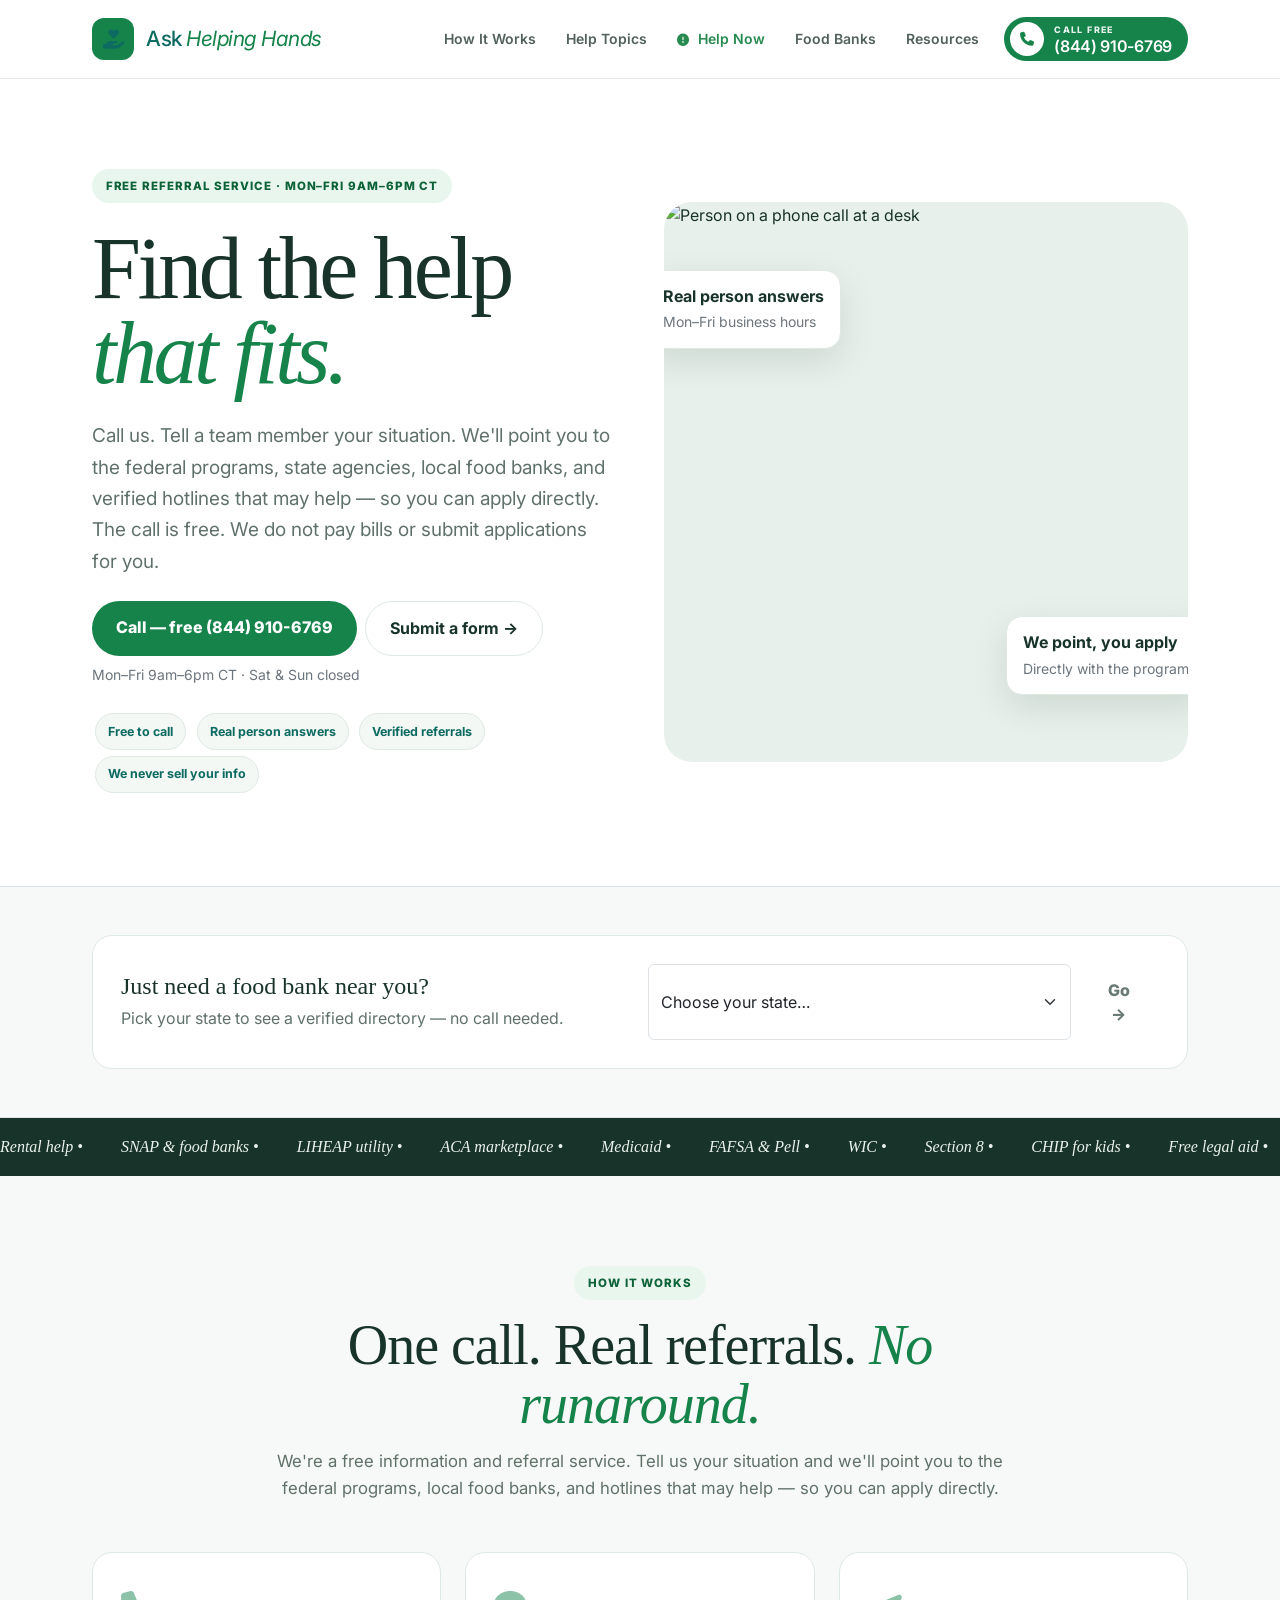
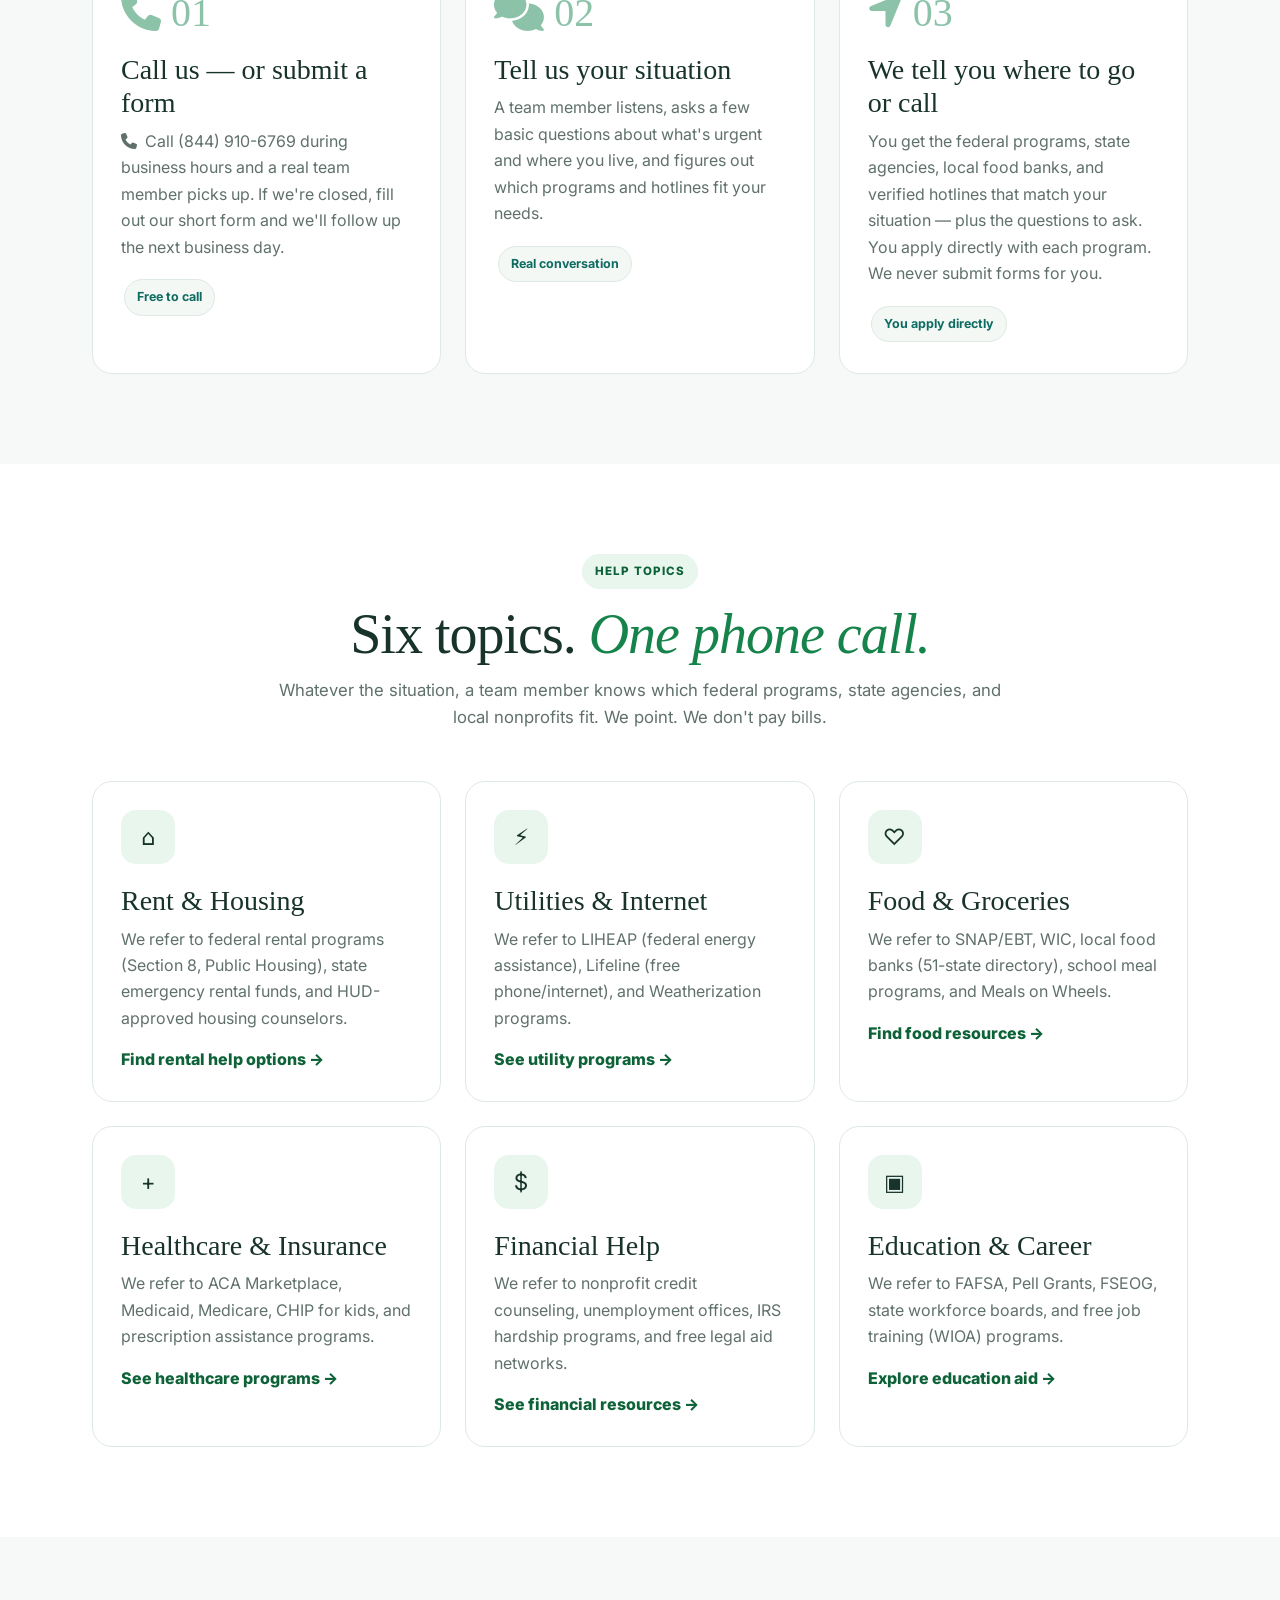
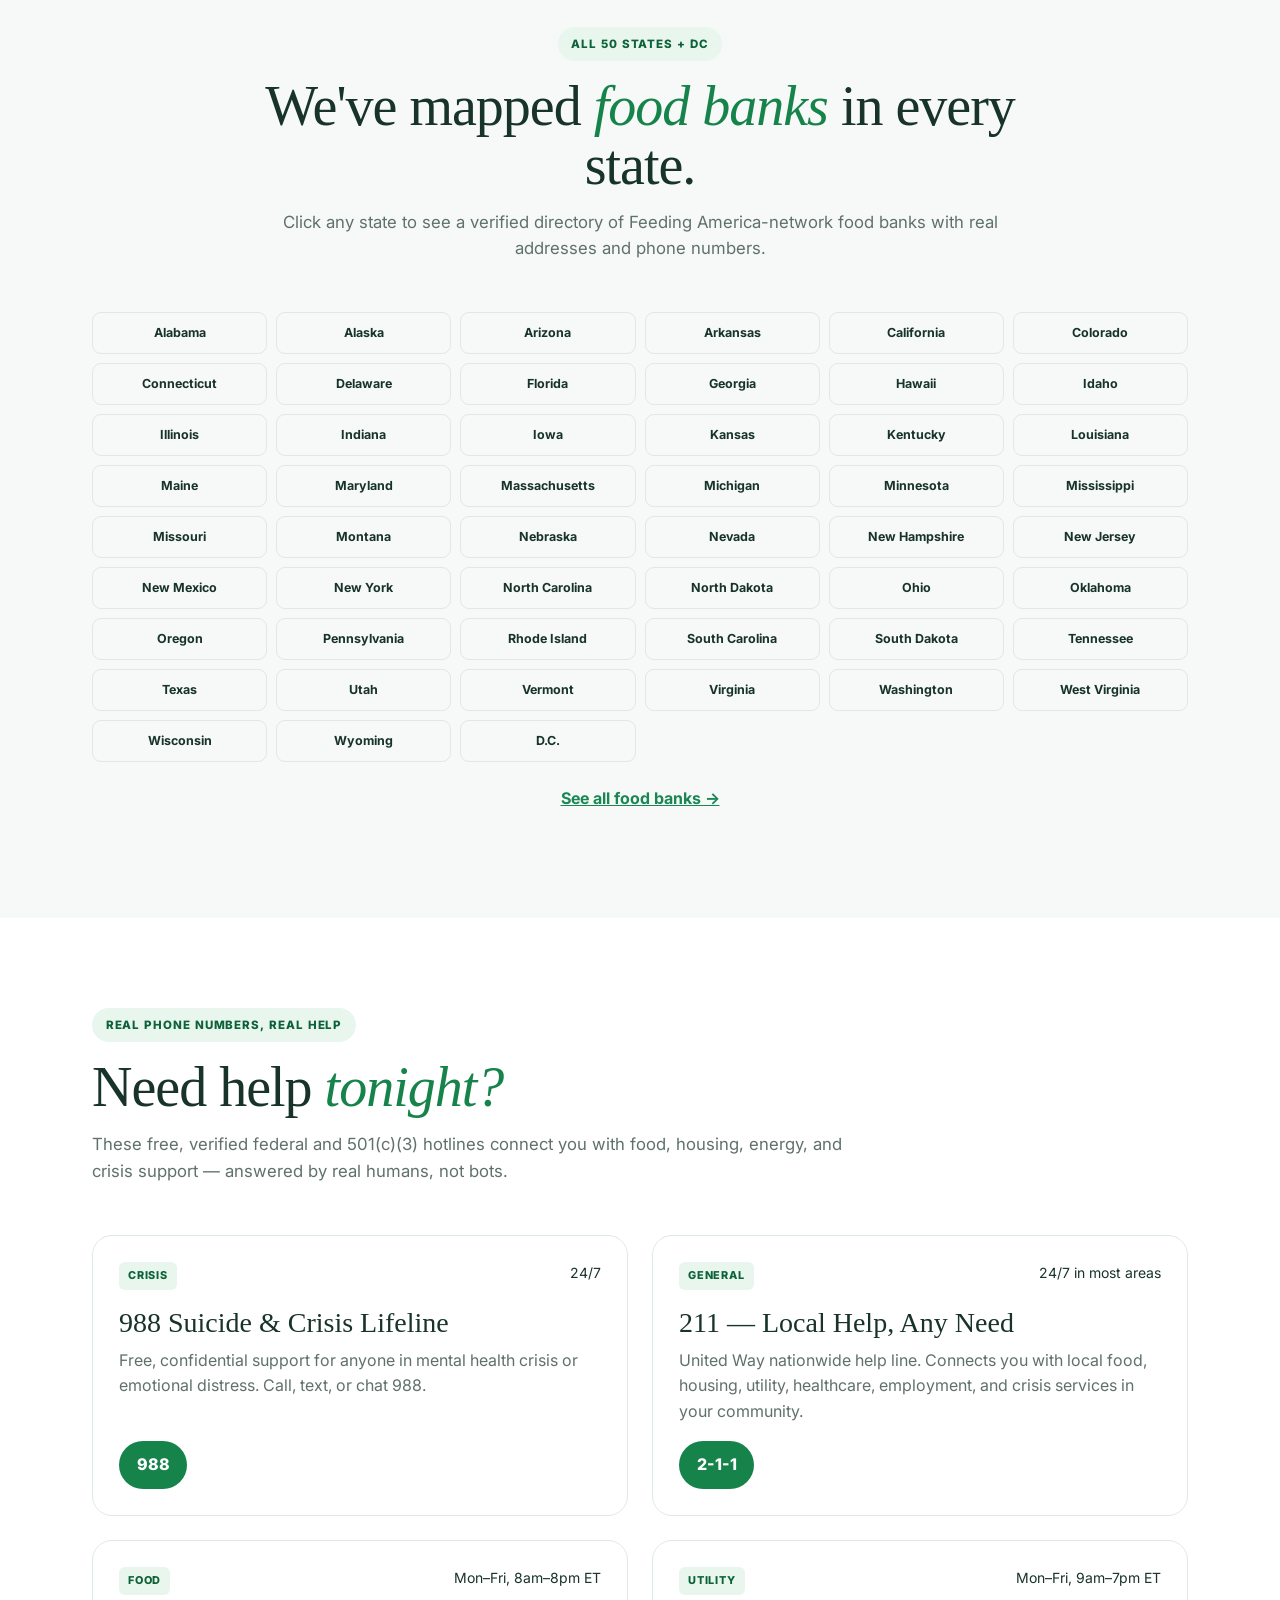
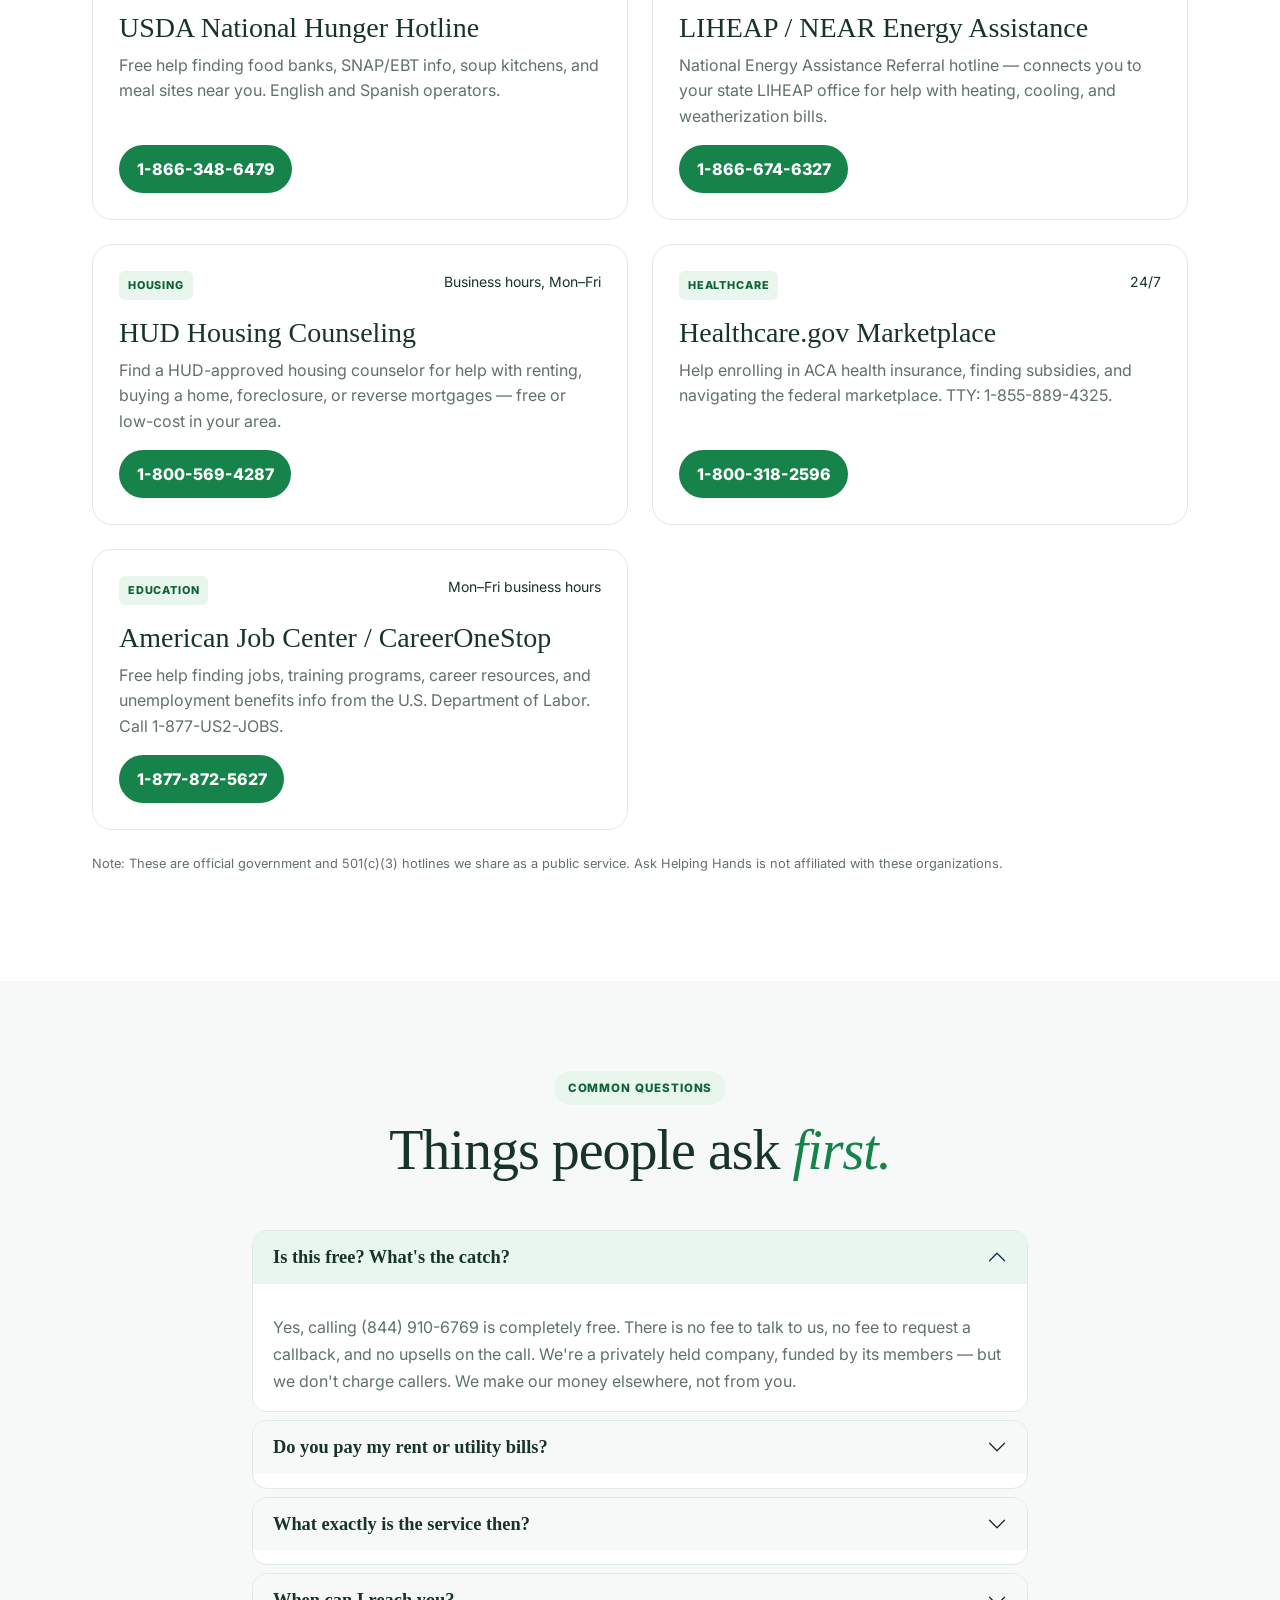
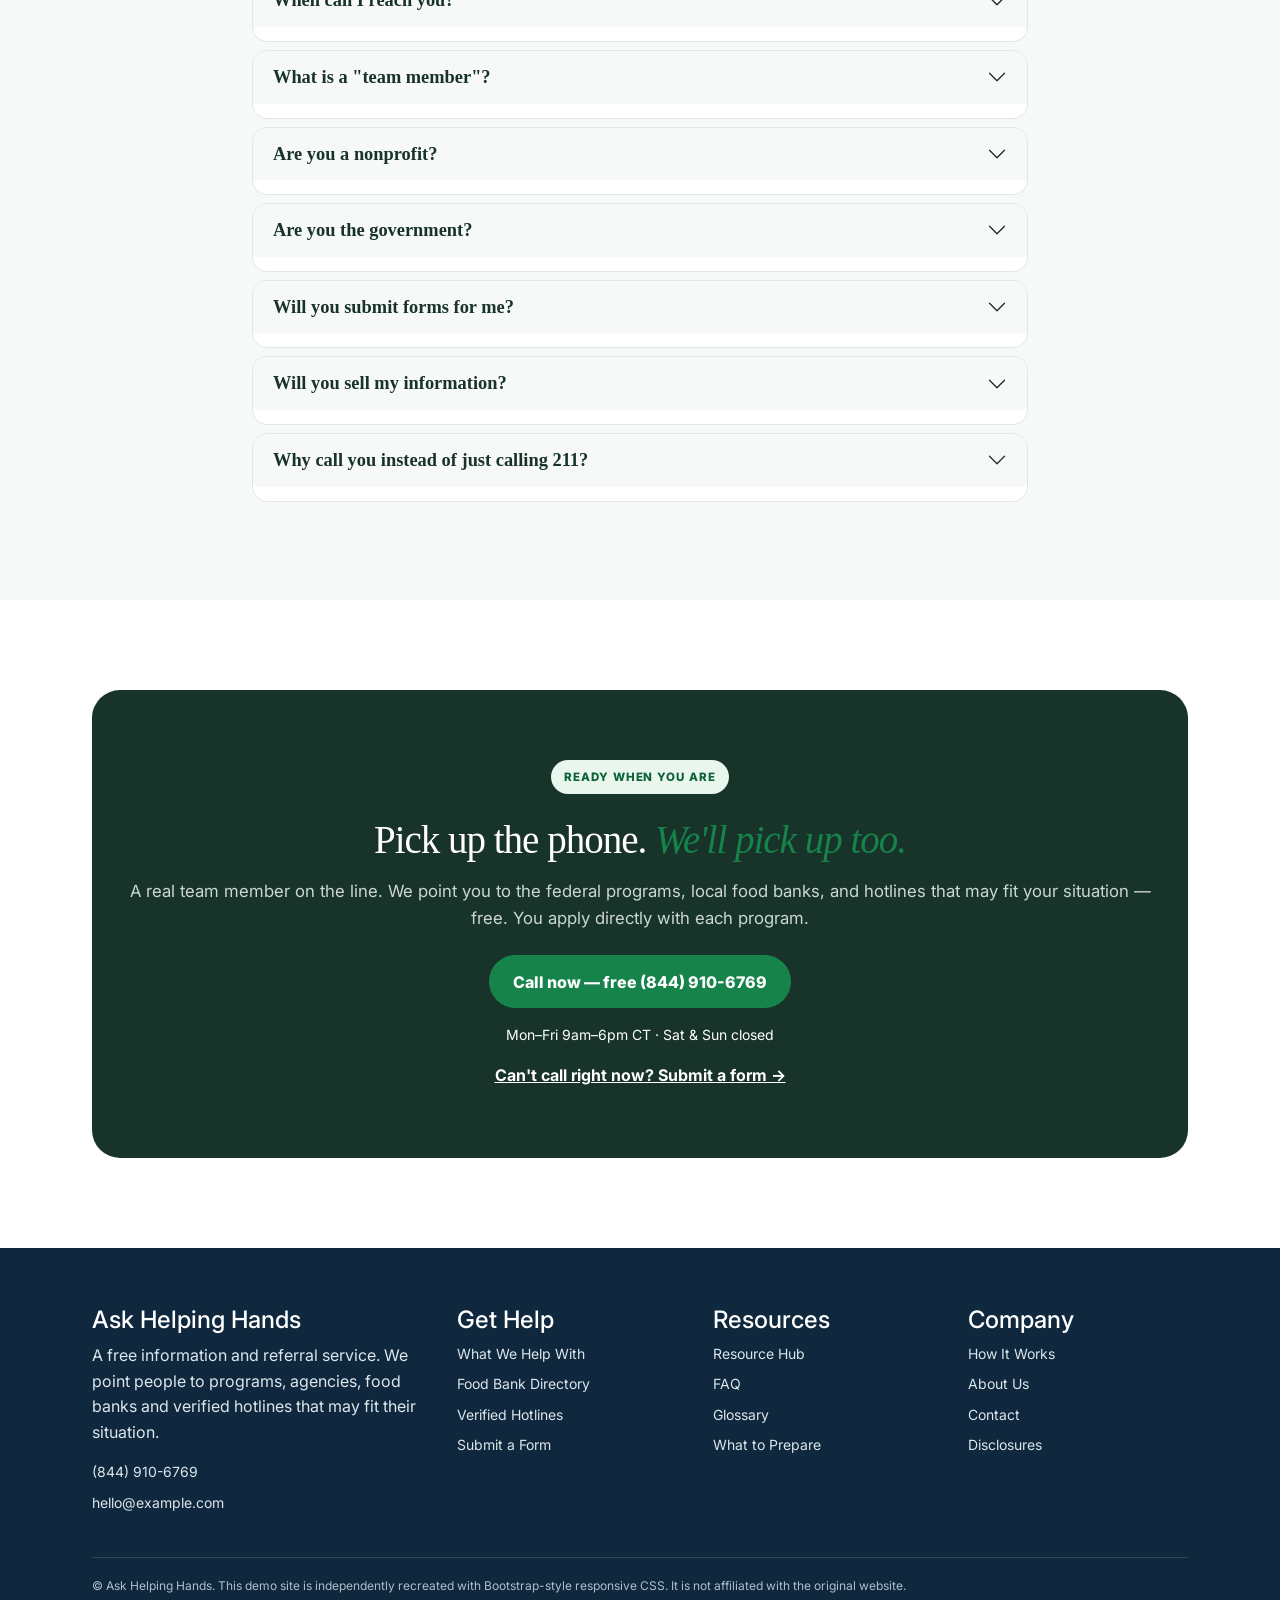
==== index.html @ 0b808bdf "new" ====
<!doctype html>
<html lang="en">
<head>
  <meta charset="utf-8">
  <meta name="viewport" content="width=device-width, initial-scale=1">
  <link rel="preconnect" href="https://fonts.googleapis.com">
  <link rel="preconnect" href="https://fonts.gstatic.com" crossorigin>
  <link href="https://fonts.googleapis.com/css2?family=Inter:wght@400;500;600;700;800&display=swap" rel="stylesheet">
  <link rel="stylesheet" href="https://cdnjs.cloudflare.com/ajax/libs/font-awesome/6.7.2/css/all.min.css">
  <title>Ask Helping Hands — Find the help that fits</title>
  <meta name="description" content="Free information and referral service for housing, utilities, food, healthcare, financial help, education and career resources.">
  <link href="https://cdn.jsdelivr.net/npm/bootstrap@5.3.3/dist/css/bootstrap.min.css" rel="stylesheet">
  <link rel="stylesheet" href="./assets/style.css">
  
  
</head>
<body>
    <!-- Navbar -->
<header class="site-header">
  <div class="container nav-container">

    <!-- Logo -->
    <a href="/" class="brand">
      <span class="brand-icon">
        <i class="fa-solid fa-hand-holding-heart"></i>
      </span>
      <span class="brand-text">
        Ask <em>Helping Hands</em>
      </span>
    </a>

    <!-- Desktop Navigation -->
    <nav class="desktop-nav">
      <a href="how-it-works.html">How It Works</a>
      <a href="services.html">Help Topics</a>
      <a href="hotlines.html" class="help-now">
        <i class="fa-solid fa-circle-exclamation"></i>
        Help Now
      </a>
      <a href="food-banks.html">Food Banks</a>
      <a href="resources.html">Resources</a>
    </nav>

    <!-- Call Button -->
    <a href="tel:+18449106769" class="nav-call">
      <span class="call-icon">
        <i class="fa-solid fa-phone"></i>
      </span>

      <span class="call-text">
        <small>CALL FREE</small>
        <strong>(844) 910-6769</strong>
      </span>
    </a>

    <!-- Mobile Menu Button -->
    <button class="mobile-menu-btn" id="mobileMenuBtn" aria-label="Open menu">
      <i class="fa-solid fa-bars"></i>
    </button>

  </div>

  <!-- Mobile Navigation -->
  <div class="mobile-nav" id="mobileNav">
    <a href="how-it-works.html">
      <i class="fa-solid fa-route"></i>
      How It Works
    </a>

    <a href="services.html">
      <i class="fa-solid fa-hand-holding-heart"></i>
      Help Topics
    </a>

    <a href="hotlines.html" class="mobile-help-now">
      <i class="fa-solid fa-circle-exclamation"></i>
      Help Now
    </a>

    <a href="food-banks.html">
      <i class="fa-solid fa-location-dot"></i>
      Food Banks
    </a>

    <a href="resources.html">
      <i class="fa-solid fa-book-open"></i>
      Resources
    </a>

    <a href="tel:+18449106769" class="mobile-call">
      <i class="fa-solid fa-phone"></i>
      Call Free — (844) 910-6769
    </a>
  </div>
</header>

<main>
  <!-- HERO -->
  <section class="hero">
    <div class="container">
      <div class="row align-items-center g-5">
        <div class="col-lg-6">
          <span class="eyebrow mb-4">Free referral service · Mon–Fri 9am–6pm CT</span>
          <h1 class="mb-4">Find the help <em>that fits.</em></h1>
          <p class="hero-copy mb-4">Call us. Tell a team member your situation. We'll point you to the federal programs, state agencies, local food banks, and verified hotlines that may help — so you can apply directly. The call is free. We do not pay bills or submit applications for you.</p>
          <div class="d-flex flex-wrap gap-2 mb-2">
            <a class="btn btn-main" href="tel:+18449106769">Call — free (844) 910-6769</a>
            <a class="btn btn-outline-main" href="contact.html">Submit a form →</a>
          </div>
          <div class="small text-secondary mb-4">Mon–Fri 9am–6pm CT · Sat &amp; Sun closed</div>
          <div>
            <span class="pill">Free to call</span>
            <span class="pill">Real person answers</span>
            <span class="pill">Verified referrals</span>
            <span class="pill">We never sell your info</span>
          </div>
        </div>
        <div class="col-lg-6">
          <div class="hero-image">
            <img src="https://images.unsplash.com/photo-1573497019940-1c28c88b4f3e?w=900&h=950&fit=crop&crop=center&auto=format&q=85" alt="Person on a phone call at a desk">
            <div class="float-card float-top"><strong>Real person answers</strong><br><small class="text-secondary">Mon–Fri business hours</small></div>
            <div class="float-card float-bottom"><strong>We point, you apply</strong><br><small class="text-secondary">Directly with the program</small></div>
          </div>
        </div>
      </div>
    </div>
  </section>

  <!-- QUICK FOOD BANK SELECTOR -->
  <section class="section-alt py-5 border-top border-bottom">
    <div class="container">
      <div class="card-clean">
        <div class="row align-items-center g-3">
          <div class="col-lg-6">
            <h2 class="h4 mb-1">Just need a food bank near you?</h2>
            <p class="mb-0">Pick your state to see a verified directory — no call needed.</p>
          </div>
          <div class="col-lg-6 d-flex gap-2">
            <select id="stateSelect" class="form-select">
              <option value="">Choose your state…</option>
            </select>
            <button id="stateGo" class="btn btn-main" type="button" disabled>Go →</button>
          </div>
        </div>
      </div>
    </div>
  </section>

  <!-- TICKER -->
  <div class="ticker">
    <div class="ticker-track">
      <span>Rental help •</span><span>SNAP &amp; food banks •</span><span>LIHEAP utility •</span><span>ACA marketplace •</span><span>Medicaid •</span><span>FAFSA &amp; Pell •</span><span>WIC •</span><span>Section 8 •</span><span>CHIP for kids •</span><span>Free legal aid •</span><span>Job training •</span><span>Debt counseling •</span>
      <span>Rental help •</span><span>SNAP &amp; food banks •</span><span>LIHEAP utility •</span><span>ACA marketplace •</span><span>Medicaid •</span><span>FAFSA &amp; Pell •</span><span>WIC •</span><span>Section 8 •</span><span>CHIP for kids •</span><span>Free legal aid •</span><span>Job training •</span><span>Debt counseling •</span>
    </div>
  </div>

  <!-- HOW IT WORKS -->
  <section id="how" class="section section-alt">
    <div class="container">
      <div class="section-title">
        <span class="eyebrow mb-3">How It Works</span>
        <h2>One call. Real referrals. <em>No runaround.</em></h2>
        <p>We're a free information and referral service. Tell us your situation and we'll point you to the federal programs, local food banks, and hotlines that may help — so you can apply directly.</p>
      </div>
      <div class="row g-4">
        <div class="col-lg-4"><div class="card-clean"><div class="display-font fs-1 text-success opacity-50 mb-2"><i class="fa-solid fa-phone"></i> 01</div><h3>Call us — or submit a form</h3><p><i class="fa-solid fa-phone me-2"></i>Call (844) 910-6769 during business hours and a real team member picks up. If we're closed, fill out our short form and we'll follow up the next business day.</p><span class="pill">Free to call</span></div></div>
        <div class="col-lg-4"><div class="card-clean"><div class="display-font fs-1 text-success opacity-50 mb-2"><i class="fa-solid fa-comments"></i> 02</div><h3>Tell us your situation</h3><p>A team member listens, asks a few basic questions about what's urgent and where you live, and figures out which programs and hotlines fit your needs.</p><span class="pill">Real conversation</span></div></div>
        <div class="col-lg-4"><div class="card-clean"><div class="display-font fs-1 text-success opacity-50 mb-2"><i class="fa-solid fa-location-arrow"></i> 03</div><h3>We tell you where to go or call</h3><p>You get the federal programs, state agencies, local food banks, and verified hotlines that match your situation — plus the questions to ask. You apply directly with each program. We never submit forms for you.</p><span class="pill">You apply directly</span></div></div>
      </div>
    </div>
  </section>

  <!-- HELP TOPICS -->
  <section class="section">
    <div class="container">
      <div class="section-title">
        <span class="eyebrow mb-3">Help Topics</span>
        <h2>Six topics. <em>One phone call.</em></h2>
        <p>Whatever the situation, a team member knows which federal programs, state agencies, and local nonprofits fit. We point. We don't pay bills.</p>
      </div>
      <div class="row g-4">
        <div class="col-md-6 col-lg-4"><div class="topic-card"><div class="topic-icon">⌂</div><h3>Rent &amp; Housing</h3><p>We refer to federal rental programs (Section 8, Public Housing), state emergency rental funds, and HUD-approved housing counselors.</p><a href="services.html">Find rental help options →</a></div></div>
        <div class="col-md-6 col-lg-4"><div class="topic-card"><div class="topic-icon">⚡</div><h3>Utilities &amp; Internet</h3><p>We refer to LIHEAP (federal energy assistance), Lifeline (free phone/internet), and Weatherization programs.</p><a href="services.html">See utility programs →</a></div></div>
        <div class="col-md-6 col-lg-4"><div class="topic-card"><div class="topic-icon">♡</div><h3>Food &amp; Groceries</h3><p>We refer to SNAP/EBT, WIC, local food banks (51-state directory), school meal programs, and Meals on Wheels.</p><a href="food-banks.html">Find food resources →</a></div></div>
        <div class="col-md-6 col-lg-4"><div class="topic-card"><div class="topic-icon">+</div><h3>Healthcare &amp; Insurance</h3><p>We refer to ACA Marketplace, Medicaid, Medicare, CHIP for kids, and prescription assistance programs.</p><a href="services.html">See healthcare programs →</a></div></div>
        <div class="col-md-6 col-lg-4"><div class="topic-card"><div class="topic-icon">$</div><h3>Financial Help</h3><p>We refer to nonprofit credit counseling, unemployment offices, IRS hardship programs, and free legal aid networks.</p><a href="services.html">See financial resources →</a></div></div>
        <div class="col-md-6 col-lg-4"><div class="topic-card"><div class="topic-icon">▣</div><h3>Education &amp; Career</h3><p>We refer to FAFSA, Pell Grants, FSEOG, state workforce boards, and free job training (WIOA) programs.</p><a href="services.html">Explore education aid →</a></div></div>
      </div>
    </div>
  </section>

  <!-- STATES -->
  <section class="section section-alt">
    <div class="container">
      <div class="section-title">
        <span class="eyebrow mb-3">All 50 States + DC</span>
        <h2>We've mapped <em>food banks</em> in every state.</h2>
        <p>Click any state to see a verified directory of Feeding America-network food banks with real addresses and phone numbers.</p>
      </div>
      <div class="states">
  <a class="state" href="food-banks.html#alabama">Alabama</a>
  <a class="state" href="food-banks.html#alaska">Alaska</a>
  <a class="state" href="food-banks.html#arizona">Arizona</a>
  <a class="state" href="food-banks.html#arkansas">Arkansas</a>
  <a class="state" href="food-banks.html#california">California</a>
  <a class="state" href="food-banks.html#colorado">Colorado</a>
  <a class="state" href="food-banks.html#connecticut">Connecticut</a>
  <a class="state" href="food-banks.html#delaware">Delaware</a>
  <a class="state" href="food-banks.html#florida">Florida</a>
  <a class="state" href="food-banks.html#georgia">Georgia</a>

  <a class="state" href="food-banks.html#hawaii">Hawaii</a>
  <a class="state" href="food-banks.html#idaho">Idaho</a>
  <a class="state" href="food-banks.html#illinois">Illinois</a>
  <a class="state" href="food-banks.html#indiana">Indiana</a>
  <a class="state" href="food-banks.html#iowa">Iowa</a>
  <a class="state" href="food-banks.html#kansas">Kansas</a>
  <a class="state" href="food-banks.html#kentucky">Kentucky</a>
  <a class="state" href="food-banks.html#louisiana">Louisiana</a>
  <a class="state" href="food-banks.html#maine">Maine</a>
  <a class="state" href="food-banks.html#maryland">Maryland</a>

  <a class="state" href="food-banks.html#massachusetts">Massachusetts</a>
  <a class="state" href="food-banks.html#michigan">Michigan</a>
  <a class="state" href="food-banks.html#minnesota">Minnesota</a>
  <a class="state" href="food-banks.html#mississippi">Mississippi</a>
  <a class="state" href="food-banks.html#missouri">Missouri</a>
  <a class="state" href="food-banks.html#montana">Montana</a>
  <a class="state" href="food-banks.html#nebraska">Nebraska</a>
  <a class="state" href="food-banks.html#nevada">Nevada</a>
  <a class="state" href="food-banks.html#new-hampshire">New Hampshire</a>
  <a class="state" href="food-banks.html#new-jersey">New Jersey</a>

  <a class="state" href="food-banks.html#new-mexico">New Mexico</a>
  <a class="state" href="food-banks.html#new-york">New York</a>
  <a class="state" href="food-banks.html#north-carolina">North Carolina</a>
  <a class="state" href="food-banks.html#north-dakota">North Dakota</a>
  <a class="state" href="food-banks.html#ohio">Ohio</a>
  <a class="state" href="food-banks.html#oklahoma">Oklahoma</a>
  <a class="state" href="food-banks.html#oregon">Oregon</a>
  <a class="state" href="food-banks.html#pennsylvania">Pennsylvania</a>
  <a class="state" href="food-banks.html#rhode-island">Rhode Island</a>
  <a class="state" href="food-banks.html#south-carolina">South Carolina</a>

  <a class="state" href="food-banks.html#south-dakota">South Dakota</a>
  <a class="state" href="food-banks.html#tennessee">Tennessee</a>
  <a class="state" href="food-banks.html#texas">Texas</a>
  <a class="state" href="food-banks.html#utah">Utah</a>
  <a class="state" href="food-banks.html#vermont">Vermont</a>
  <a class="state" href="food-banks.html#virginia">Virginia</a>
  <a class="state" href="food-banks.html#washington">Washington</a>
  <a class="state" href="food-banks.html#west-virginia">West Virginia</a>
  <a class="state" href="food-banks.html#wisconsin">Wisconsin</a>
  <a class="state" href="food-banks.html#wyoming">Wyoming</a>

  <a class="state" href="#d.c.">D.C.</a>
</div>
      <div id="states" class="state-grid"></div>
      <p class="text-center mt-4"><a class="fw-bold text-success" href="food-banks.html">See all food banks →</a></p>
    </div>
  </section>

  <!-- HOTLINES -->
  <section class="section">
    <div class="container">
      <div class="section-title text-start mx-0">
        <span class="eyebrow mb-3">Real Phone Numbers, Real Help</span>
        <h2>Need help <em>tonight?</em></h2>
        <p>These free, verified federal and 501(c)(3) hotlines connect you with food, housing, energy, and crisis support — answered by real humans, not bots.</p>
      </div>
      <div class="row g-4">
        <div class="col-md-6"><div class="hotline"><div class="d-flex justify-content-between mb-3"><span class="tag">crisis</span><small>24/7</small></div><h3>988 Suicide &amp; Crisis Lifeline</h3><p>Free, confidential support for anyone in mental health crisis or emotional distress. Call, text, or chat 988.</p><a class="phone-btn" href="tel:988">988</a></div></div>
        <div class="col-md-6"><div class="hotline"><div class="d-flex justify-content-between mb-3"><span class="tag">general</span><small>24/7 in most areas</small></div><h3>211 — Local Help, Any Need</h3><p>United Way nationwide help line. Connects you with local food, housing, utility, healthcare, employment, and crisis services in your community.</p><a class="phone-btn" href="tel:211">2-1-1</a></div></div>
        <div class="col-md-6"><div class="hotline"><div class="d-flex justify-content-between mb-3"><span class="tag">food</span><small>Mon–Fri, 8am–8pm ET</small></div><h3>USDA National Hunger Hotline</h3><p>Free help finding food banks, SNAP/EBT info, soup kitchens, and meal sites near you. English and Spanish operators.</p><a class="phone-btn" href="tel:18663486479">1-866-348-6479</a></div></div>
        <div class="col-md-6"><div class="hotline"><div class="d-flex justify-content-between mb-3"><span class="tag">utility</span><small>Mon–Fri, 9am–7pm ET</small></div><h3>LIHEAP / NEAR Energy Assistance</h3><p>National Energy Assistance Referral hotline — connects you to your state LIHEAP office for help with heating, cooling, and weatherization bills.</p><a class="phone-btn" href="tel:18666746327">1-866-674-6327</a></div></div>
        <div class="col-md-6"><div class="hotline"><div class="d-flex justify-content-between mb-3"><span class="tag">housing</span><small>Business hours, Mon–Fri</small></div><h3>HUD Housing Counseling</h3><p>Find a HUD-approved housing counselor for help with renting, buying a home, foreclosure, or reverse mortgages — free or low-cost in your area.</p><a class="phone-btn" href="tel:18005694287">1-800-569-4287</a></div></div>
        <div class="col-md-6"><div class="hotline"><div class="d-flex justify-content-between mb-3"><span class="tag">healthcare</span><small>24/7</small></div><h3>Healthcare.gov Marketplace</h3><p>Help enrolling in ACA health insurance, finding subsidies, and navigating the federal marketplace. TTY: 1-855-889-4325.</p><a class="phone-btn" href="tel:18003182596">1-800-318-2596</a></div></div>
        <div class="col-md-6"><div class="hotline"><div class="d-flex justify-content-between mb-3"><span class="tag">education</span><small>Mon–Fri business hours</small></div><h3>American Job Center / CareerOneStop</h3><p>Free help finding jobs, training programs, career resources, and unemployment benefits info from the U.S. Department of Labor. Call 1-877-US2-JOBS.</p><a class="phone-btn" href="tel:18778725627">1-877-872-5627</a></div></div>
      </div>
      <p class="small-note mt-4">Note: These are official government and 501(c)(3) hotlines we share as a public service. Ask Helping Hands is not affiliated with these organizations.</p>
    </div>
  </section>

  <!-- FAQ -->
  <section class="section section-alt faq">
    <div class="container" style="max-width:820px">
      <div class="section-title">
        <span class="eyebrow mb-3">Common Questions</span>
        <h2>Things people ask <em>first.</em></h2>
      </div>
      <div class="accordion" id="faq">
        <div class="accordion-item"><h2 class="accordion-header"><button class="accordion-button" data-bs-toggle="collapse" data-bs-target="#f1">Is this free? What's the catch?</button></h2><div id="f1" class="accordion-collapse collapse show" data-bs-parent="#faq"><div class="accordion-body">Yes, calling (844) 910-6769 is completely free. There is no fee to talk to us, no fee to request a callback, and no upsells on the call. We're a privately held company, funded by its members — but we don't charge callers. We make our money elsewhere, not from you.</div></div></div>
        <div class="accordion-item"><h2 class="accordion-header"><button class="accordion-button collapsed" data-bs-toggle="collapse" data-bs-target="#f2">Do you pay my rent or utility bills?</button></h2><div id="f2" class="accordion-collapse collapse" data-bs-parent="#faq"><div class="accordion-body">No. We are an information and referral service. We point you toward programs, agencies and resources that may help; you apply directly with the program.</div></div></div>
        <div class="accordion-item"><h2 class="accordion-header"><button class="accordion-button collapsed" data-bs-toggle="collapse" data-bs-target="#f3">What exactly is the service then?</button></h2><div id="f3" class="accordion-collapse collapse" data-bs-parent="#faq"><div class="accordion-body">A team member listens to your situation and helps identify relevant federal programs, state agencies, local food banks and verified hotlines. We explain where to go or who to call next.</div></div></div>
        <div class="accordion-item"><h2 class="accordion-header"><button class="accordion-button collapsed" data-bs-toggle="collapse" data-bs-target="#f4">When can I reach you?</button></h2><div id="f4" class="accordion-collapse collapse" data-bs-parent="#faq"><div class="accordion-body">Our listed business hours are Mon–Fri, 9am–6pm CT. Saturday and Sunday are closed.</div></div></div>
        <div class="accordion-item"><h2 class="accordion-header"><button class="accordion-button collapsed" data-bs-toggle="collapse" data-bs-target="#f5">What is a "team member"?</button></h2><div id="f5" class="accordion-collapse collapse" data-bs-parent="#faq"><div class="accordion-body">It means a real person who listens to your situation, asks basic questions and helps identify resources that fit.</div></div></div>
        <div class="accordion-item"><h2 class="accordion-header"><button class="accordion-button collapsed" data-bs-toggle="collapse" data-bs-target="#f6">Are you a nonprofit?</button></h2><div id="f6" class="accordion-collapse collapse" data-bs-parent="#faq"><div class="accordion-body">The supplied site content describes Ask Helping Hands as a privately held company, not a nonprofit.</div></div></div>
        <div class="accordion-item"><h2 class="accordion-header"><button class="accordion-button collapsed" data-bs-toggle="collapse" data-bs-target="#f7">Are you the government?</button></h2><div id="f7" class="accordion-collapse collapse" data-bs-parent="#faq"><div class="accordion-body">No. The service refers callers to government programs and other organizations; it does not claim to be a government agency.</div></div></div>
        <div class="accordion-item"><h2 class="accordion-header"><button class="accordion-button collapsed" data-bs-toggle="collapse" data-bs-target="#f8">Will you submit forms for me?</button></h2><div id="f8" class="accordion-collapse collapse" data-bs-parent="#faq"><div class="accordion-body">No. You apply directly with each program. We do not submit applications for you.</div></div></div>
        <div class="accordion-item"><h2 class="accordion-header"><button class="accordion-button collapsed" data-bs-toggle="collapse" data-bs-target="#f9">Will you sell my information?</button></h2><div id="f9" class="accordion-collapse collapse" data-bs-parent="#faq"><div class="accordion-body">The supplied site content states: “We never sell your info.”</div></div></div>
        <div class="accordion-item"><h2 class="accordion-header"><button class="accordion-button collapsed" data-bs-toggle="collapse" data-bs-target="#f10">Why call you instead of just calling 211?</button></h2><div id="f10" class="accordion-collapse collapse" data-bs-parent="#faq"><div class="accordion-body">The service can help you identify several types of resources and explain where to go or call. 211 is also listed as a nationwide local-help option.</div></div></div>
      </div>
    </div>
  </section>

  <!-- CTA -->
  <section class="section">
    <div class="container">
      <div class="cta">
        <span class="eyebrow mb-3">Ready When You Are</span>
        <h2 class="display-5 mt-2">Pick up the phone. <em>We'll pick up too.</em></h2>
        <p class="mt-3 mb-4">A real team member on the line. We point you to the federal programs, local food banks, and hotlines that may fit your situation — free. You apply directly with each program.</p>
        <a class="btn btn-main" href="tel:+18449106769">Call now — free (844) 910-6769</a>
        <div class="mt-3 small">Mon–Fri 9am–6pm CT · Sat &amp; Sun closed</div>
        <div class="mt-3"><a class="text-white fw-bold" href="contact.html">Can't call right now? Submit a form →</a></div>
      </div>
    </div>
  </section>
</main>
<footer class="footer"><div class="container"><div class="footer-grid">
<div><h4>Ask Helping Hands</h4><p>A free information and referral service. We point people to programs, agencies, food banks and verified hotlines that may fit their situation.</p><a href="tel:18449106769">(844) 910-6769</a><a href="mailto:hello@example.com">hello@example.com</a></div>
<div><h4>Get Help</h4><a href="services.html">What We Help With</a><a href="food-banks.html">Food Bank Directory</a><a href="hotlines.html">Verified Hotlines</a><a href="contact.html">Submit a Form</a></div>
<div><h4>Resources</h4><a href="resources.html">Resource Hub</a><a href="faq.html">FAQ</a><a href="resources.html#glossary">Glossary</a><a href="resources.html#prepare">What to Prepare</a></div>
<div><h4>Company</h4><a href="how-it-works.html">How It Works</a><a href="about.html">About Us</a><a href="contact.html">Contact</a><a href="disclosures.html">Disclosures</a></div>
</div><div class="fine">© <span class="year"></span> Ask Helping Hands. This demo site is independently recreated with Bootstrap-style responsive CSS. It is not affiliated with the original website.</div></div></footer>

<script src="https://cdn.jsdelivr.net/npm/bootstrap@5.3.3/dist/js/bootstrap.bundle.min.js"></script>
<script>

const statesBox=document.getElementById("states");
const select=document.getElementById("stateSelect");
const go=document.getElementById("stateGo");
states.forEach(([name,slug])=>{
  const a=document.createElement("a"); a.className="state"; a.href=`food-banks/${slug}/`; a.textContent=name; statesBox.appendChild(a);
  const o=document.createElement("option"); o.value=slug; o.textContent=name; select.appendChild(o);
});
select.addEventListener("change",()=>go.disabled=!select.value);
go.addEventListener("click",()=>{if(select.value) location.href=`food-banks/${select.value}/`;});
</script>

</body>
</html>
---- assets/style.css ----
:root{--ink:#17324d;--muted:#627487;--brand:#0d6b61;--brand2:#e8f5f1;--cream:#f7f8f5;--line:#dce5e2;--accent:#f3b33d}
*{box-sizing:border-box}html{scroll-behavior:smooth}body{margin:0;font-family:Inter,system-ui,-apple-system,Segoe UI,Roboto,Arial,sans-serif;color:var(--ink);background:#fff;line-height:1.6}.container{max-width:1120px;margin:auto;padding:0 22px}
.topbar{background:#17324d;color:#fff;font-size:14px}.topbar .container{display:flex;justify-content:space-between;gap:15px;padding:9px 22px}
.navbar{position:sticky;top:0;z-index:50;background:#fff;border-bottom:1px solid var(--line)}.navbar .container{display:flex;align-items:center;justify-content:space-between;min-height:76px}.brand{font-weight:800;font-size:21px;color:var(--ink);text-decoration:none}.brand span{color:var(--brand)}.navlinks{display:flex;gap:25px;align-items:center}.navlinks a{color:var(--ink);text-decoration:none;font-weight:600;font-size:15px}.navlinks a:hover{color:var(--brand)}.btn{display:inline-block;padding:13px 20px;border-radius:9px;text-decoration:none;font-weight:800;border:1px solid transparent;cursor:pointer}.btn-primary{background:var(--brand);color:#fff}.btn-primary:hover{background:#09574f}.btn-light{background:#fff;color:var(--ink);border-color:var(--line)}.menu{display:none;border:0;background:none;font-size:28px}
.hero{background:linear-gradient(135deg,#eef8f4,#fff 62%);padding:82px 0 70px}.hero-grid{display:grid;grid-template-columns:1.15fr .85fr;gap:50px;align-items:center}.eyebrow{font-size:13px;text-transform:uppercase;letter-spacing:.13em;font-weight:800;color:var(--brand);margin-bottom:14px}.hero h1{font-size:clamp(42px,6vw,68px);line-height:1.02;margin:0 0 22px;letter-spacing:-2px}.hero p{font-size:19px;color:var(--muted);max-width:650px}.actions{display:flex;gap:12px;flex-wrap:wrap;margin-top:28px}.hero-card{background:#fff;border:1px solid var(--line);border-radius:18px;padding:30px;box-shadow:0 20px 50px #17324d12}.hero-card h3{margin-top:0}.phone{font-size:31px;font-weight:900;color:var(--brand);text-decoration:none}.pill-row{display:flex;gap:8px;flex-wrap:wrap;margin-top:22px}.pill{background:var(--brand2);color:var(--brand);border-radius:999px;padding:7px 11px;font-size:13px;font-weight:700}
.section{padding:76px 0}.section.alt{background:var(--cream)}.section-head{max-width:720px;margin-bottom:35px}.section h2{font-size:39px;line-height:1.12;margin:0 0 14px;letter-spacing:-1px}.section-head p,.muted{color:var(--muted)}.grid-3{display:grid;grid-template-columns:repeat(3,1fr);gap:20px}.grid-2{display:grid;grid-template-columns:repeat(2,1fr);gap:24px}.card{border:1px solid var(--line);border-radius:15px;padding:25px;background:#fff}.card h3{margin:0 0 8px;font-size:20px}.num{font-weight:900;color:var(--brand);font-size:13px;letter-spacing:.08em}.topic-icon{font-size:28px;margin-bottom:14px}.states{display:grid;grid-template-columns:repeat(6,1fr);gap:9px}.state{padding:11px 7px;text-align:center;border:1px solid var(--line);border-radius:8px;color:var(--ink);text-decoration:none;font-size:13px;font-weight:650}.state:hover{background:var(--brand2);color:var(--brand)}
.cta{background:var(--ink);color:#fff;border-radius:20px;padding:45px}.cta h2{margin:0 0 10px}.cta p{color:#d8e1e8}.faq details{border-top:1px solid var(--line);padding:18px 0}.faq summary{cursor:pointer;font-weight:800}.form{max-width:720px}.form label{display:block;font-weight:750;margin:15px 0 7px}.form input,.form select,.form textarea{width:100%;padding:13px 14px;border:1px solid #cbd7d3;border-radius:8px;font:inherit}.form textarea{min-height:150px}.notice{padding:18px;border-left:4px solid var(--accent);background:#fff8e8;border-radius:7px}
.page-hero{background:var(--cream);padding:58px 0}.page-hero h1{font-size:50px;line-height:1.1;margin:0 0 12px}.breadcrumbs{font-size:14px;color:var(--muted);margin-bottom:12px}
.footer{background:#10283d;color:#dce6ed;padding:58px 0 25px}.footer-grid{display:grid;grid-template-columns:1.5fr 1fr 1fr 1fr;gap:35px}.footer h4{color:#fff;margin-top:0}.footer a{color:#dce6ed;text-decoration:none;display:block;margin:8px 0;font-size:14px}.footer a:hover{color:#fff}.fine{border-top:1px solid #31485a;margin-top:35px;padding-top:18px;font-size:12px;color:#aebdca}
.table{width:100%;border-collapse:collapse}.table th,.table td{padding:13px;border-bottom:1px solid var(--line);text-align:left}.badge{font-size:12px;font-weight:800;padding:4px 8px;border-radius:999px;background:var(--brand2);color:var(--brand)}
@media(max-width:800px){.navlinks{display:none}.menu{display:block}.hero-grid,.grid-2,.grid-3,.footer-grid{grid-template-columns:1fr}.states{grid-template-columns:repeat(3,1fr)}.hero{padding:55px 0}.hero h1{font-size:46px}.page-hero h1{font-size:40px}.topbar .container{flex-direction:column;gap:2px}}
:root{
      --green:#16834b;--green-dark:#0d6237;--green-soft:#e8f6ee;
      --ink:#18332a;--muted:#60716a;--surface:#f6f9f7;--border:#dfe9e3;
    }

    
    body{font-family:Inter,system-ui,-apple-system,"Segoe UI",sans-serif;color:var(--ink);background:#fff}
    h1,h2,h3,.display-font{font-family:Georgia,"Times New Roman",serif}
    .container{max-width:1140px}
    .hero{padding:90px 0;background:#fff;overflow:hidden}
    .eyebrow{display:inline-block;padding:.5rem .85rem;border-radius:999px;background:var(--green-soft);color:var(--green-dark);font-size:.72rem;font-weight:800;letter-spacing:.08em;text-transform:uppercase}
    .hero h1{font-size:clamp(3rem,7vw,5.5rem);line-height:.96;letter-spacing:-.04em}
    .hero h1 em,h2 em{color:var(--green);font-weight:400}
    .hero-copy{font-size:1.12rem;line-height:1.65;color:var(--muted);max-width:650px}
    .btn-main{background:var(--green);color:#fff;border:0;border-radius:999px;padding:.9rem 1.5rem;font-weight:800}
    .btn-main:hover{background:var(--green-dark);color:#fff}
    .btn-outline-main{border:1px solid var(--border);border-radius:999px;padding:.9rem 1.5rem;font-weight:700;color:var(--ink);background:#fff}
    .btn-outline-main:hover{border-color:var(--green);color:var(--green)}
    .hero-image{height:560px;border-radius:28px;overflow:hidden;position:relative;background:#e8f0eb}
    .hero-image img{width:100%;height:100%;object-fit:cover}
    .float-card{position:absolute;background:#fff;border:1px solid var(--border);border-radius:16px;padding:13px 16px;box-shadow:0 12px 35px rgba(20,50,35,.12)}
    .float-top{top:12%;left:-18px}.float-bottom{bottom:12%;right:-18px}
    .pill{display:inline-block;background:#f4f8f5;border:1px solid var(--border);border-radius:999px;padding:.45rem .75rem;font-size:.78rem;font-weight:700;margin:.2rem}
    .section{padding:90px 0}.section-alt{background:var(--surface)}
    .section-title{text-align:center;max-width:760px;margin:0 auto 50px}
    .section-title h2{font-size:clamp(2.4rem,5vw,3.5rem);line-height:1.05}
    .section-title p{color:var(--muted);font-size:1.05rem;line-height:1.6}
    .card-clean{height:100%;background:#fff;border:1px solid var(--border);border-radius:20px;padding:28px;transition:.2s}
    .card-clean:hover{transform:translateY(-4px);box-shadow:0 15px 35px rgba(20,50,35,.1)}
    .topic-card{border-radius:20px;padding:28px;height:100%;border:1px solid var(--border);background:#fff}
    .topic-icon{width:54px;height:54px;border-radius:15px;background:var(--green-soft);display:grid;place-items:center;font-size:1.4rem;margin-bottom:20px}
    .topic-card p,.card-clean p{color:var(--muted);line-height:1.65}
    .topic-card a{color:var(--green-dark);font-weight:800;text-decoration:none}
    .state-grid{display:grid;grid-template-columns:repeat(7,1fr);gap:8px}
    .state{padding:10px 5px;text-align:center;border:1px solid var(--border);border-radius:9px;background:var(--surface);color:var(--ink);text-decoration:none;font-size:.78rem;font-weight:700}
    .state:hover{background:var(--green-soft);color:var(--green-dark);border-color:var(--green)}
    .ticker{background:var(--ink);color:#fff;overflow:hidden;padding:16px 0;white-space:nowrap}
    .ticker-track{display:flex;gap:38px;width:max-content;animation:ticker 28s linear infinite}
    .ticker span{font-family:Georgia,serif;font-style:italic;color:#eaf2ed}
    @keyframes ticker{to{transform:translateX(-50%)}}
    .hotline{background:#fff;border:1px solid var(--border);border-radius:20px;padding:26px;height:100%;display:flex;flex-direction:column}
    .hotline p{color:var(--muted);line-height:1.6;flex-grow:1}
    .hotline .tag{font-size:.68rem;font-weight:800;text-transform:uppercase;letter-spacing:.08em;background:var(--green-soft);color:var(--green-dark);padding:.35rem .55rem;border-radius:6px}
    .phone-btn{display:inline-block;background:var(--green);color:#fff;text-decoration:none;border-radius:999px;padding:.7rem 1.1rem;font-weight:800;align-self:flex-start}
    .phone-btn:hover{background:var(--green-dark);color:#fff}
    .faq .accordion-item{border:1px solid var(--border);border-radius:15px!important;overflow:hidden;margin-bottom:8px}
    .faq .accordion-button{font-family:Georgia,serif;font-size:1.15rem;font-weight:600;color:var(--ink);background:var(--surface);box-shadow:none}
    .faq .accordion-button:not(.collapsed){background:var(--green-soft);color:var(--ink)}
    .faq .accordion-body{color:var(--muted);line-height:1.7;background:#fff}
    .cta{background:var(--ink);color:#fff;border-radius:28px;padding:70px 30px;text-align:center}
    .cta p{color:#cbd8d1;font-size:1.05rem}
    .small-note{font-size:.8rem;color:var(--muted)}

    /* =========================================
   NAVBAR
========================================= */

.site-header {
  position: sticky;
  top: 0;
  z-index: 9999;
  background: rgba(255, 255, 255, 0.96);
  backdrop-filter: blur(14px);
  -webkit-backdrop-filter: blur(14px);
  border-bottom: 1px solid #e7ebe8;
}

.nav-container {
  min-height: 78px;
  display: flex;
  align-items: center;
  justify-content: space-between;
  gap: 25px;
}

/* Logo */

.brand {
  display: inline-flex;
  align-items: center;
  gap: 12px;
  text-decoration: none;
  flex-shrink: 0;
}

.brand-icon {
  width: 42px;
  height: 42px;
  display: grid;
  place-items: center;
  border-radius: 12px;
  background: #16834b;
  color: #fff;
  font-size: 19px;
  transition: 0.25s ease;
}

.brand:hover .brand-icon {
  transform: rotate(3deg) scale(1.04);
}

.brand-text {
  color: #18231e;
  font-family: "Inter", sans-serif;
  font-size: 21px;
  font-weight: 500;
  letter-spacing: -0.5px;
}

.brand-text em {
  color: #16834b;
  font-style: italic;
  font-weight: 400;
}

/* Desktop Navigation */

.desktop-nav {
  display: flex;
  align-items: center;
  gap: 30px;
  margin-left: auto;
}

.desktop-nav a {
  position: relative;
  color: #53615b;
  font-size: 14px;
  font-weight: 600;
  text-decoration: none;
  transition: 0.2s ease;
  white-space: nowrap;
}

.desktop-nav a:hover {
  color: #16834b;
}

.desktop-nav a::after {
  content: "";
  position: absolute;
  left: 0;
  right: 0;
  bottom: -7px;
  height: 2px;
  background: #16834b;
  transform: scaleX(0);
  transform-origin: center;
  transition: 0.2s ease;
}

.desktop-nav a:hover::after {
  transform: scaleX(1);
}

.desktop-nav .help-now {
  color: #278b50;
}

.desktop-nav .help-now i {
  margin-right: 5px;
  font-size: 12px;
}

/* Call Button */

.nav-call {
  display: inline-flex;
  align-items: center;
  gap: 10px;
  background: #16834b;
  color: #fff;
  padding: 5px 16px 5px 6px;
  border-radius: 50px;
  text-decoration: none;
  flex-shrink: 0;
  transition: 0.25s ease;
}

.nav-call:hover {
  color: #fff;
  background: #116b3d;
  transform: translateY(-1px);
}

.call-icon {
  width: 34px;
  height: 34px;
  border-radius: 50%;
  display: grid;
  place-items: center;
  background: #fff;
  color: #16834b;
  font-size: 14px;
}

.call-text {
  display: flex;
  flex-direction: column;
  line-height: 1;
}

.call-text small {
  font-size: 9px;
  letter-spacing: 1.4px;
  font-weight: 800;
  margin-bottom: 4px;
  opacity: 0.9;
}

.call-text strong {
  font-family: "Inter", sans-serif;
  font-size: 16px;
  font-weight: 600;
  letter-spacing: -0.3px;
}

/* Mobile Button */

.mobile-menu-btn {
  display: none;
  width: 42px;
  height: 42px;
  border: 1px solid #dfe5e1;
  border-radius: 11px;
  background: #fff;
  color: #18231e;
  font-size: 18px;
  cursor: pointer;
}

/* Mobile Navigation */

.mobile-nav {
  display: none;
  padding: 12px 20px 20px;
  border-top: 1px solid #edf0ee;
  background: #fff;
}

.mobile-nav a {
  display: flex;
  align-items: center;
  gap: 12px;
  padding: 13px 8px;
  color: #3e4d46;
  font-size: 15px;
  font-weight: 600;
  text-decoration: none;
  border-bottom: 1px solid #eef1ef;
}

.mobile-nav a i {
  width: 22px;
  color: #16834b;
  text-align: center;
}

.mobile-nav .mobile-help-now {
  color: #23834c;
}

.mobile-nav .mobile-call {
  justify-content: center;
  margin-top: 12px;
  padding: 14px;
  border: 0;
  border-radius: 12px;
  background: #16834b;
  color: #fff;
}

.mobile-nav .mobile-call i {
  color: #fff;
}

/* =========================================
   RESPONSIVE NAVBAR
========================================= */

@media (max-width: 1100px) {

  .desktop-nav {
    gap: 18px;
  }

  .desktop-nav a {
    font-size: 13px;
  }

  .call-text strong {
    font-size: 14px;
  }
}

@media (max-width: 900px) {

  .desktop-nav,
  .nav-call {
    display: none;
  }

  .mobile-menu-btn {
    display: grid;
    place-items: center;
  }

  .mobile-nav.active {
    display: block;
  }

  .nav-container {
    min-height: 70px;
  }
}

@media (max-width: 480px) {

  .brand-text {
    font-size: 18px;
  }

  .brand-icon {
    width: 39px;
    height: 39px;
    font-size: 17px;
  }

  .nav-container {
    padding-left: 15px;
    padding-right: 15px;
  }
}
    @media(max-width:991px){
      .hero{padding:60px 0}.hero-image{height:440px}.state-grid{grid-template-columns:repeat(5,1fr)}
      .float-top{left:10px}.float-bottom{right:10px}
    }
    @media(max-width:575px){
      .section{padding:65px 0}.state-grid{grid-template-columns:repeat(3,1fr)}.hero-image{height:360px}
      .float-card{font-size:.78rem}.hero h1{font-size:3.2rem}
    }
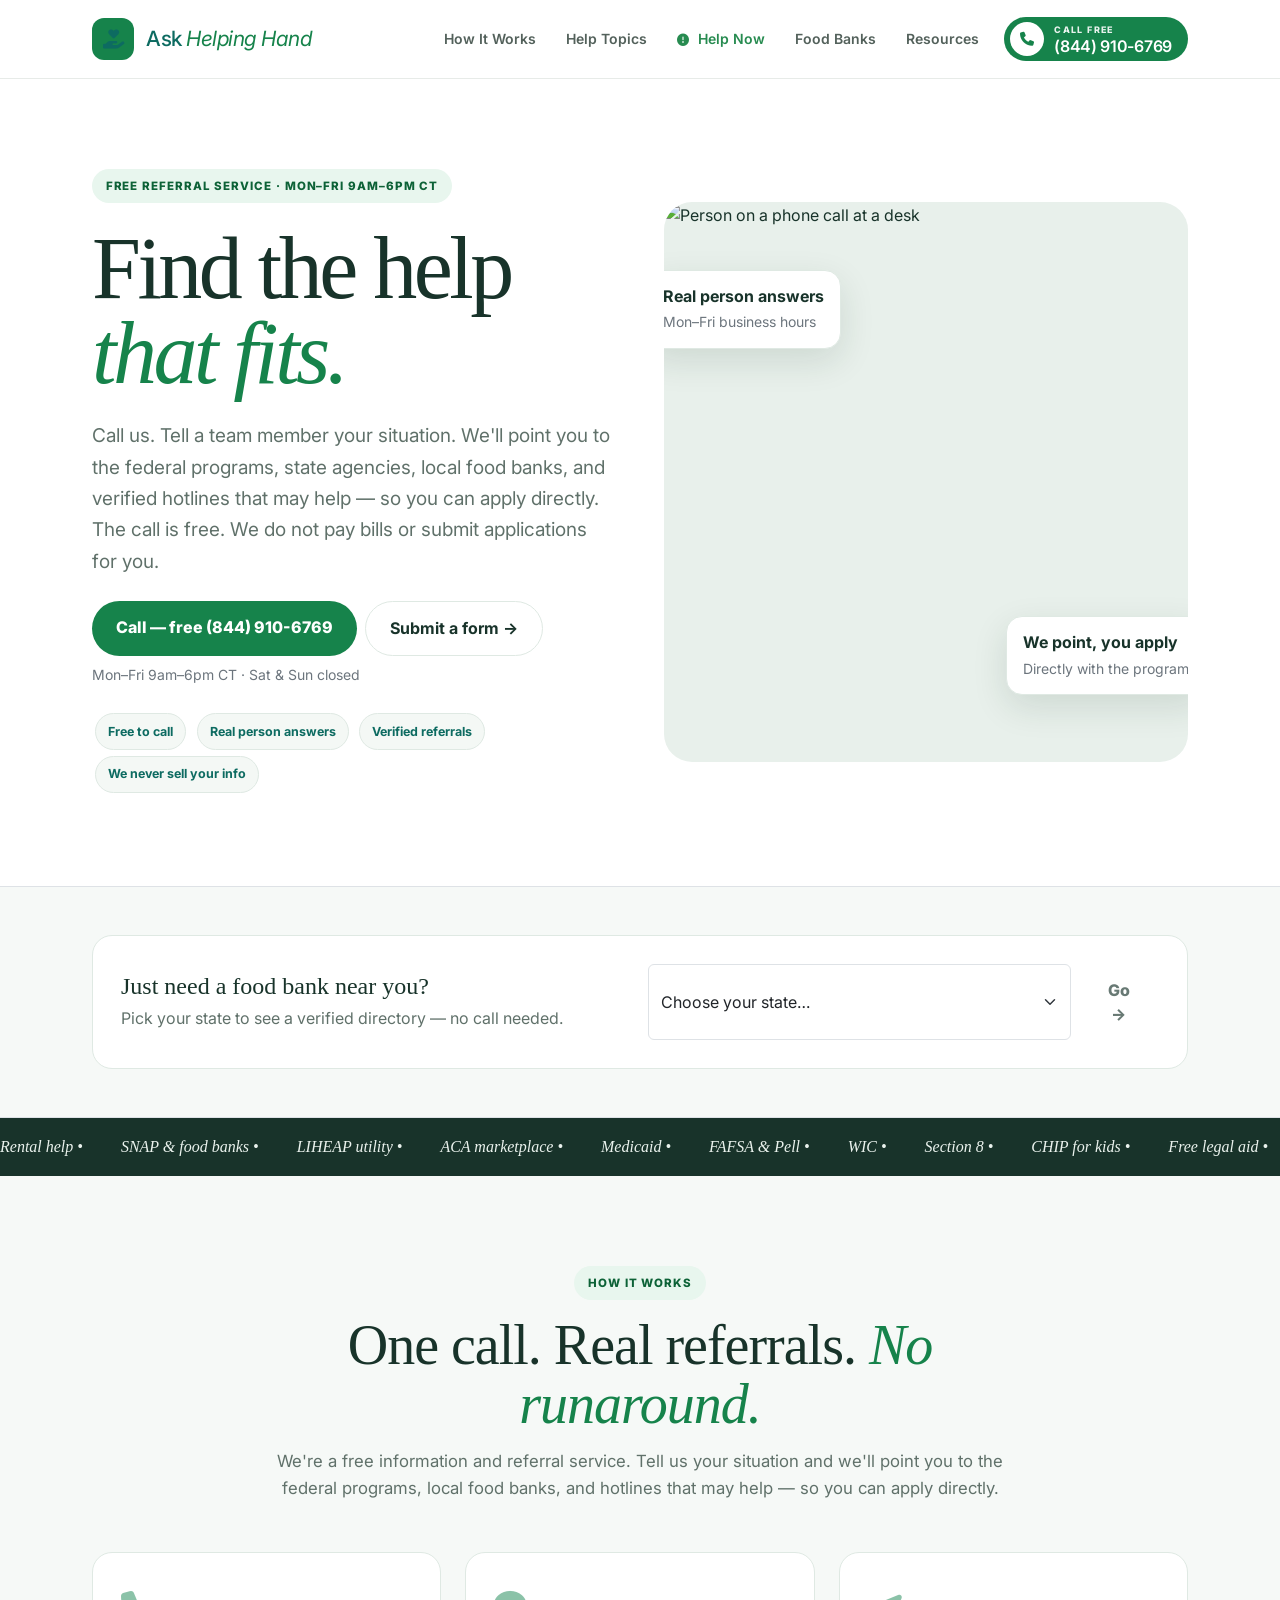
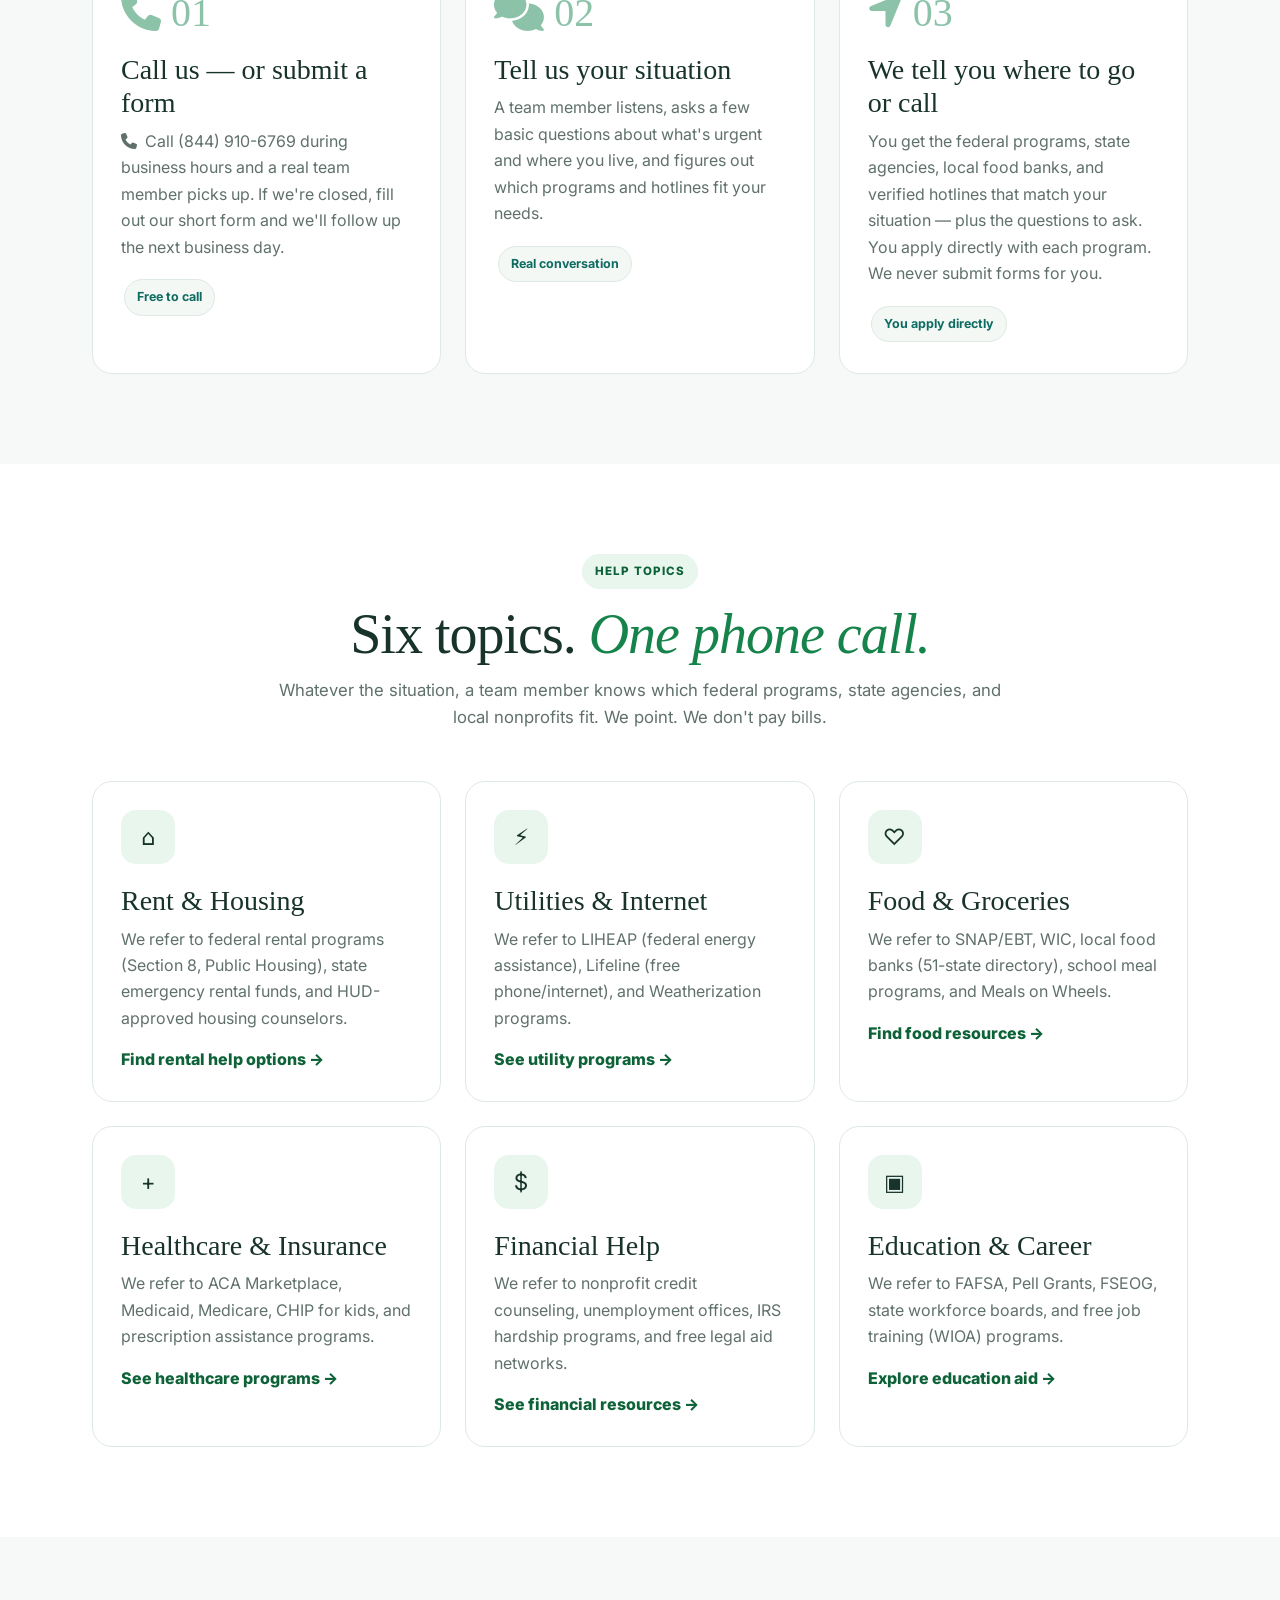
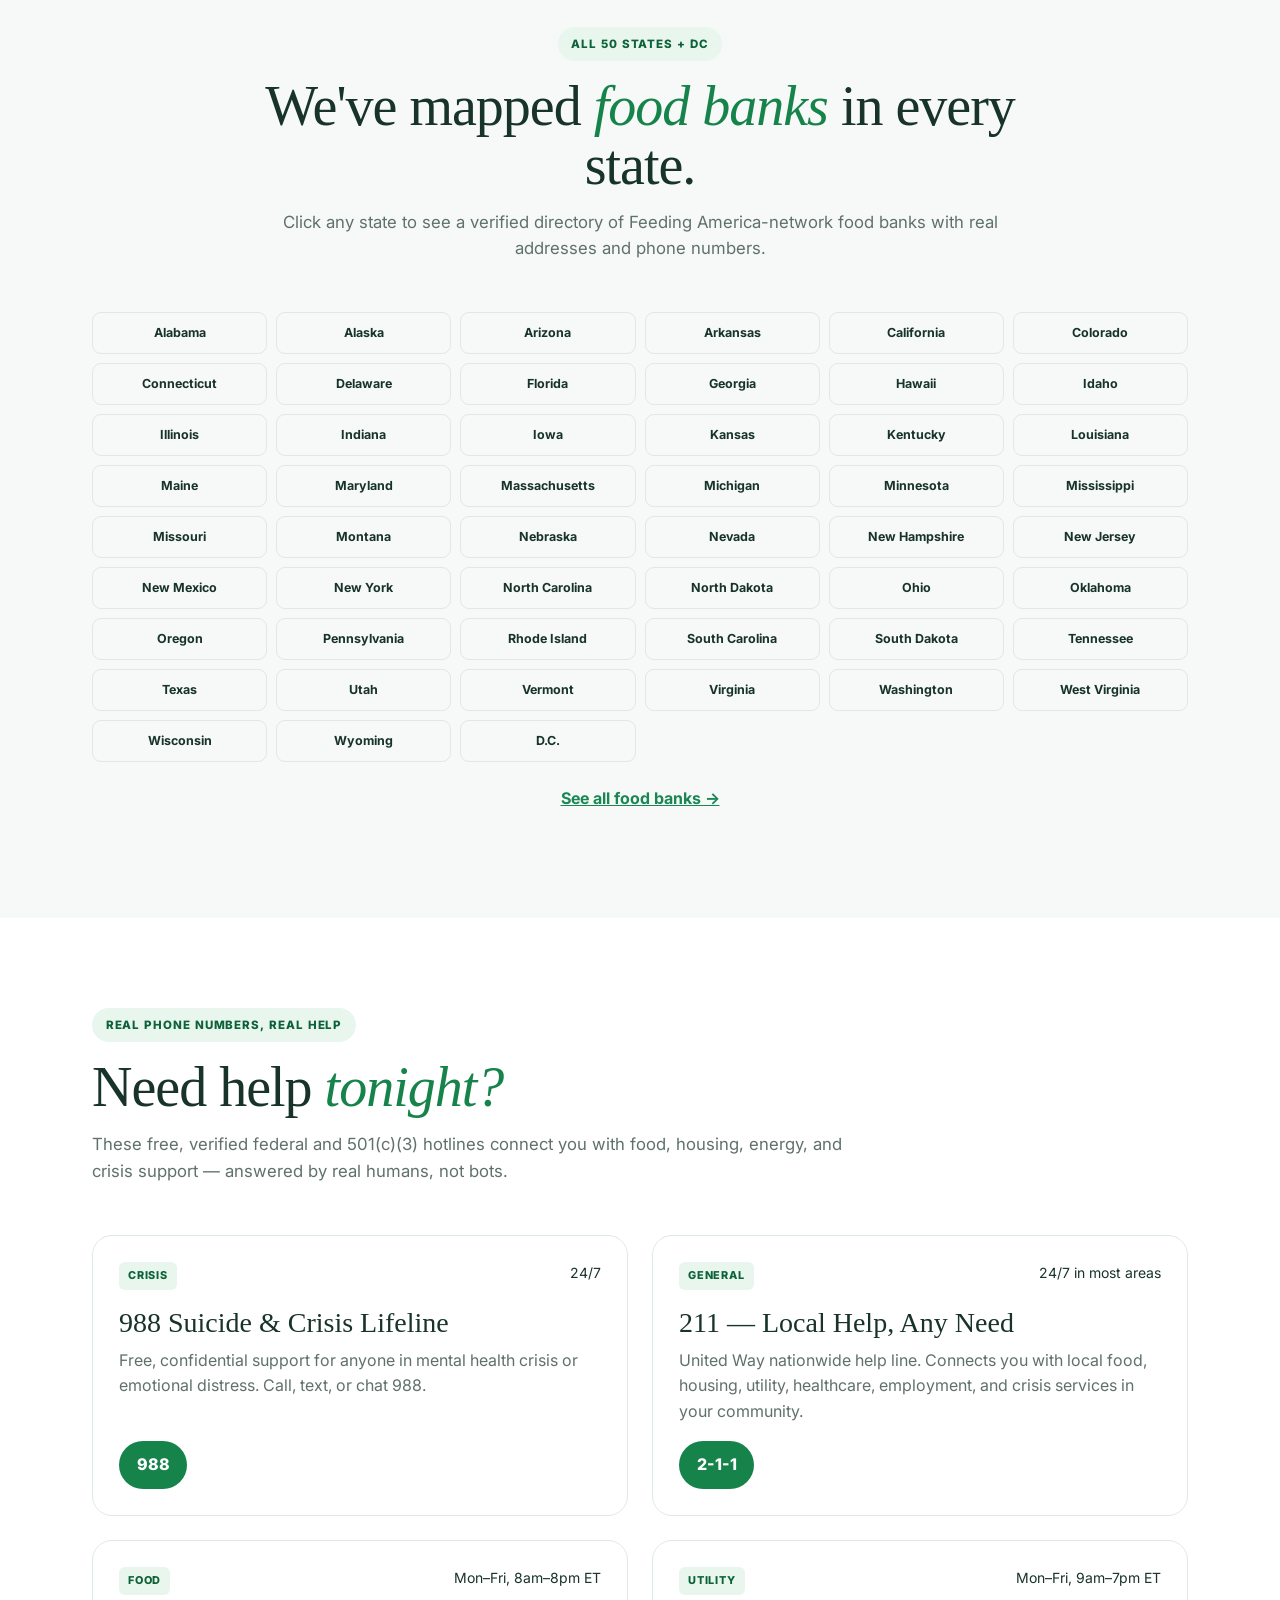
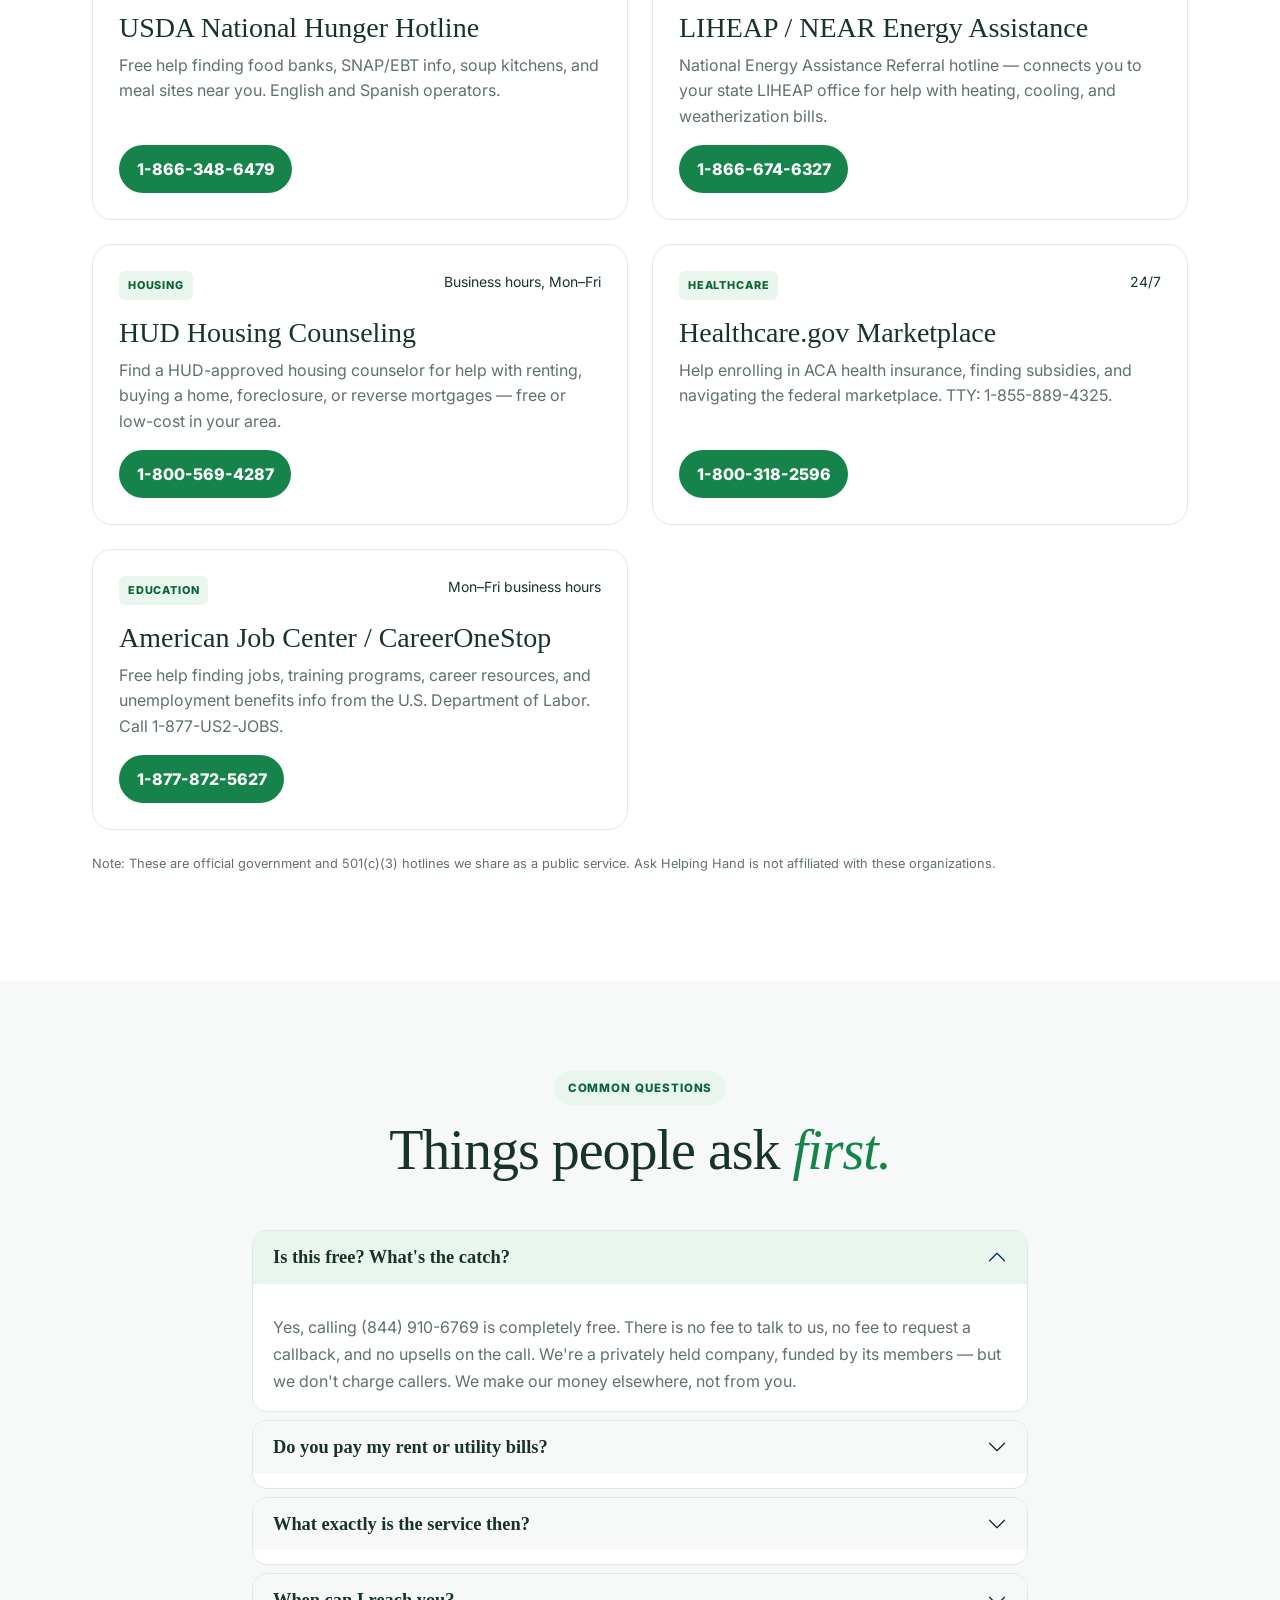
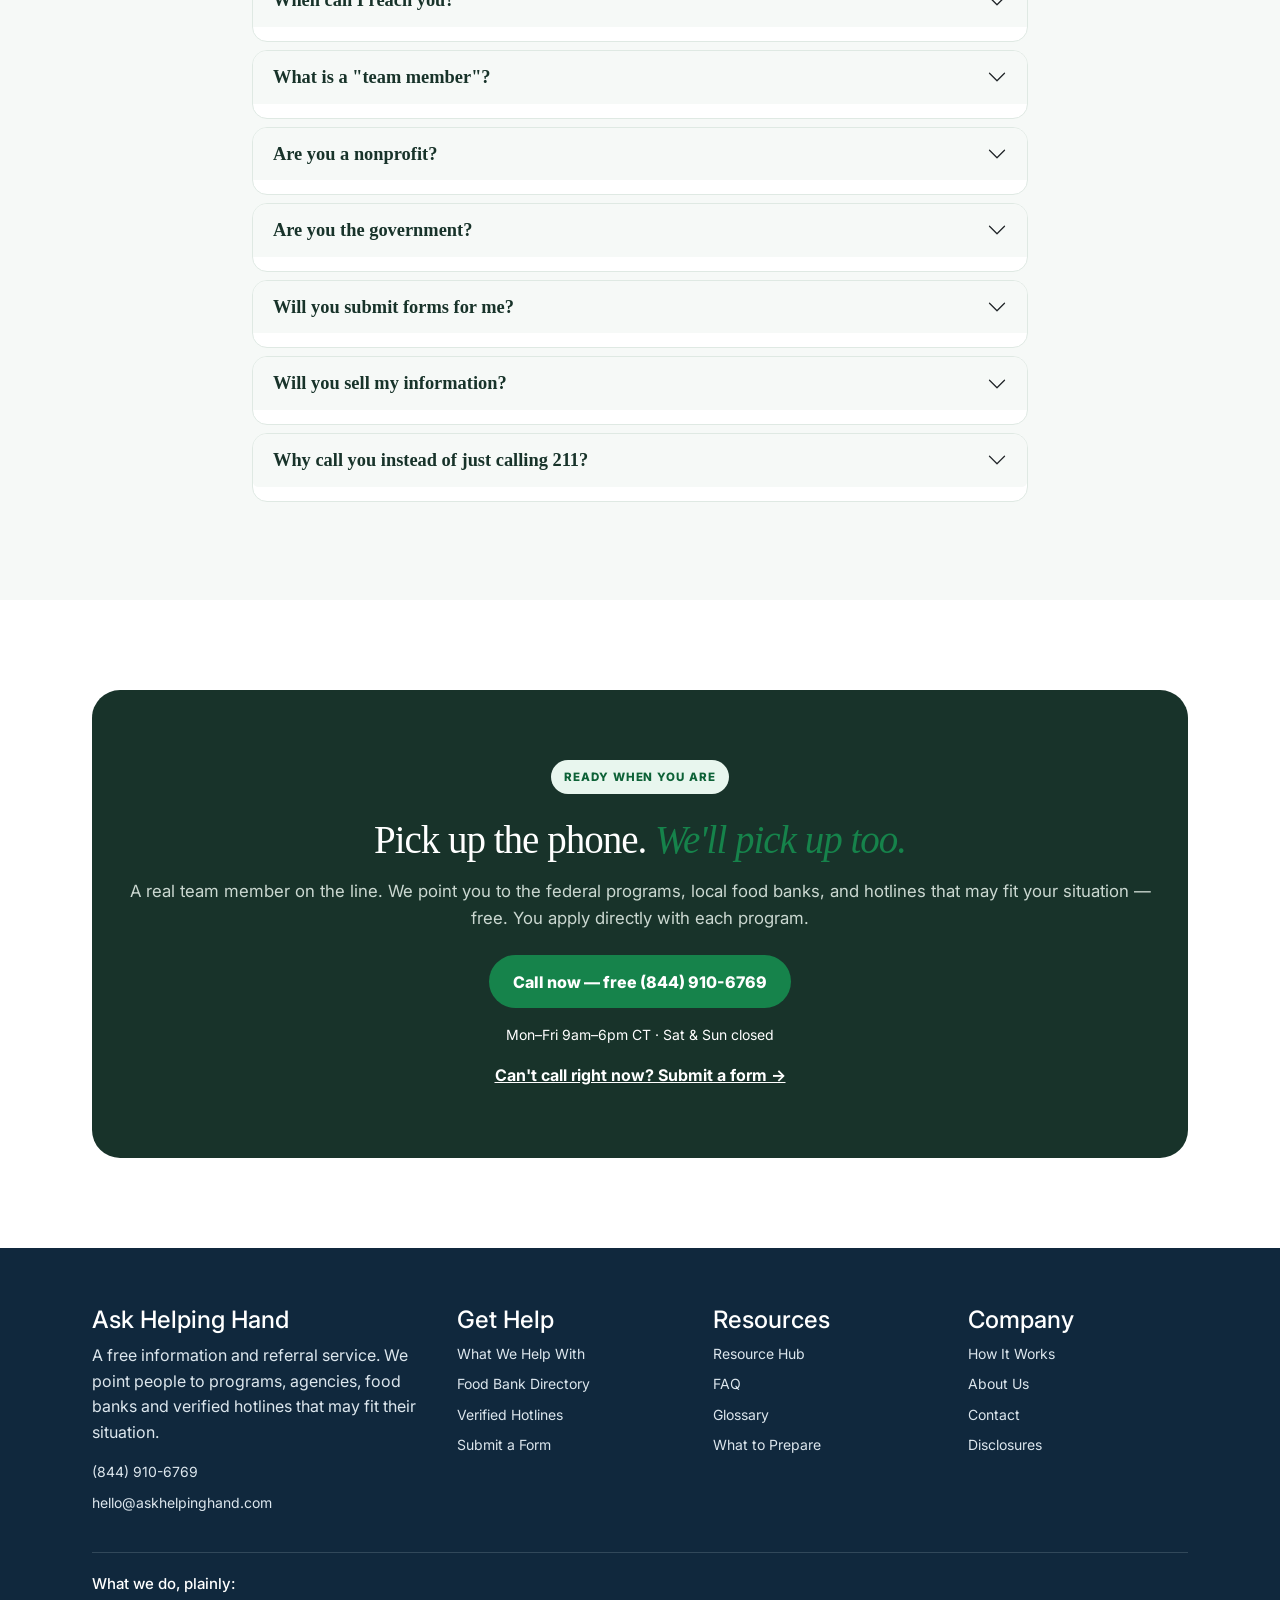
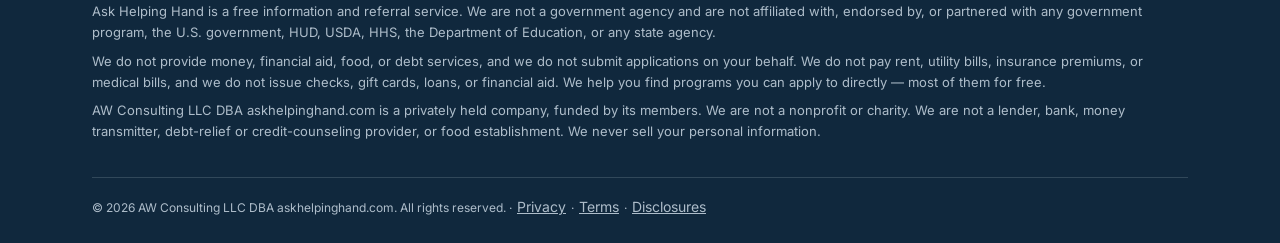
==== commit b89ceb3b: "add" ====
--- a/index.html
+++ b/index.html
@@ -7,7 +7,7 @@
   <link rel="preconnect" href="https://fonts.gstatic.com" crossorigin>
   <link href="https://fonts.googleapis.com/css2?family=Inter:wght@400;500;600;700;800&display=swap" rel="stylesheet">
   <link rel="stylesheet" href="https://cdnjs.cloudflare.com/ajax/libs/font-awesome/6.7.2/css/all.min.css">
-  <title>Ask Helping Hands — Find the help that fits</title>
+  <title>Ask Helping Hand — Find the help that fits</title>
   <meta name="description" content="Free information and referral service for housing, utilities, food, healthcare, financial help, education and career resources.">
   <link href="https://cdn.jsdelivr.net/npm/bootstrap@5.3.3/dist/css/bootstrap.min.css" rel="stylesheet">
   <link rel="stylesheet" href="./assets/style.css">
@@ -25,7 +25,7 @@
         <i class="fa-solid fa-hand-holding-heart"></i>
       </span>
       <span class="brand-text">
-        Ask <em>Helping Hands</em>
+        Ask <em>Helping Hand</em>
       </span>
     </a>
 
@@ -277,7 +277,7 @@
         <div class="col-md-6"><div class="hotline"><div class="d-flex justify-content-between mb-3"><span class="tag">healthcare</span><small>24/7</small></div><h3>Healthcare.gov Marketplace</h3><p>Help enrolling in ACA health insurance, finding subsidies, and navigating the federal marketplace. TTY: 1-855-889-4325.</p><a class="phone-btn" href="tel:18003182596">1-800-318-2596</a></div></div>
         <div class="col-md-6"><div class="hotline"><div class="d-flex justify-content-between mb-3"><span class="tag">education</span><small>Mon–Fri business hours</small></div><h3>American Job Center / CareerOneStop</h3><p>Free help finding jobs, training programs, career resources, and unemployment benefits info from the U.S. Department of Labor. Call 1-877-US2-JOBS.</p><a class="phone-btn" href="tel:18778725627">1-877-872-5627</a></div></div>
       </div>
-      <p class="small-note mt-4">Note: These are official government and 501(c)(3) hotlines we share as a public service. Ask Helping Hands is not affiliated with these organizations.</p>
+      <p class="small-note mt-4">Note: These are official government and 501(c)(3) hotlines we share as a public service. Ask Helping Hand is not affiliated with these organizations.</p>
     </div>
   </section>
 
@@ -294,7 +294,7 @@
         <div class="accordion-item"><h2 class="accordion-header"><button class="accordion-button collapsed" data-bs-toggle="collapse" data-bs-target="#f3">What exactly is the service then?</button></h2><div id="f3" class="accordion-collapse collapse" data-bs-parent="#faq"><div class="accordion-body">A team member listens to your situation and helps identify relevant federal programs, state agencies, local food banks and verified hotlines. We explain where to go or who to call next.</div></div></div>
         <div class="accordion-item"><h2 class="accordion-header"><button class="accordion-button collapsed" data-bs-toggle="collapse" data-bs-target="#f4">When can I reach you?</button></h2><div id="f4" class="accordion-collapse collapse" data-bs-parent="#faq"><div class="accordion-body">Our listed business hours are Mon–Fri, 9am–6pm CT. Saturday and Sunday are closed.</div></div></div>
         <div class="accordion-item"><h2 class="accordion-header"><button class="accordion-button collapsed" data-bs-toggle="collapse" data-bs-target="#f5">What is a "team member"?</button></h2><div id="f5" class="accordion-collapse collapse" data-bs-parent="#faq"><div class="accordion-body">It means a real person who listens to your situation, asks basic questions and helps identify resources that fit.</div></div></div>
-        <div class="accordion-item"><h2 class="accordion-header"><button class="accordion-button collapsed" data-bs-toggle="collapse" data-bs-target="#f6">Are you a nonprofit?</button></h2><div id="f6" class="accordion-collapse collapse" data-bs-parent="#faq"><div class="accordion-body">The supplied site content describes Ask Helping Hands as a privately held company, not a nonprofit.</div></div></div>
+        <div class="accordion-item"><h2 class="accordion-header"><button class="accordion-button collapsed" data-bs-toggle="collapse" data-bs-target="#f6">Are you a nonprofit?</button></h2><div id="f6" class="accordion-collapse collapse" data-bs-parent="#faq"><div class="accordion-body">The supplied site content describes Ask Helping Hand as a privately held company, not a nonprofit.</div></div></div>
         <div class="accordion-item"><h2 class="accordion-header"><button class="accordion-button collapsed" data-bs-toggle="collapse" data-bs-target="#f7">Are you the government?</button></h2><div id="f7" class="accordion-collapse collapse" data-bs-parent="#faq"><div class="accordion-body">No. The service refers callers to government programs and other organizations; it does not claim to be a government agency.</div></div></div>
         <div class="accordion-item"><h2 class="accordion-header"><button class="accordion-button collapsed" data-bs-toggle="collapse" data-bs-target="#f8">Will you submit forms for me?</button></h2><div id="f8" class="accordion-collapse collapse" data-bs-parent="#faq"><div class="accordion-body">No. You apply directly with each program. We do not submit applications for you.</div></div></div>
         <div class="accordion-item"><h2 class="accordion-header"><button class="accordion-button collapsed" data-bs-toggle="collapse" data-bs-target="#f9">Will you sell my information?</button></h2><div id="f9" class="accordion-collapse collapse" data-bs-parent="#faq"><div class="accordion-body">The supplied site content states: “We never sell your info.”</div></div></div>
@@ -318,11 +318,18 @@
   </section>
 </main>
 <footer class="footer"><div class="container"><div class="footer-grid">
-<div><h4>Ask Helping Hands</h4><p>A free information and referral service. We point people to programs, agencies, food banks and verified hotlines that may fit their situation.</p><a href="tel:18449106769">(844) 910-6769</a><a href="mailto:hello@example.com">hello@example.com</a></div>
+<div><h4>Ask Helping Hand</h4><p>A free information and referral service. We point people to programs, agencies, food banks and verified hotlines that may fit their situation.</p><a href="tel:18449106769">(844) 910-6769</a><a href="mailto:hello@askhelpinghand.com">hello@askhelpinghand.com</a></div>
 <div><h4>Get Help</h4><a href="services.html">What We Help With</a><a href="food-banks.html">Food Bank Directory</a><a href="hotlines.html">Verified Hotlines</a><a href="contact.html">Submit a Form</a></div>
 <div><h4>Resources</h4><a href="resources.html">Resource Hub</a><a href="faq.html">FAQ</a><a href="resources.html#glossary">Glossary</a><a href="resources.html#prepare">What to Prepare</a></div>
 <div><h4>Company</h4><a href="how-it-works.html">How It Works</a><a href="about.html">About Us</a><a href="contact.html">Contact</a><a href="disclosures.html">Disclosures</a></div>
-</div><div class="fine">© <span class="year"></span> Ask Helping Hands. This demo site is independently recreated with Bootstrap-style responsive CSS. It is not affiliated with the original website.</div></div></footer>
+</div>
+<div class="footer-disclosures" style="border-top:1px solid #31485a;margin-top:30px;padding-top:22px;font-size:13px;line-height:1.6;color:#aebdca">
+  <h4 style="color:#fff;font-size:15px;margin-bottom:8px">What we do, plainly:</h4>
+  <p style="margin-bottom:8px">Ask Helping Hand is a free information and referral service. We are not a government agency and are not affiliated with, endorsed by, or partnered with any government program, the U.S. government, HUD, USDA, HHS, the Department of Education, or any state agency.</p>
+  <p style="margin-bottom:8px">We do not provide money, financial aid, food, or debt services, and we do not submit applications on your behalf. We do not pay rent, utility bills, insurance premiums, or medical bills, and we do not issue checks, gift cards, loans, or financial aid. We help you find programs you can apply to directly — most of them for free.</p>
+  <p style="margin-bottom:8px">AW Consulting LLC DBA askhelpinghand.com is a privately held company, funded by its members. We are not a nonprofit or charity. We are not a lender, bank, money transmitter, debt-relief or credit-counseling provider, or food establishment. We never sell your personal information.</p>
+</div>
+<div class="fine">© <span class="year">2026</span> AW Consulting LLC DBA askhelpinghand.com. All rights reserved. · <a href="privacy.html">Privacy</a> · <a href="terms.html">Terms</a> · <a href="disclosures.html">Disclosures</a></div></div></footer>
 
 <script src="https://cdn.jsdelivr.net/npm/bootstrap@5.3.3/dist/js/bootstrap.bundle.min.js"></script>
 <script>
--- a/assets/style.css
+++ b/assets/style.css
@@ -7,17 +7,19 @@
 .section{padding:76px 0}.section.alt{background:var(--cream)}.section-head{max-width:720px;margin-bottom:35px}.section h2{font-size:39px;line-height:1.12;margin:0 0 14px;letter-spacing:-1px}.section-head p,.muted{color:var(--muted)}.grid-3{display:grid;grid-template-columns:repeat(3,1fr);gap:20px}.grid-2{display:grid;grid-template-columns:repeat(2,1fr);gap:24px}.card{border:1px solid var(--line);border-radius:15px;padding:25px;background:#fff}.card h3{margin:0 0 8px;font-size:20px}.num{font-weight:900;color:var(--brand);font-size:13px;letter-spacing:.08em}.topic-icon{font-size:28px;margin-bottom:14px}.states{display:grid;grid-template-columns:repeat(6,1fr);gap:9px}.state{padding:11px 7px;text-align:center;border:1px solid var(--line);border-radius:8px;color:var(--ink);text-decoration:none;font-size:13px;font-weight:650}.state:hover{background:var(--brand2);color:var(--brand)}
 .cta{background:var(--ink);color:#fff;border-radius:20px;padding:45px}.cta h2{margin:0 0 10px}.cta p{color:#d8e1e8}.faq details{border-top:1px solid var(--line);padding:18px 0}.faq summary{cursor:pointer;font-weight:800}.form{max-width:720px}.form label{display:block;font-weight:750;margin:15px 0 7px}.form input,.form select,.form textarea{width:100%;padding:13px 14px;border:1px solid #cbd7d3;border-radius:8px;font:inherit}.form textarea{min-height:150px}.notice{padding:18px;border-left:4px solid var(--accent);background:#fff8e8;border-radius:7px}
 .page-hero{background:var(--cream);padding:58px 0}.page-hero h1{font-size:50px;line-height:1.1;margin:0 0 12px}.breadcrumbs{font-size:14px;color:var(--muted);margin-bottom:12px}
-.footer{background:#10283d;color:#dce6ed;padding:58px 0 25px}.footer-grid{display:grid;grid-template-columns:1.5fr 1fr 1fr 1fr;gap:35px}.footer h4{color:#fff;margin-top:0}.footer a{color:#dce6ed;text-decoration:none;display:block;margin:8px 0;font-size:14px}.footer a:hover{color:#fff}.fine{border-top:1px solid #31485a;margin-top:35px;padding-top:18px;font-size:12px;color:#aebdca}
+.footer{background:#10283d;color:#dce6ed;padding:58px 0 25px}.footer-grid{display:grid;grid-template-columns:1.5fr 1fr 1fr 1fr;gap:35px}.footer h4{color:#fff;margin-top:0}.footer a{color:#dce6ed;text-decoration:none;display:block;margin:8px 0;font-size:14px}.footer a:hover{color:#fff}.fine{border-top:1px solid #31485a;margin-top:35px;padding-top:18px;font-size:12px;color:#aebdca}.fine a{display:inline!important;margin:0 2px!important;color:#aebdca!important;text-decoration:underline}.fine a:hover{color:#fff!important}
 .table{width:100%;border-collapse:collapse}.table th,.table td{padding:13px;border-bottom:1px solid var(--line);text-align:left}.badge{font-size:12px;font-weight:800;padding:4px 8px;border-radius:999px;background:var(--brand2);color:var(--brand)}
 @media(max-width:800px){.navlinks{display:none}.menu{display:block}.hero-grid,.grid-2,.grid-3,.footer-grid{grid-template-columns:1fr}.states{grid-template-columns:repeat(3,1fr)}.hero{padding:55px 0}.hero h1{font-size:46px}.page-hero h1{font-size:40px}.topbar .container{flex-direction:column;gap:2px}}
+@import url('https://fonts.googleapis.com/css2?family=Public+Sans:ital,wght@0,400;0,500;0,600;0,700;0,800;1,400;1,500&family=Source+Serif+4:ital,opsz,wght@0,8..60,400;0,8..60,500;0,8..60,600;1,8..60,400;1,8..60,500&display=swap');
+
 :root{
       --green:#16834b;--green-dark:#0d6237;--green-soft:#e8f6ee;
       --ink:#18332a;--muted:#60716a;--surface:#f6f9f7;--border:#dfe9e3;
     }
 
     
-    body{font-family:Inter,system-ui,-apple-system,"Segoe UI",sans-serif;color:var(--ink);background:#fff}
-    h1,h2,h3,.display-font{font-family:Georgia,"Times New Roman",serif}
+    body{font-family:'Public Sans',Inter,system-ui,-apple-system,"Segoe UI",sans-serif;color:var(--ink);background:#fff}
+    h1,h2,h3,.display-font{font-family:'Source Serif 4',Georgia,"Times New Roman",serif}
     .container{max-width:1140px}
     .hero{padding:90px 0;background:#fff;overflow:hidden}
     .eyebrow{display:inline-block;padding:.5rem .85rem;border-radius:999px;background:var(--green-soft);color:var(--green-dark);font-size:.72rem;font-weight:800;letter-spacing:.08em;text-transform:uppercase}
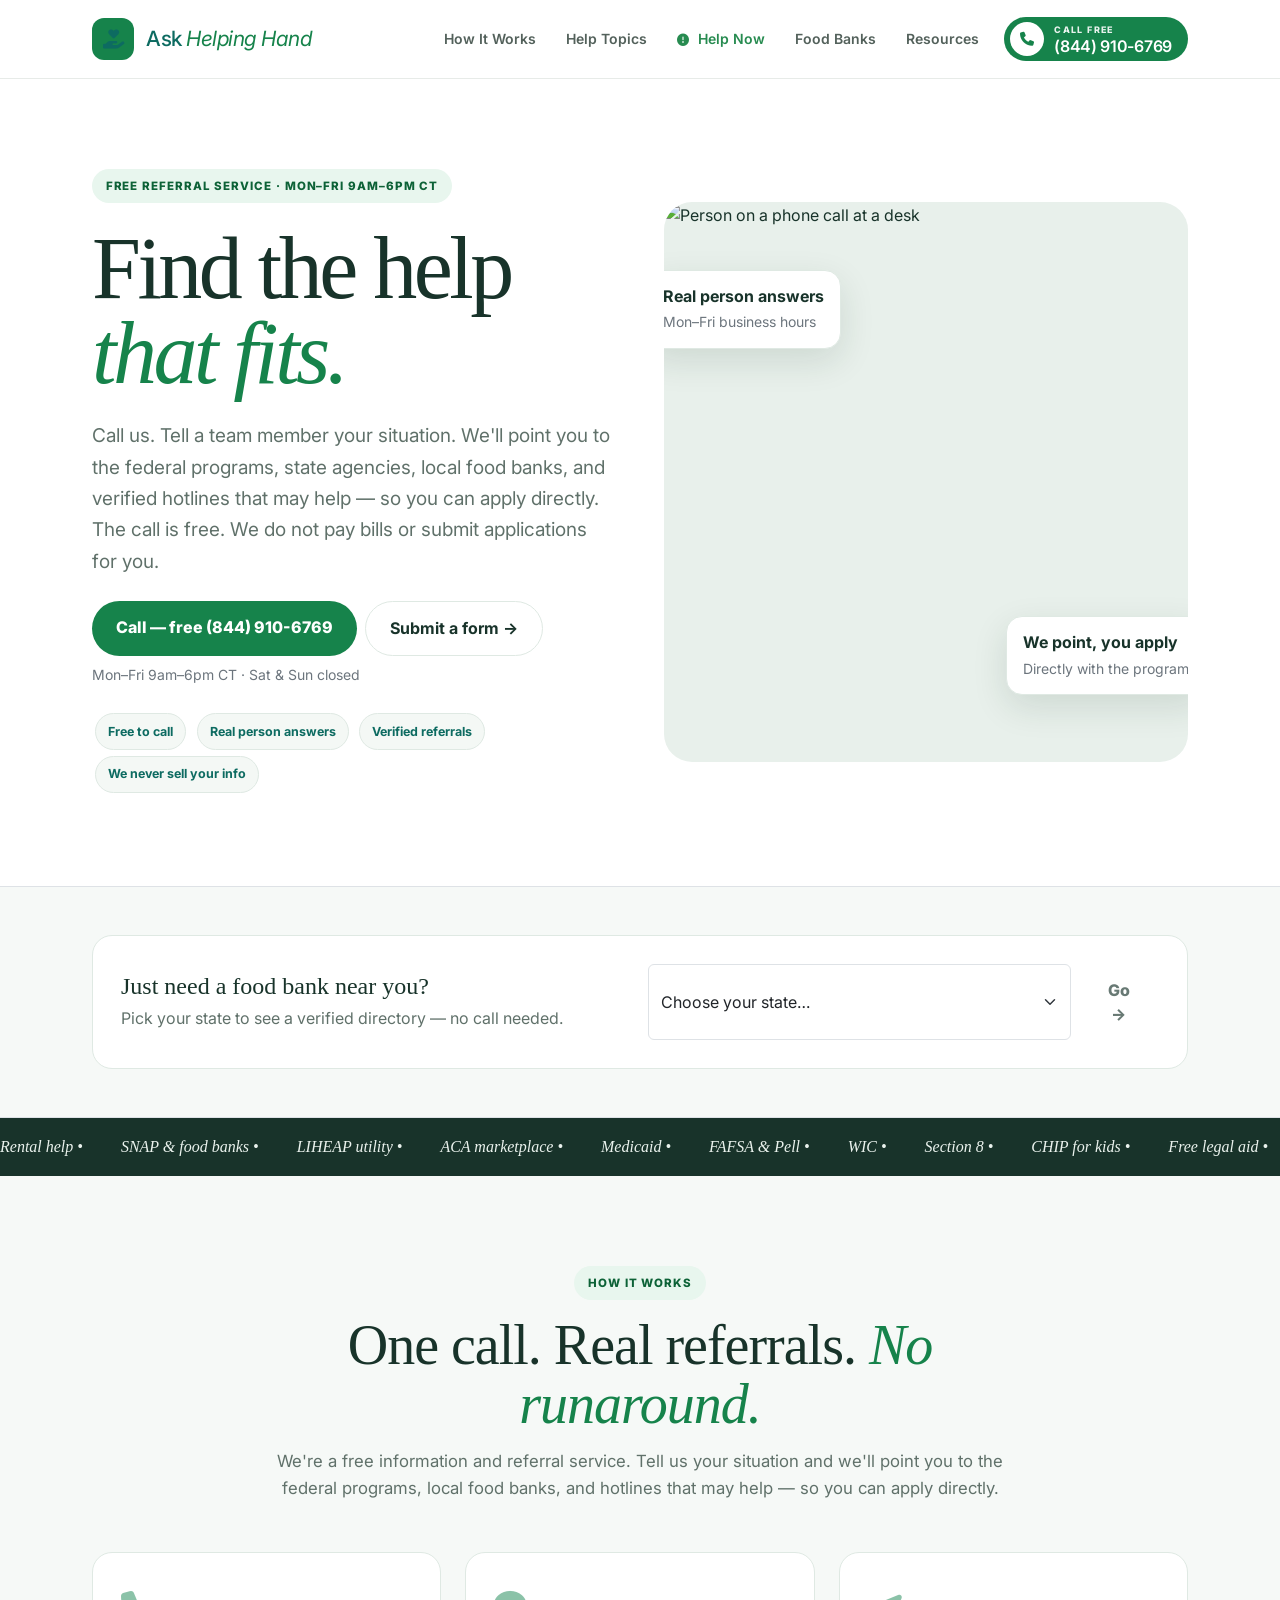
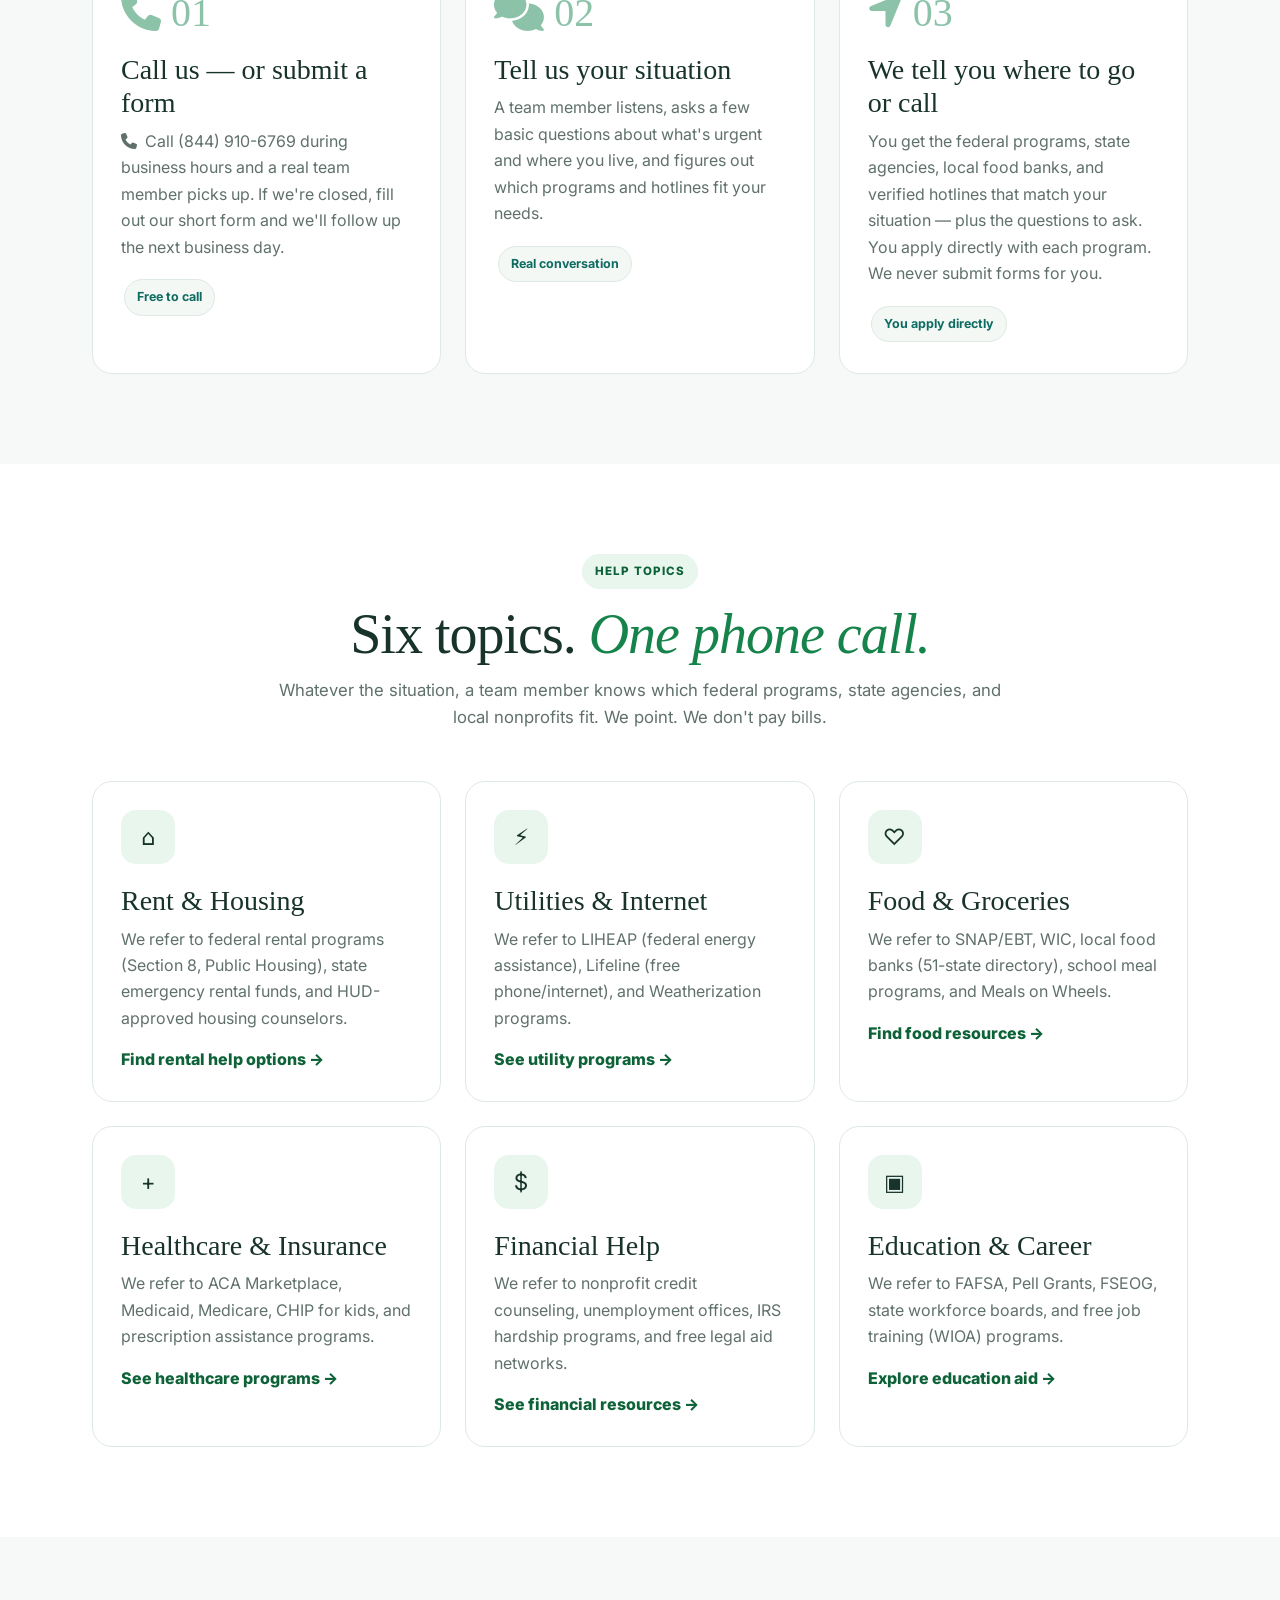
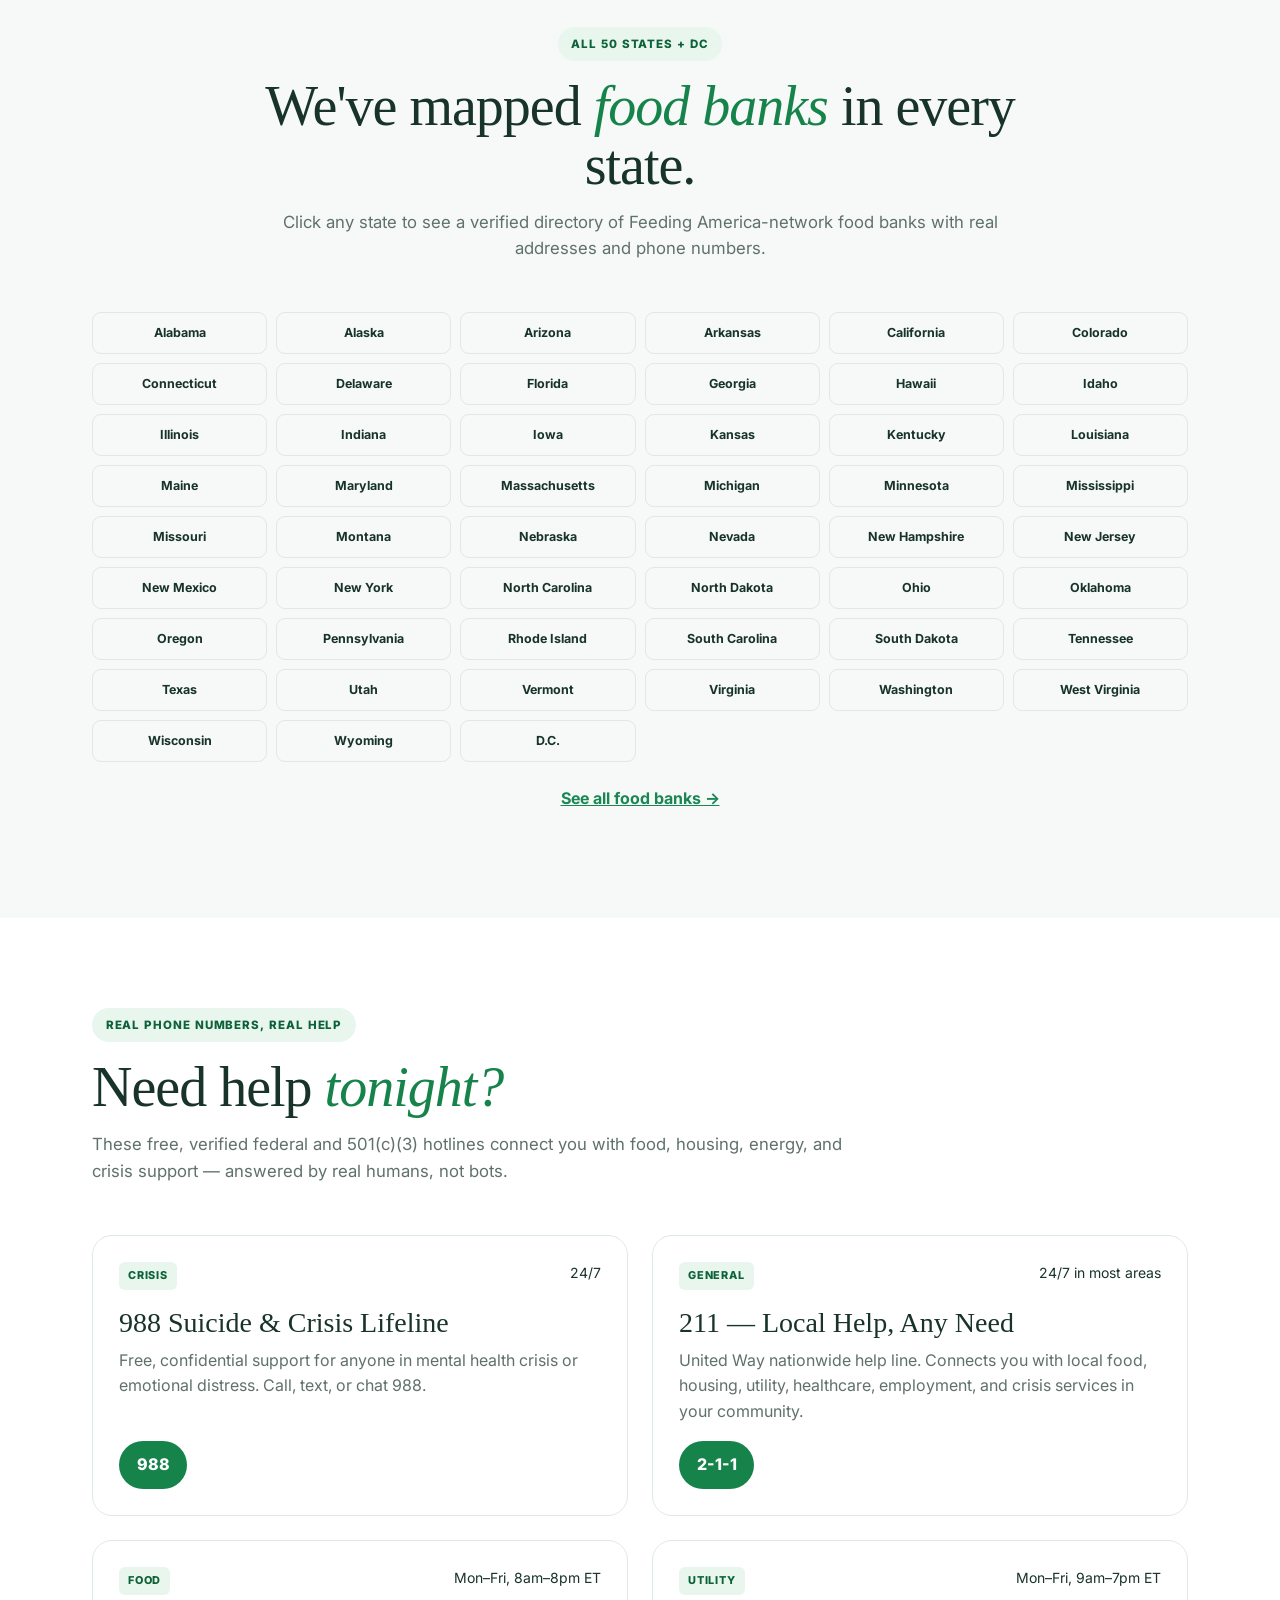
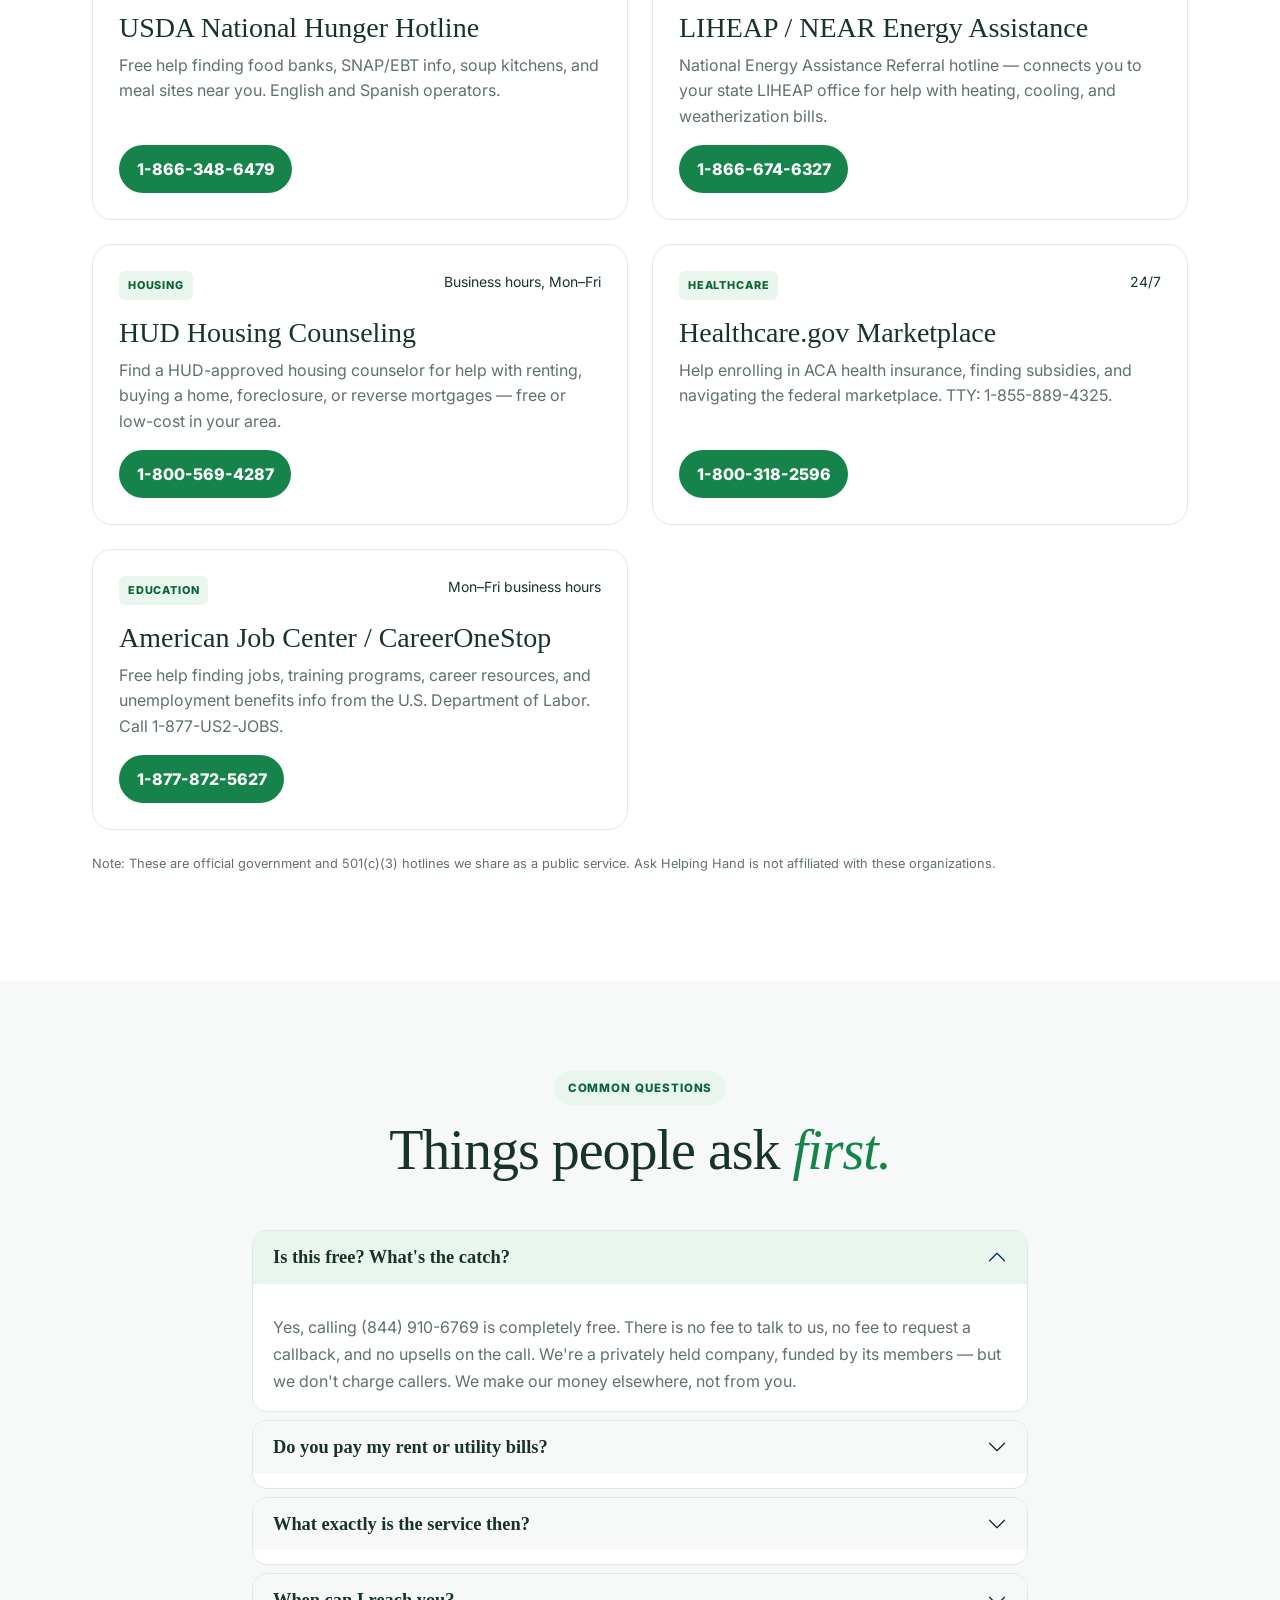
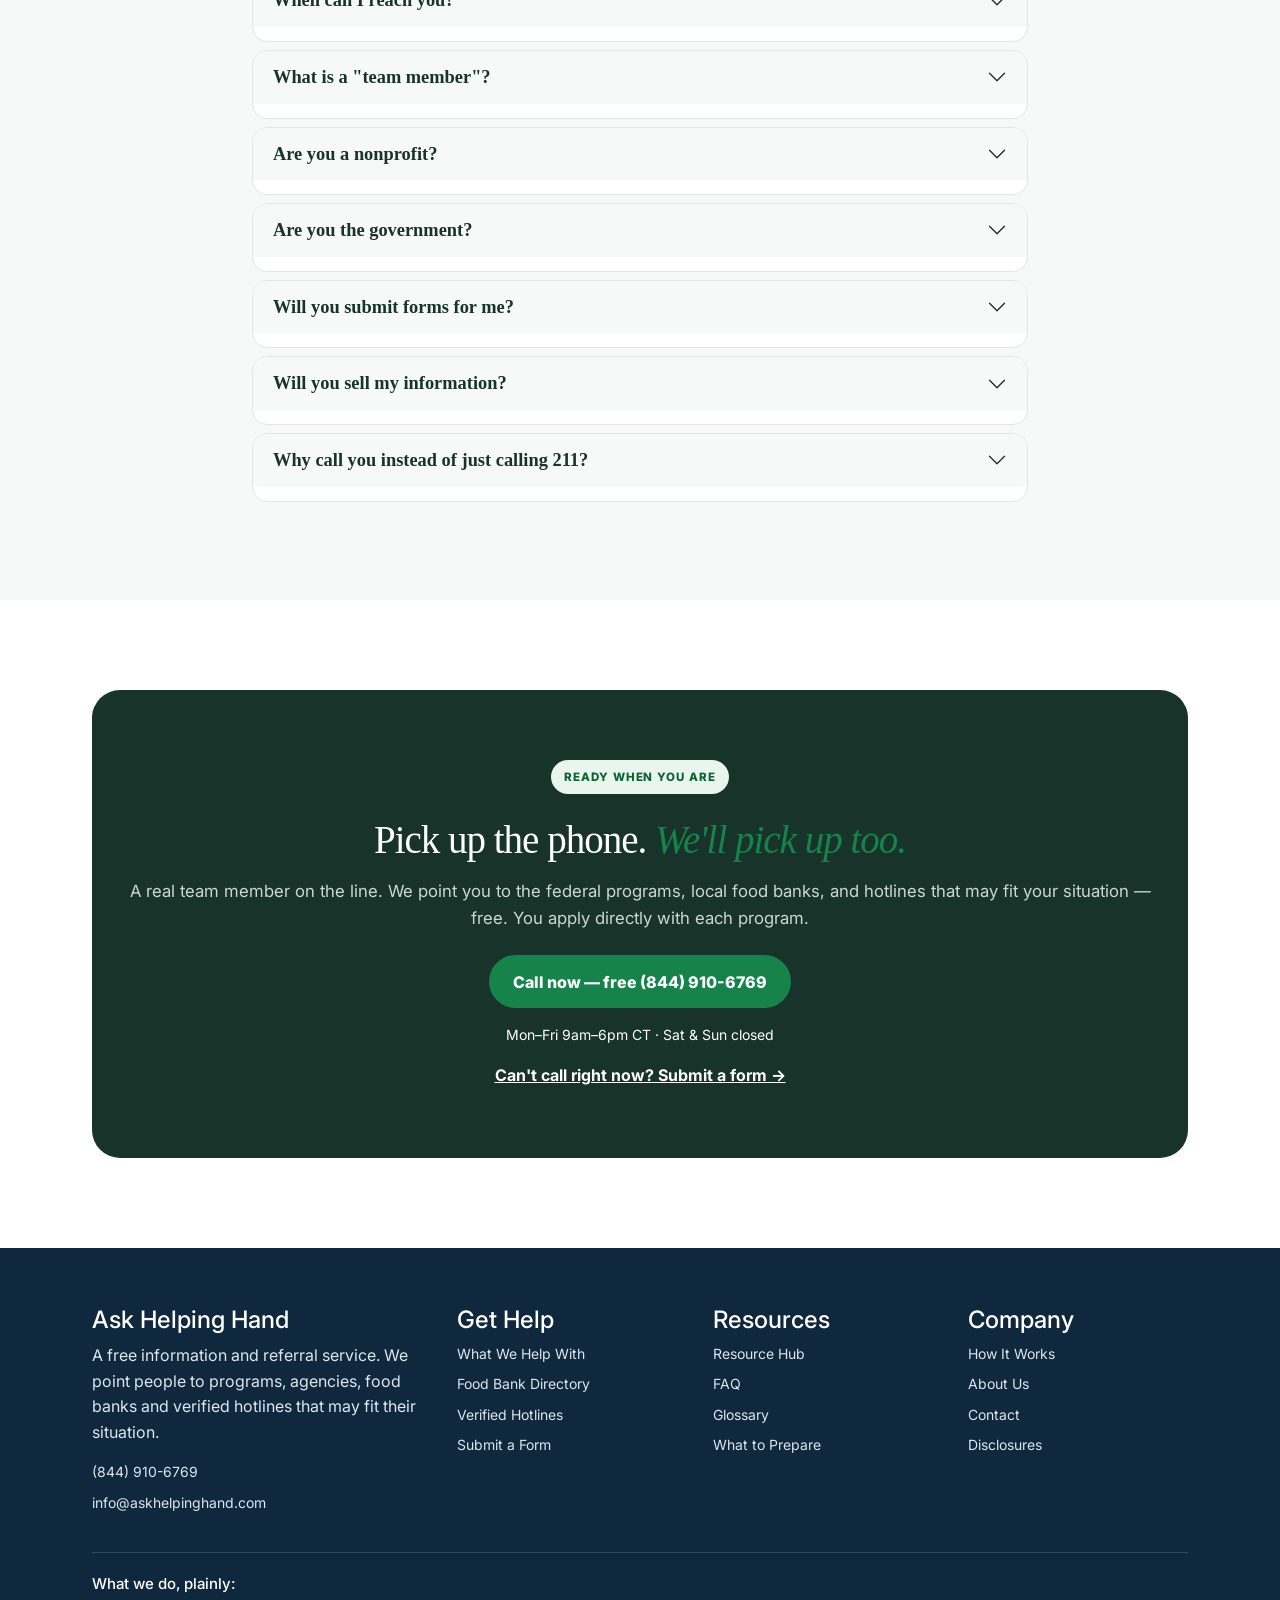
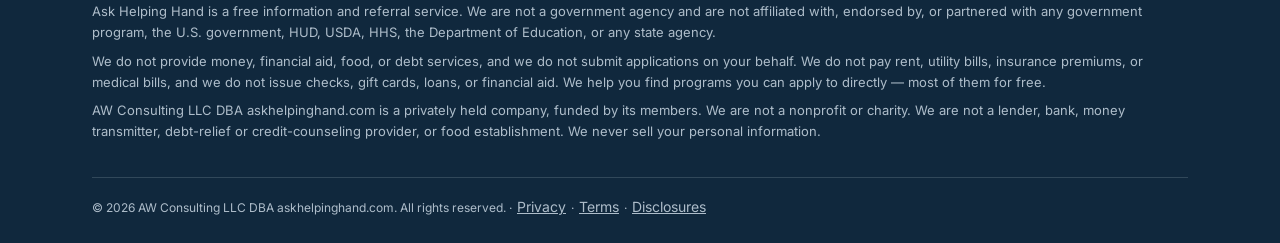
==== commit d034fb22: "add email" ====
--- a/index.html
+++ b/index.html
@@ -318,7 +318,7 @@
   </section>
 </main>
 <footer class="footer"><div class="container"><div class="footer-grid">
-<div><h4>Ask Helping Hand</h4><p>A free information and referral service. We point people to programs, agencies, food banks and verified hotlines that may fit their situation.</p><a href="tel:18449106769">(844) 910-6769</a><a href="mailto:hello@askhelpinghand.com">hello@askhelpinghand.com</a></div>
+<div><h4>Ask Helping Hand</h4><p>A free information and referral service. We point people to programs, agencies, food banks and verified hotlines that may fit their situation.</p><a href="tel:18449106769">(844) 910-6769</a><a href="mailto:info@askhelpinghand.com">info@askhelpinghand.com</a></div>
 <div><h4>Get Help</h4><a href="services.html">What We Help With</a><a href="food-banks.html">Food Bank Directory</a><a href="hotlines.html">Verified Hotlines</a><a href="contact.html">Submit a Form</a></div>
 <div><h4>Resources</h4><a href="resources.html">Resource Hub</a><a href="faq.html">FAQ</a><a href="resources.html#glossary">Glossary</a><a href="resources.html#prepare">What to Prepare</a></div>
 <div><h4>Company</h4><a href="how-it-works.html">How It Works</a><a href="about.html">About Us</a><a href="contact.html">Contact</a><a href="disclosures.html">Disclosures</a></div>
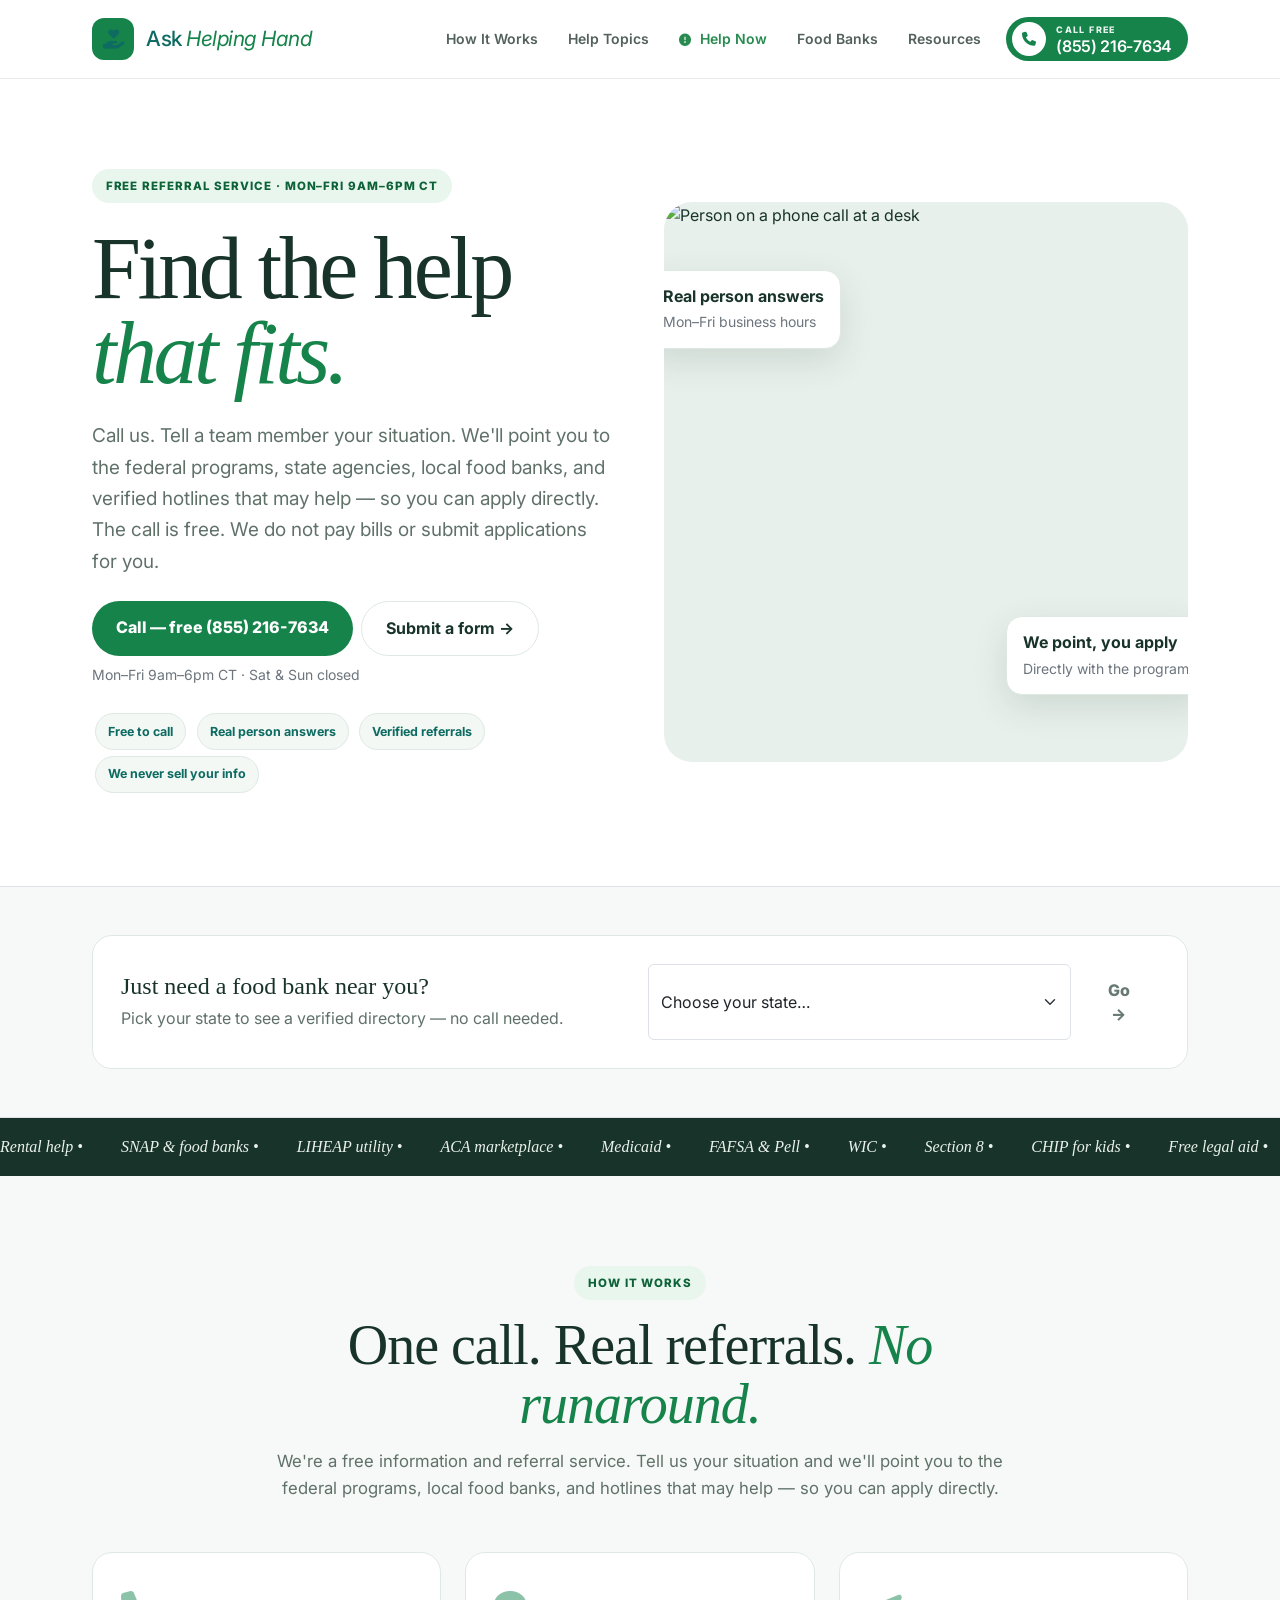
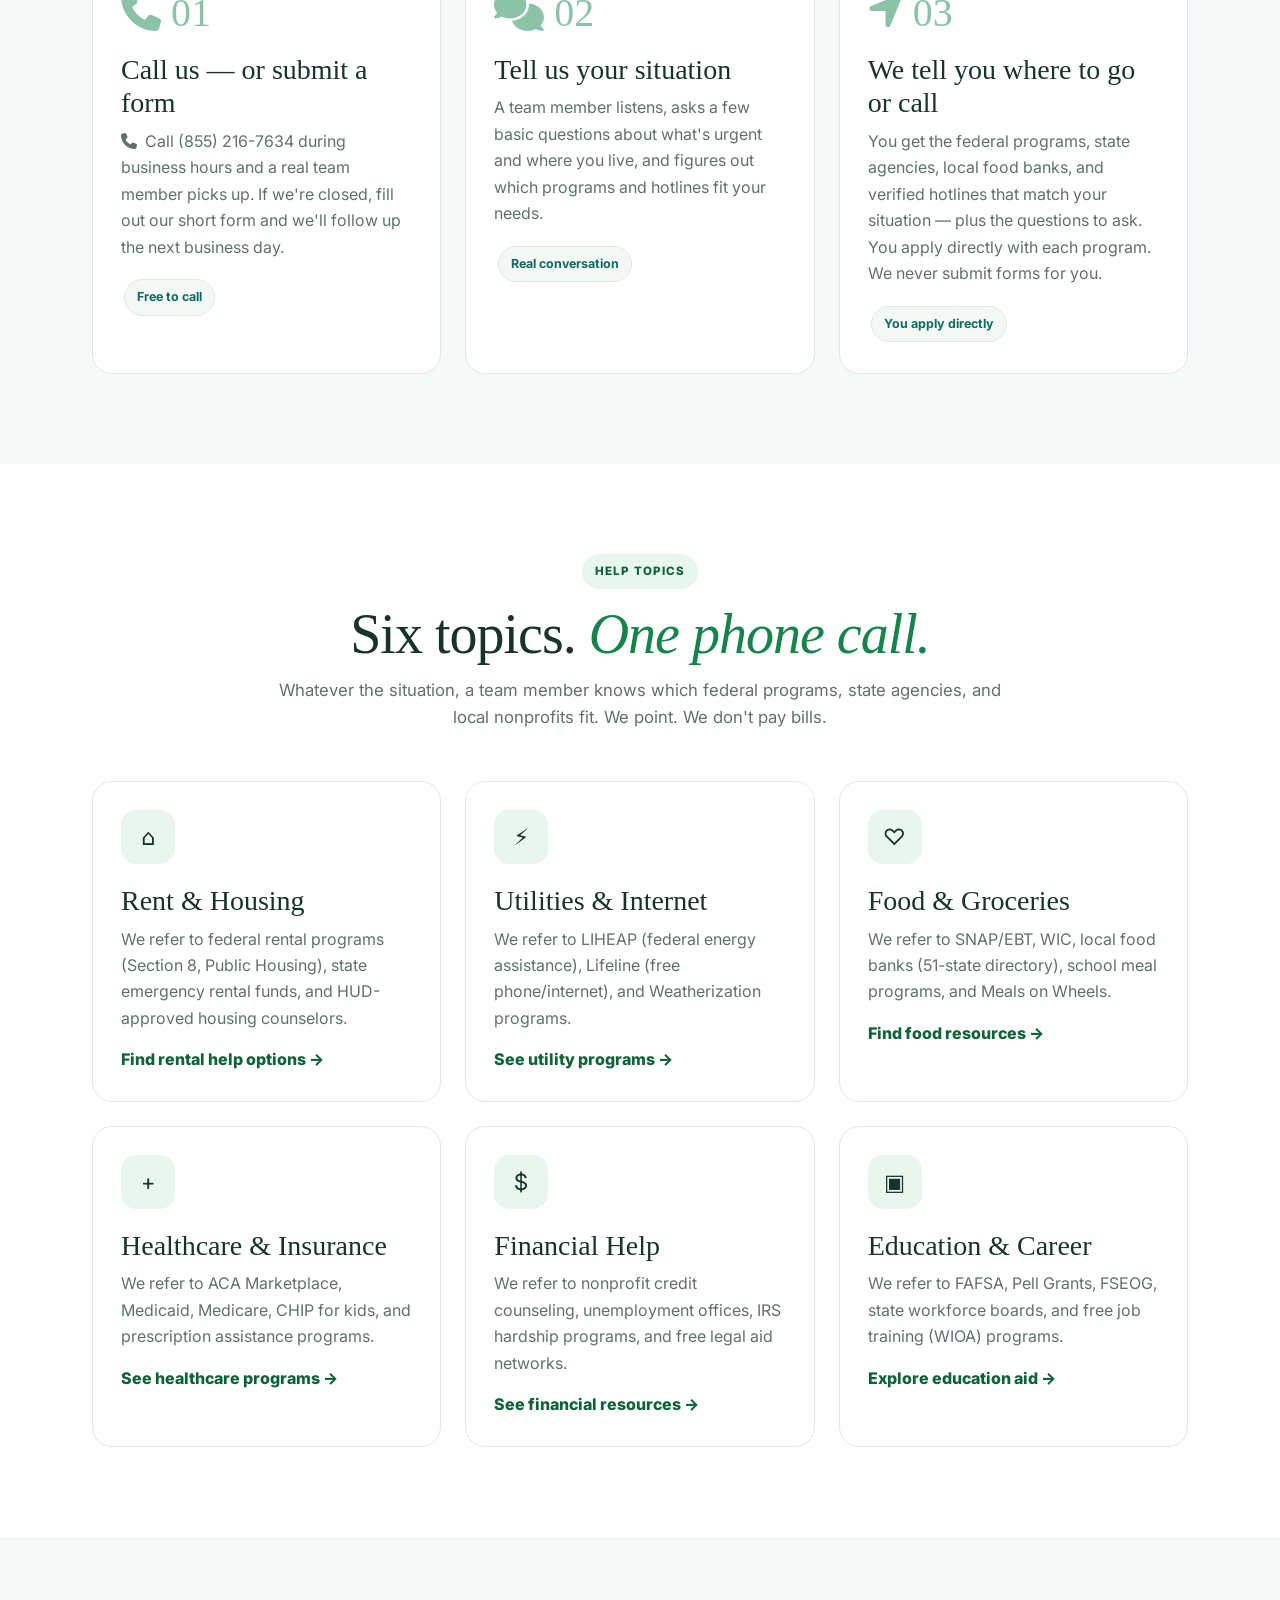
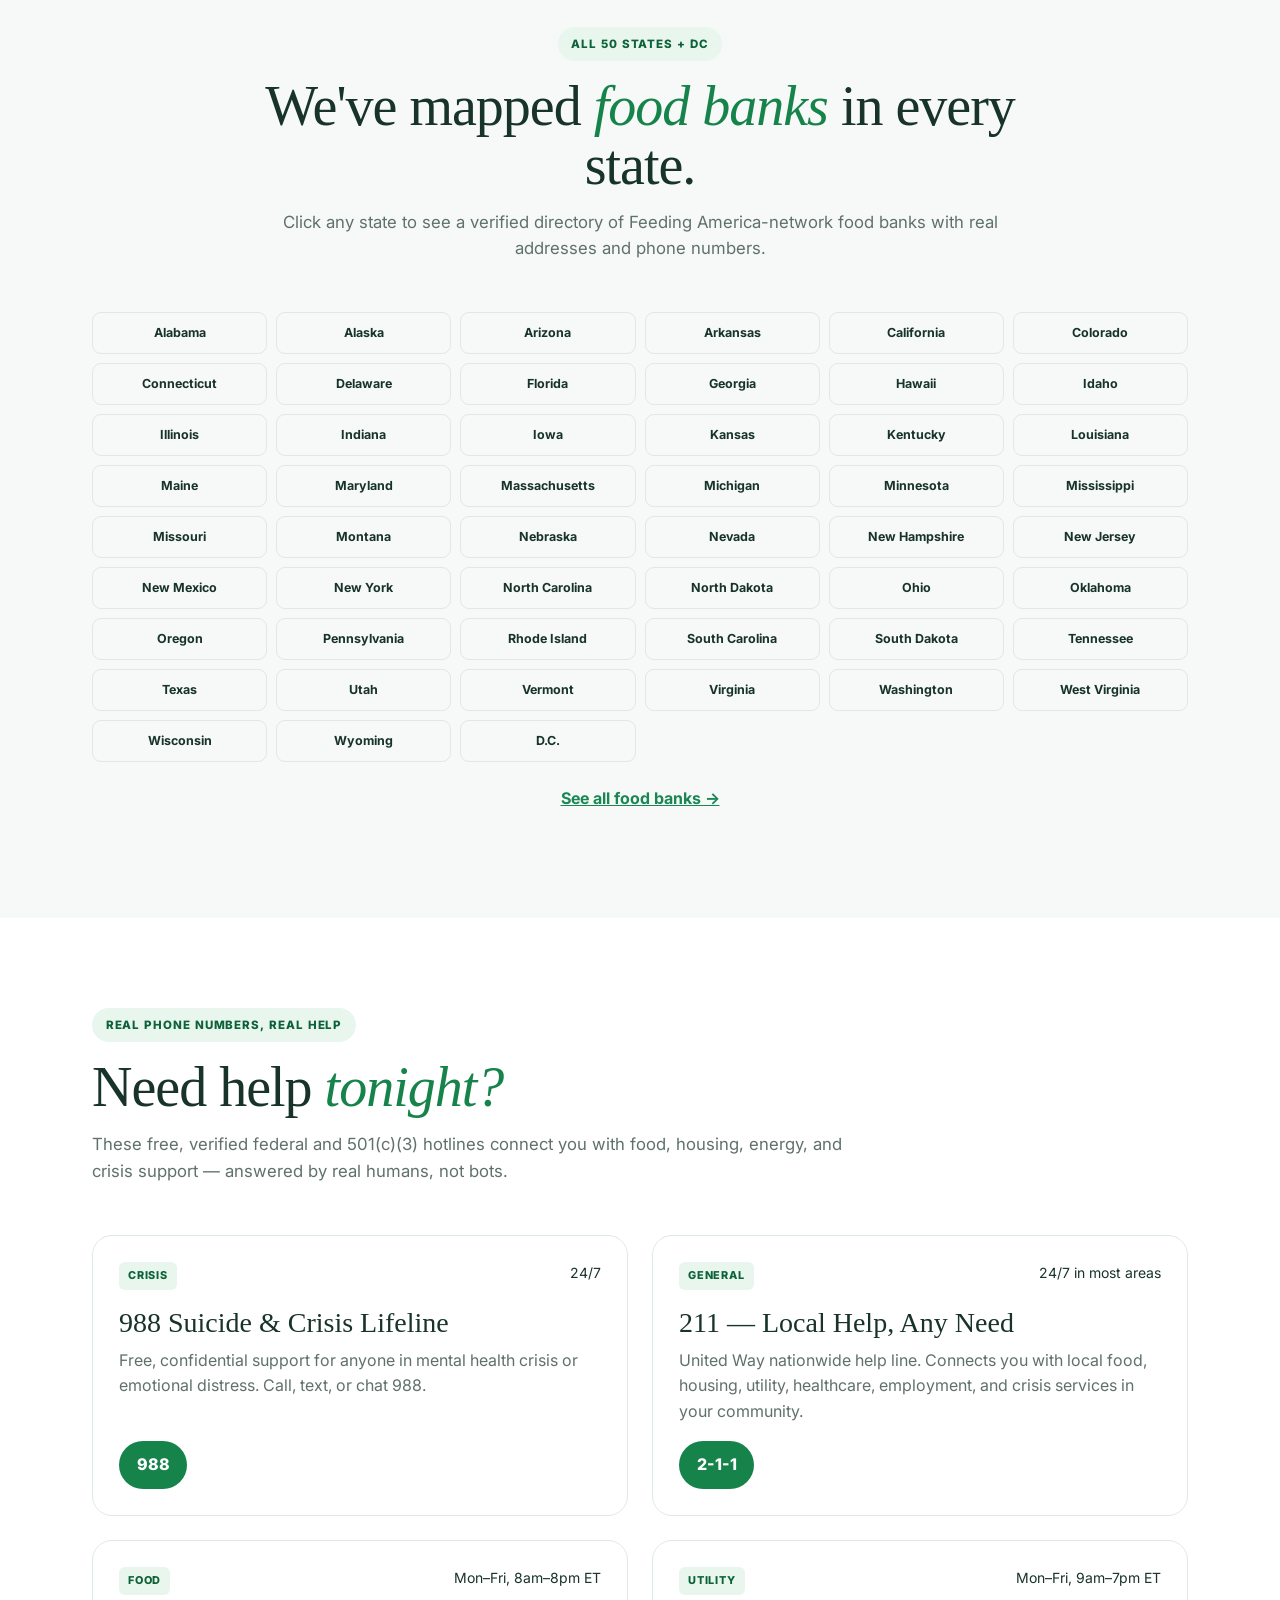
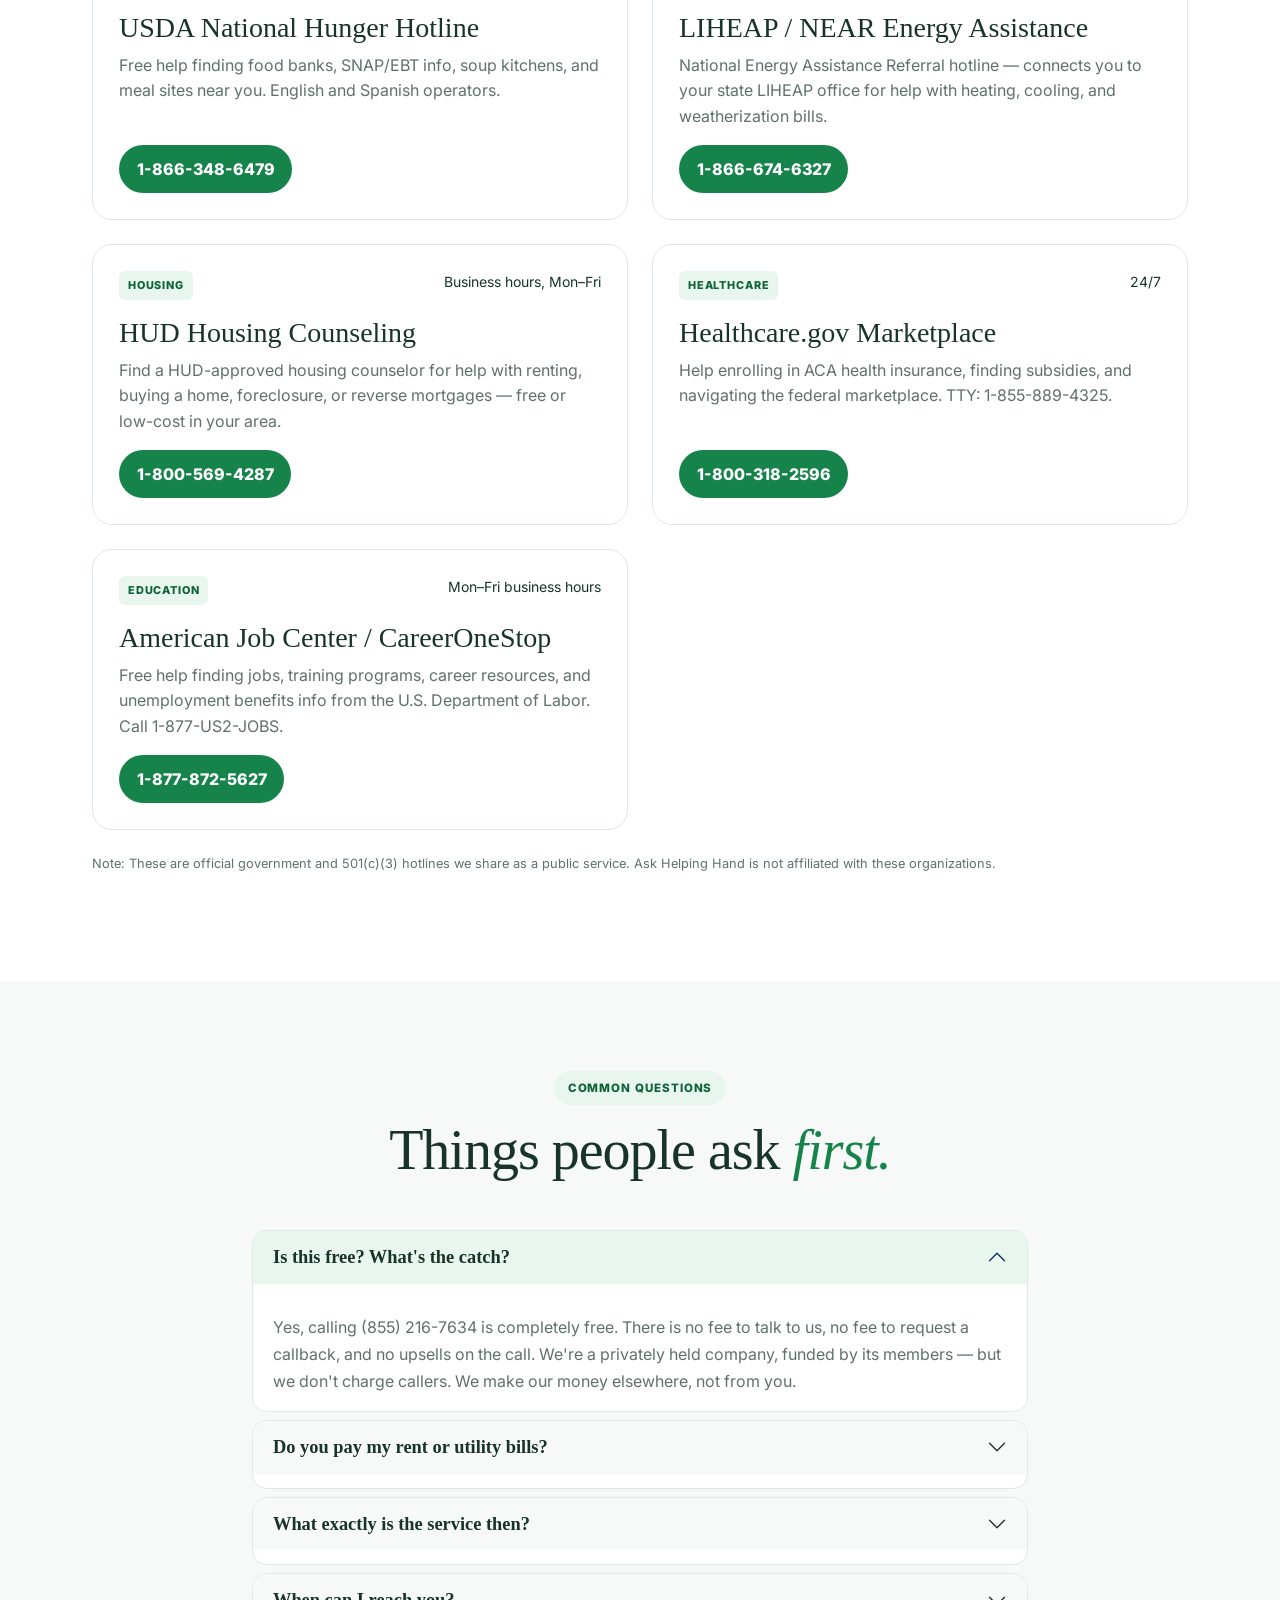
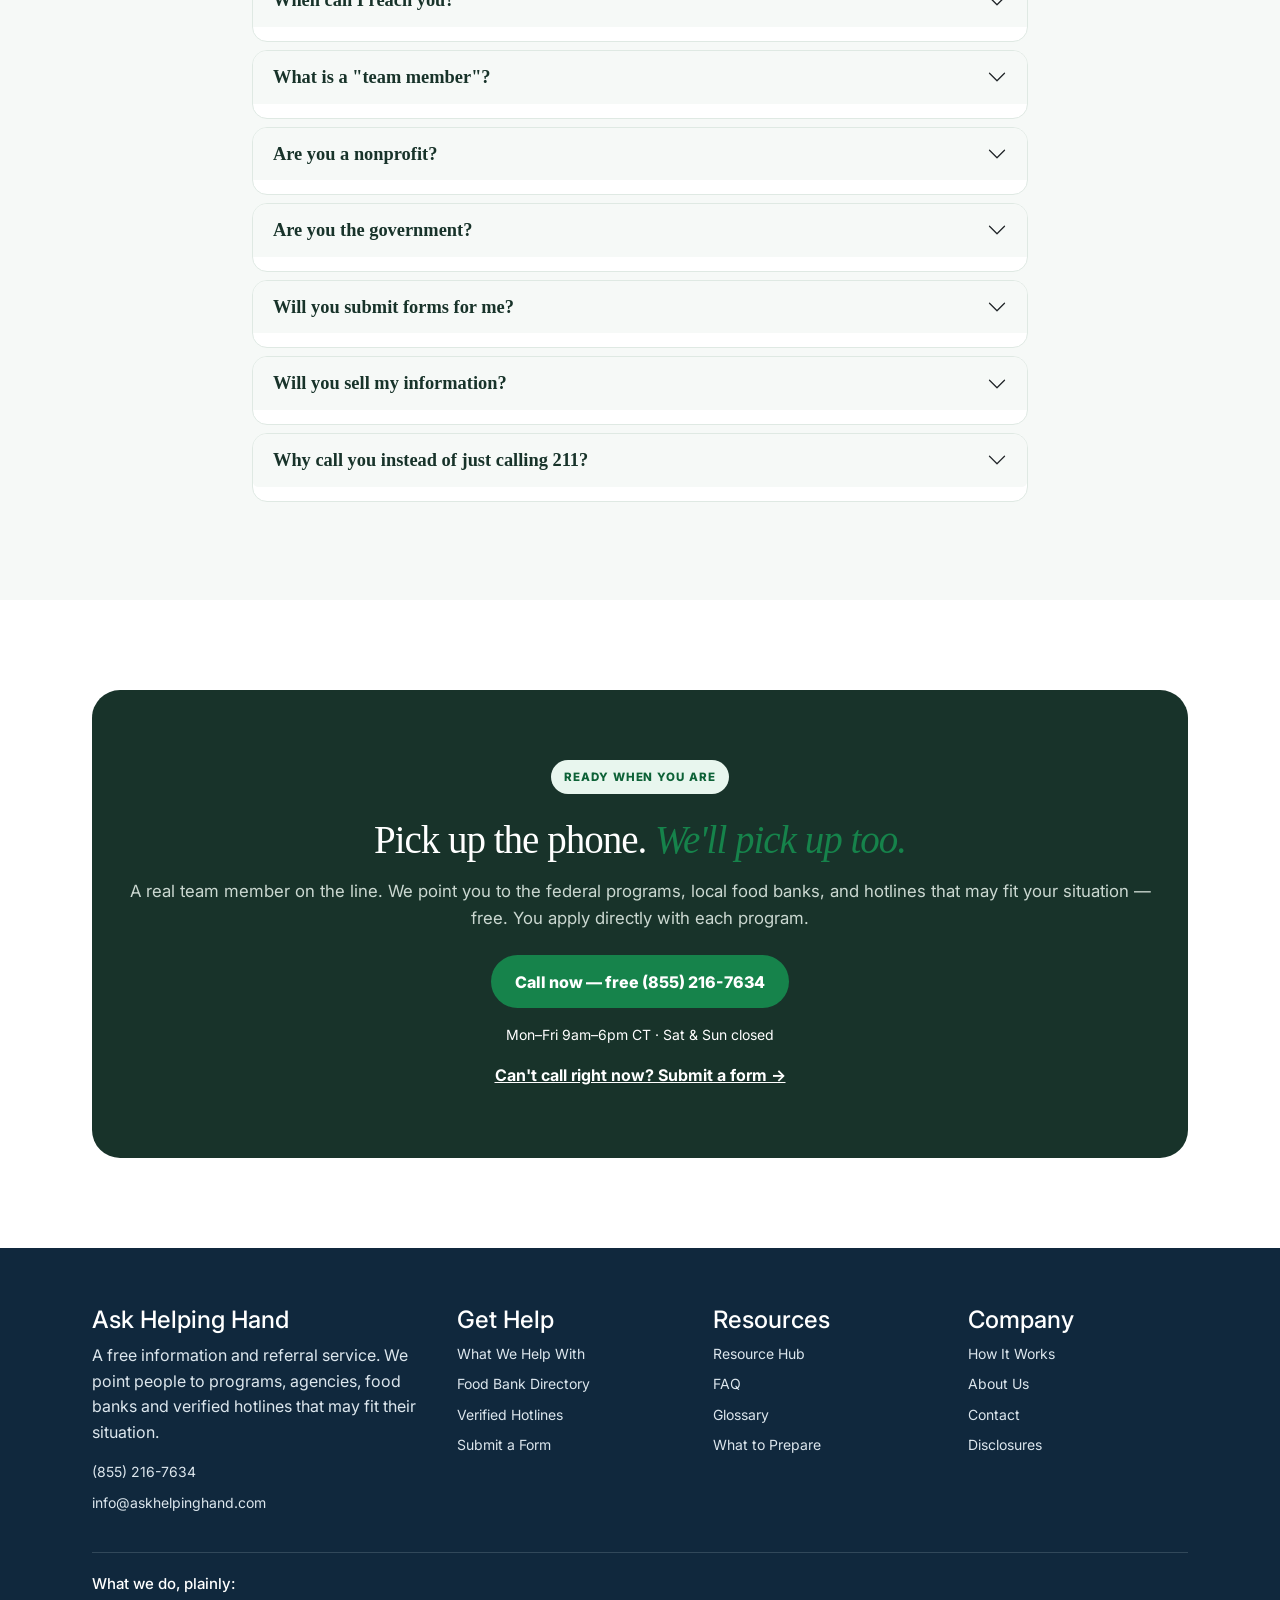
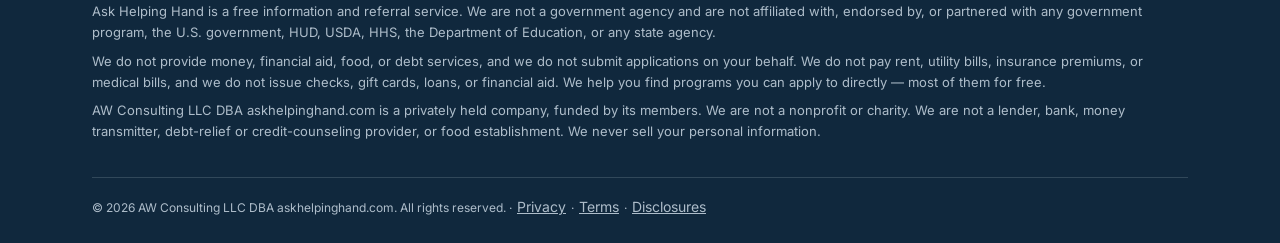
==== commit 4df4d106: "Update email, phone number, and address across all pages" ====
--- a/index.html
+++ b/index.html
@@ -42,14 +42,14 @@
     </nav>
 
     <!-- Call Button -->
-    <a href="tel:+18449106769" class="nav-call">
+    <a href="tel:+18552167634" class="nav-call">
       <span class="call-icon">
         <i class="fa-solid fa-phone"></i>
       </span>
 
       <span class="call-text">
         <small>CALL FREE</small>
-        <strong>(844) 910-6769</strong>
+        <strong>(855) 216-7634</strong>
       </span>
     </a>
 
@@ -87,9 +87,9 @@
       Resources
     </a>
 
-    <a href="tel:+18449106769" class="mobile-call">
+    <a href="tel:+18552167634" class="mobile-call">
       <i class="fa-solid fa-phone"></i>
-      Call Free — (844) 910-6769
+      Call Free — (855) 216-7634
     </a>
   </div>
 </header>
@@ -104,7 +104,7 @@
           <h1 class="mb-4">Find the help <em>that fits.</em></h1>
           <p class="hero-copy mb-4">Call us. Tell a team member your situation. We'll point you to the federal programs, state agencies, local food banks, and verified hotlines that may help — so you can apply directly. The call is free. We do not pay bills or submit applications for you.</p>
           <div class="d-flex flex-wrap gap-2 mb-2">
-            <a class="btn btn-main" href="tel:+18449106769">Call — free (844) 910-6769</a>
+            <a class="btn btn-main" href="tel:+18552167634">Call — free (855) 216-7634</a>
             <a class="btn btn-outline-main" href="contact.html">Submit a form →</a>
           </div>
           <div class="small text-secondary mb-4">Mon–Fri 9am–6pm CT · Sat &amp; Sun closed</div>
@@ -163,7 +163,7 @@
         <p>We're a free information and referral service. Tell us your situation and we'll point you to the federal programs, local food banks, and hotlines that may help — so you can apply directly.</p>
       </div>
       <div class="row g-4">
-        <div class="col-lg-4"><div class="card-clean"><div class="display-font fs-1 text-success opacity-50 mb-2"><i class="fa-solid fa-phone"></i> 01</div><h3>Call us — or submit a form</h3><p><i class="fa-solid fa-phone me-2"></i>Call (844) 910-6769 during business hours and a real team member picks up. If we're closed, fill out our short form and we'll follow up the next business day.</p><span class="pill">Free to call</span></div></div>
+        <div class="col-lg-4"><div class="card-clean"><div class="display-font fs-1 text-success opacity-50 mb-2"><i class="fa-solid fa-phone"></i> 01</div><h3>Call us — or submit a form</h3><p><i class="fa-solid fa-phone me-2"></i>Call (855) 216-7634 during business hours and a real team member picks up. If we're closed, fill out our short form and we'll follow up the next business day.</p><span class="pill">Free to call</span></div></div>
         <div class="col-lg-4"><div class="card-clean"><div class="display-font fs-1 text-success opacity-50 mb-2"><i class="fa-solid fa-comments"></i> 02</div><h3>Tell us your situation</h3><p>A team member listens, asks a few basic questions about what's urgent and where you live, and figures out which programs and hotlines fit your needs.</p><span class="pill">Real conversation</span></div></div>
         <div class="col-lg-4"><div class="card-clean"><div class="display-font fs-1 text-success opacity-50 mb-2"><i class="fa-solid fa-location-arrow"></i> 03</div><h3>We tell you where to go or call</h3><p>You get the federal programs, state agencies, local food banks, and verified hotlines that match your situation — plus the questions to ask. You apply directly with each program. We never submit forms for you.</p><span class="pill">You apply directly</span></div></div>
       </div>
@@ -289,7 +289,7 @@
         <h2>Things people ask <em>first.</em></h2>
       </div>
       <div class="accordion" id="faq">
-        <div class="accordion-item"><h2 class="accordion-header"><button class="accordion-button" data-bs-toggle="collapse" data-bs-target="#f1">Is this free? What's the catch?</button></h2><div id="f1" class="accordion-collapse collapse show" data-bs-parent="#faq"><div class="accordion-body">Yes, calling (844) 910-6769 is completely free. There is no fee to talk to us, no fee to request a callback, and no upsells on the call. We're a privately held company, funded by its members — but we don't charge callers. We make our money elsewhere, not from you.</div></div></div>
+        <div class="accordion-item"><h2 class="accordion-header"><button class="accordion-button" data-bs-toggle="collapse" data-bs-target="#f1">Is this free? What's the catch?</button></h2><div id="f1" class="accordion-collapse collapse show" data-bs-parent="#faq"><div class="accordion-body">Yes, calling (855) 216-7634 is completely free. There is no fee to talk to us, no fee to request a callback, and no upsells on the call. We're a privately held company, funded by its members — but we don't charge callers. We make our money elsewhere, not from you.</div></div></div>
         <div class="accordion-item"><h2 class="accordion-header"><button class="accordion-button collapsed" data-bs-toggle="collapse" data-bs-target="#f2">Do you pay my rent or utility bills?</button></h2><div id="f2" class="accordion-collapse collapse" data-bs-parent="#faq"><div class="accordion-body">No. We are an information and referral service. We point you toward programs, agencies and resources that may help; you apply directly with the program.</div></div></div>
         <div class="accordion-item"><h2 class="accordion-header"><button class="accordion-button collapsed" data-bs-toggle="collapse" data-bs-target="#f3">What exactly is the service then?</button></h2><div id="f3" class="accordion-collapse collapse" data-bs-parent="#faq"><div class="accordion-body">A team member listens to your situation and helps identify relevant federal programs, state agencies, local food banks and verified hotlines. We explain where to go or who to call next.</div></div></div>
         <div class="accordion-item"><h2 class="accordion-header"><button class="accordion-button collapsed" data-bs-toggle="collapse" data-bs-target="#f4">When can I reach you?</button></h2><div id="f4" class="accordion-collapse collapse" data-bs-parent="#faq"><div class="accordion-body">Our listed business hours are Mon–Fri, 9am–6pm CT. Saturday and Sunday are closed.</div></div></div>
@@ -310,7 +310,7 @@
         <span class="eyebrow mb-3">Ready When You Are</span>
         <h2 class="display-5 mt-2">Pick up the phone. <em>We'll pick up too.</em></h2>
         <p class="mt-3 mb-4">A real team member on the line. We point you to the federal programs, local food banks, and hotlines that may fit your situation — free. You apply directly with each program.</p>
-        <a class="btn btn-main" href="tel:+18449106769">Call now — free (844) 910-6769</a>
+        <a class="btn btn-main" href="tel:+18552167634">Call now — free (855) 216-7634</a>
         <div class="mt-3 small">Mon–Fri 9am–6pm CT · Sat &amp; Sun closed</div>
         <div class="mt-3"><a class="text-white fw-bold" href="contact.html">Can't call right now? Submit a form →</a></div>
       </div>
@@ -318,7 +318,7 @@
   </section>
 </main>
 <footer class="footer"><div class="container"><div class="footer-grid">
-<div><h4>Ask Helping Hand</h4><p>A free information and referral service. We point people to programs, agencies, food banks and verified hotlines that may fit their situation.</p><a href="tel:18449106769">(844) 910-6769</a><a href="mailto:info@askhelpinghand.com">info@askhelpinghand.com</a></div>
+<div><h4>Ask Helping Hand</h4><p>A free information and referral service. We point people to programs, agencies, food banks and verified hotlines that may fit their situation.</p><a href="tel:18552167634">(855) 216-7634</a><a href="mailto:info@askhelpinghand.com">info@askhelpinghand.com</a></div>
 <div><h4>Get Help</h4><a href="services.html">What We Help With</a><a href="food-banks.html">Food Bank Directory</a><a href="hotlines.html">Verified Hotlines</a><a href="contact.html">Submit a Form</a></div>
 <div><h4>Resources</h4><a href="resources.html">Resource Hub</a><a href="faq.html">FAQ</a><a href="resources.html#glossary">Glossary</a><a href="resources.html#prepare">What to Prepare</a></div>
 <div><h4>Company</h4><a href="how-it-works.html">How It Works</a><a href="about.html">About Us</a><a href="contact.html">Contact</a><a href="disclosures.html">Disclosures</a></div>
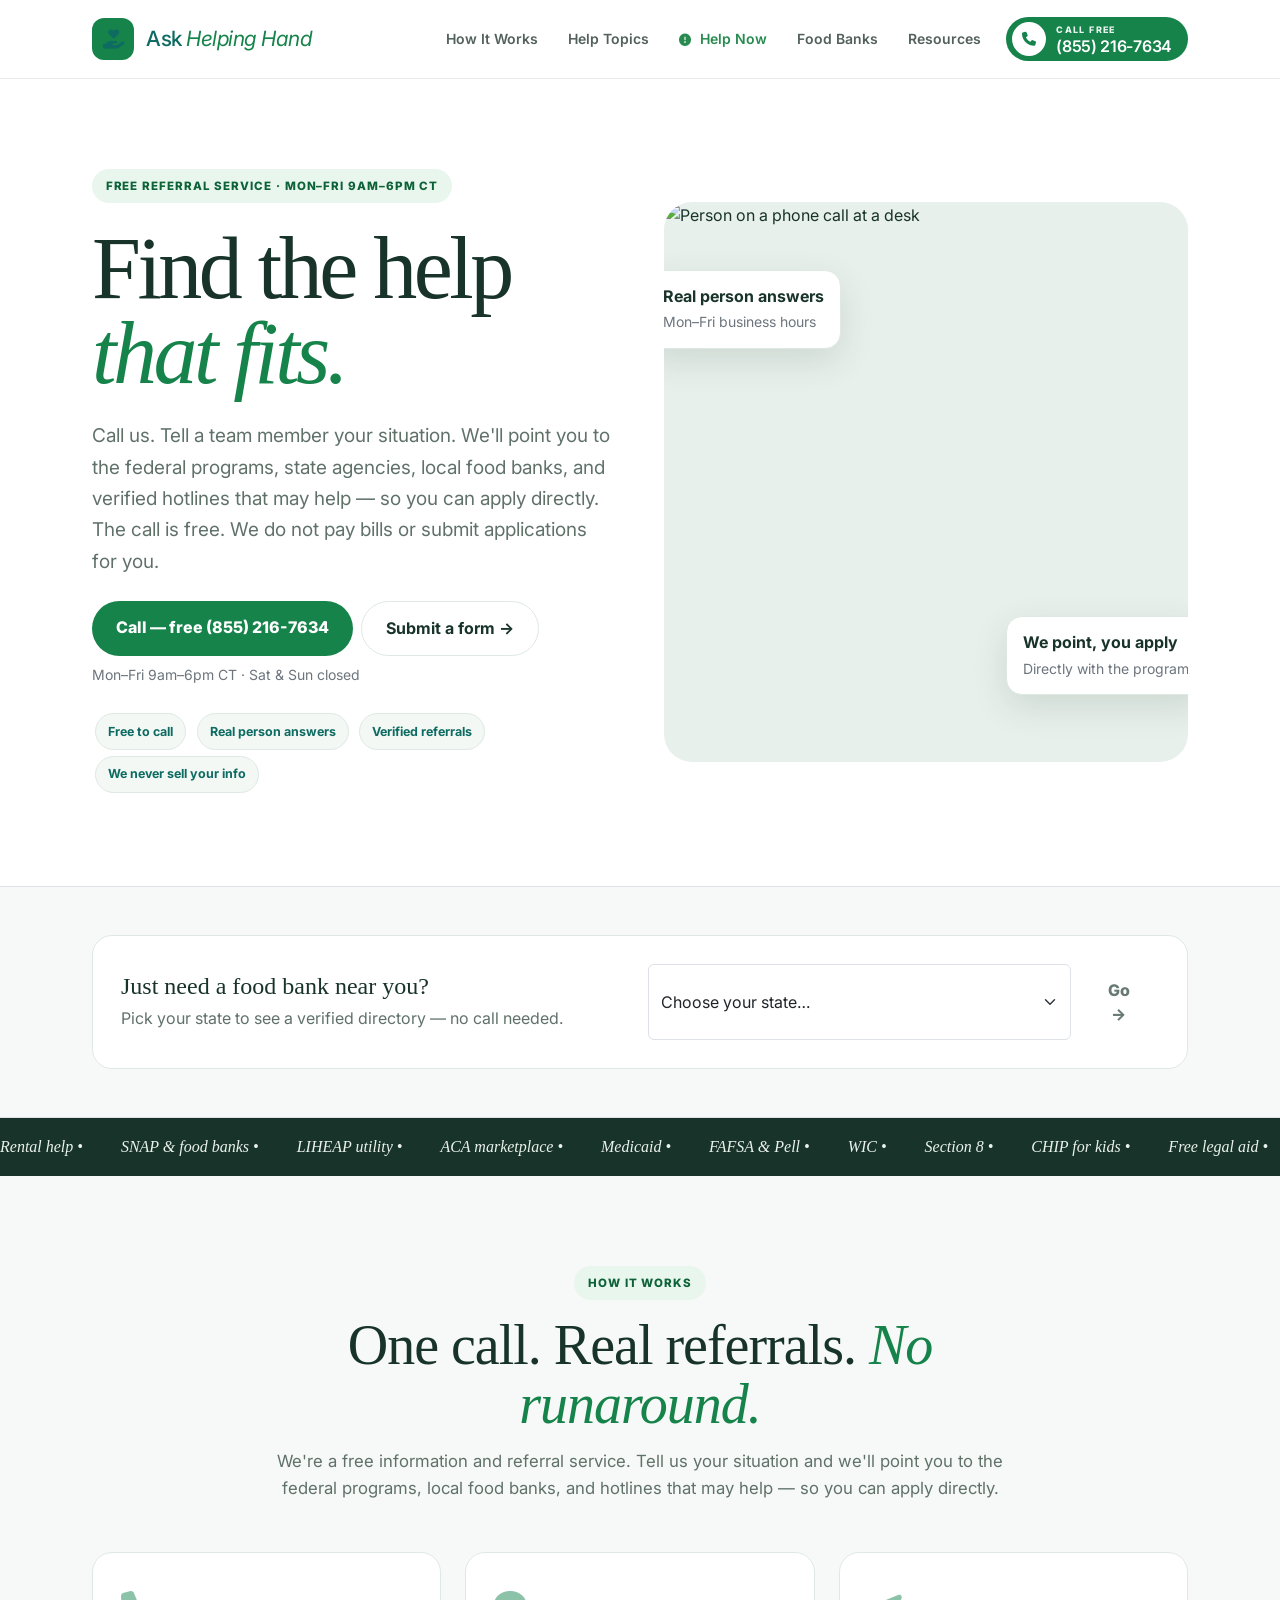
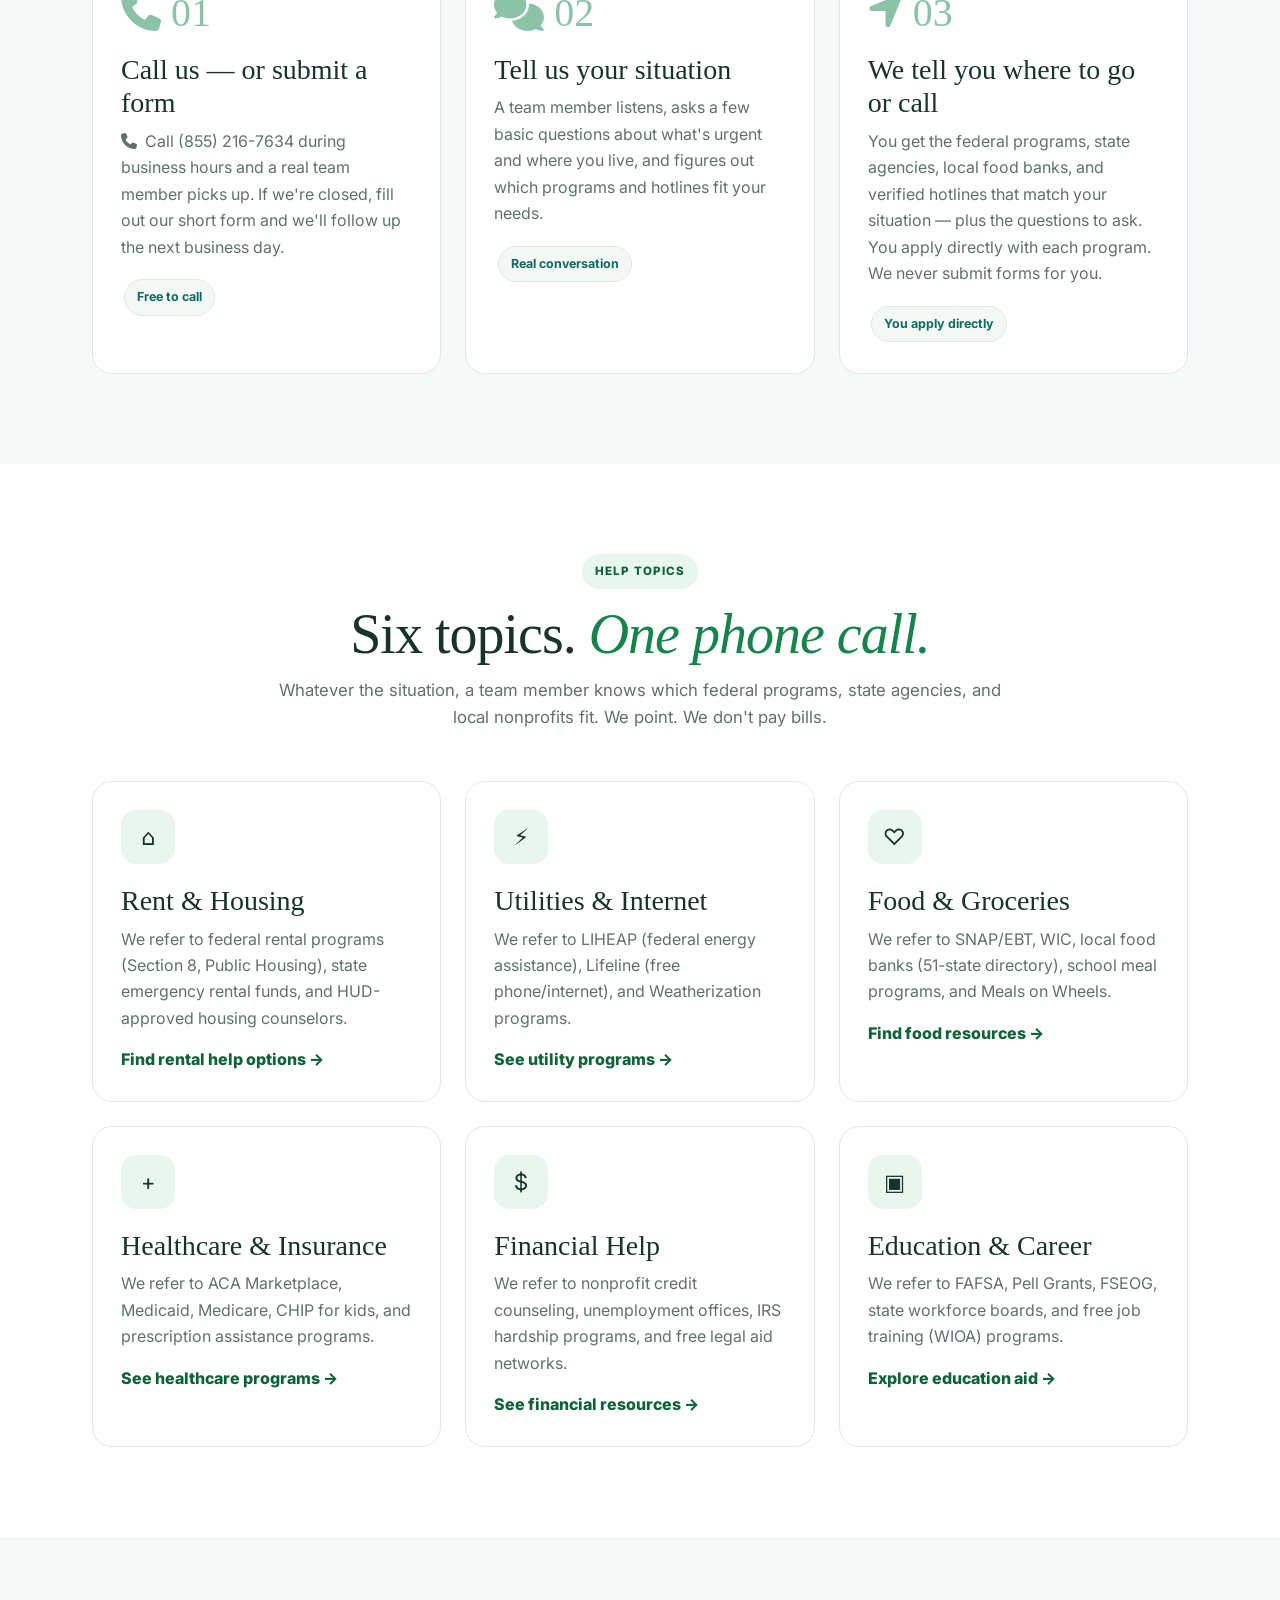
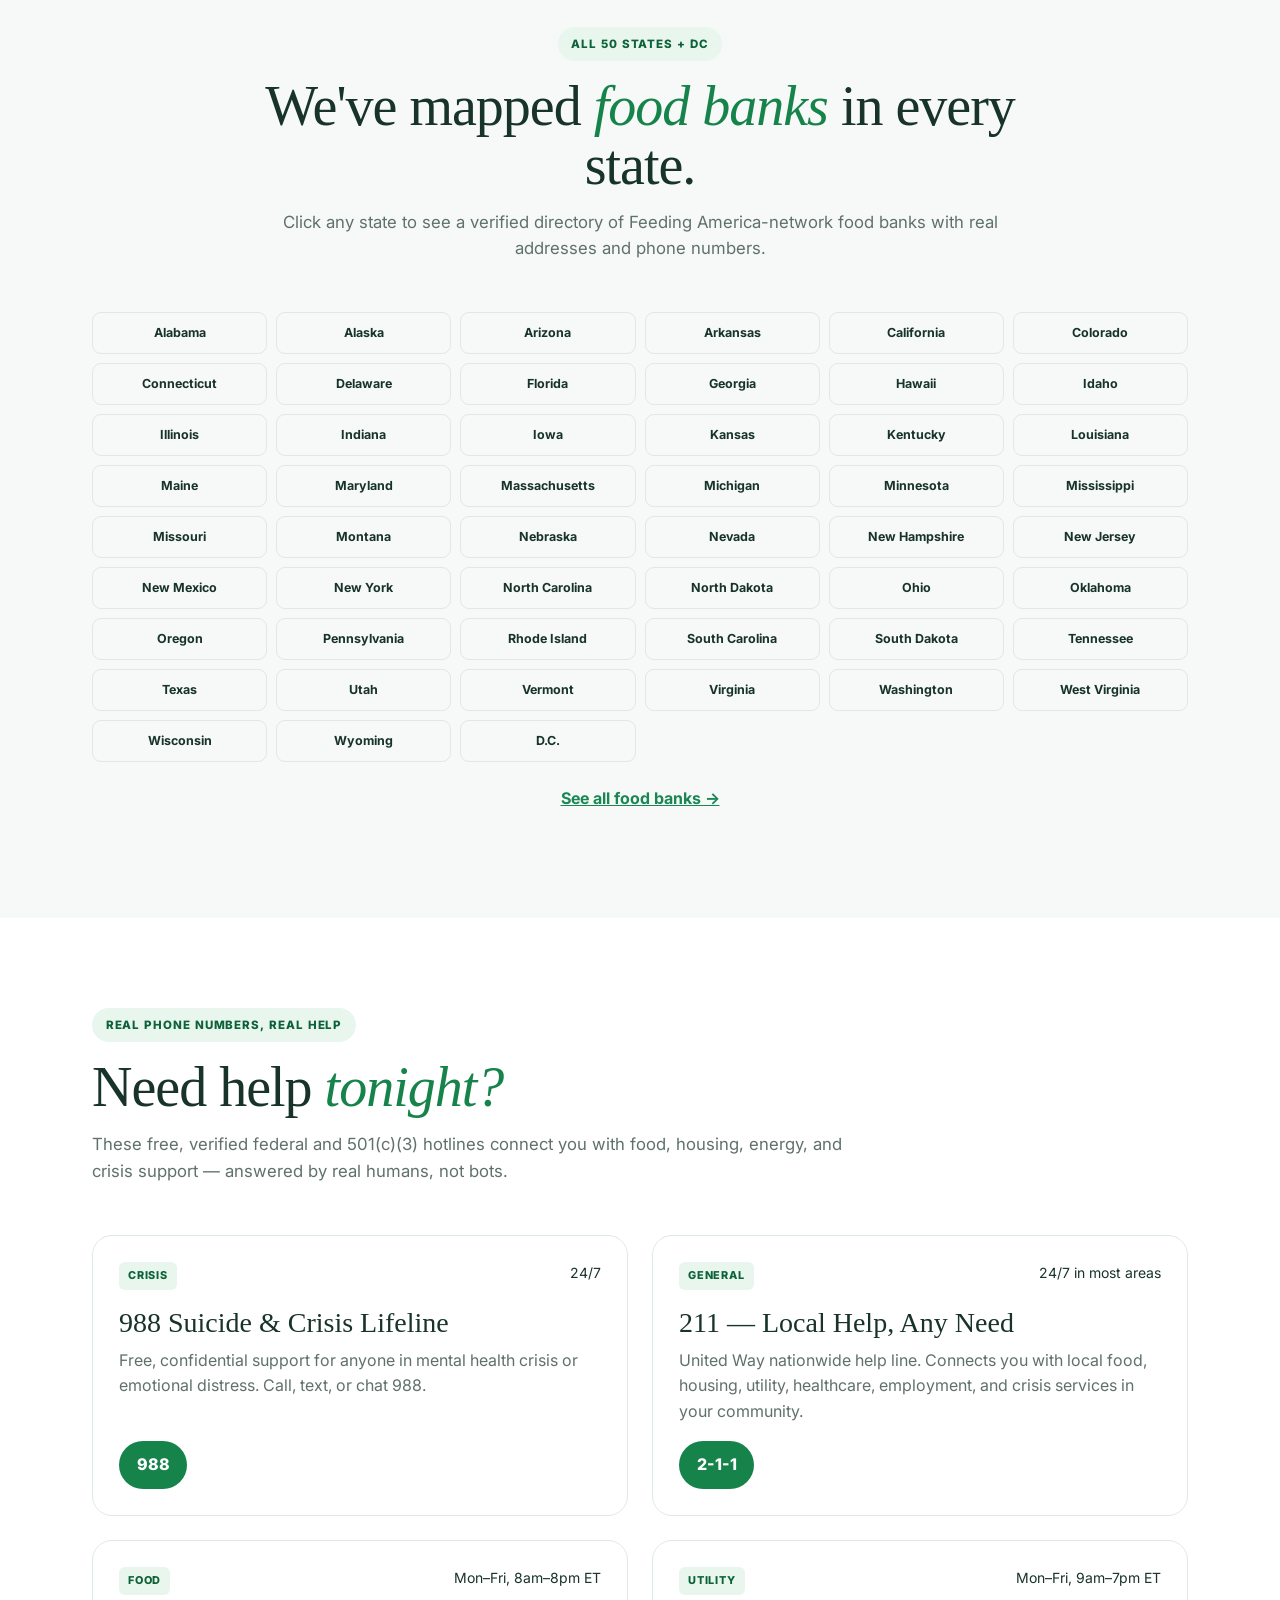
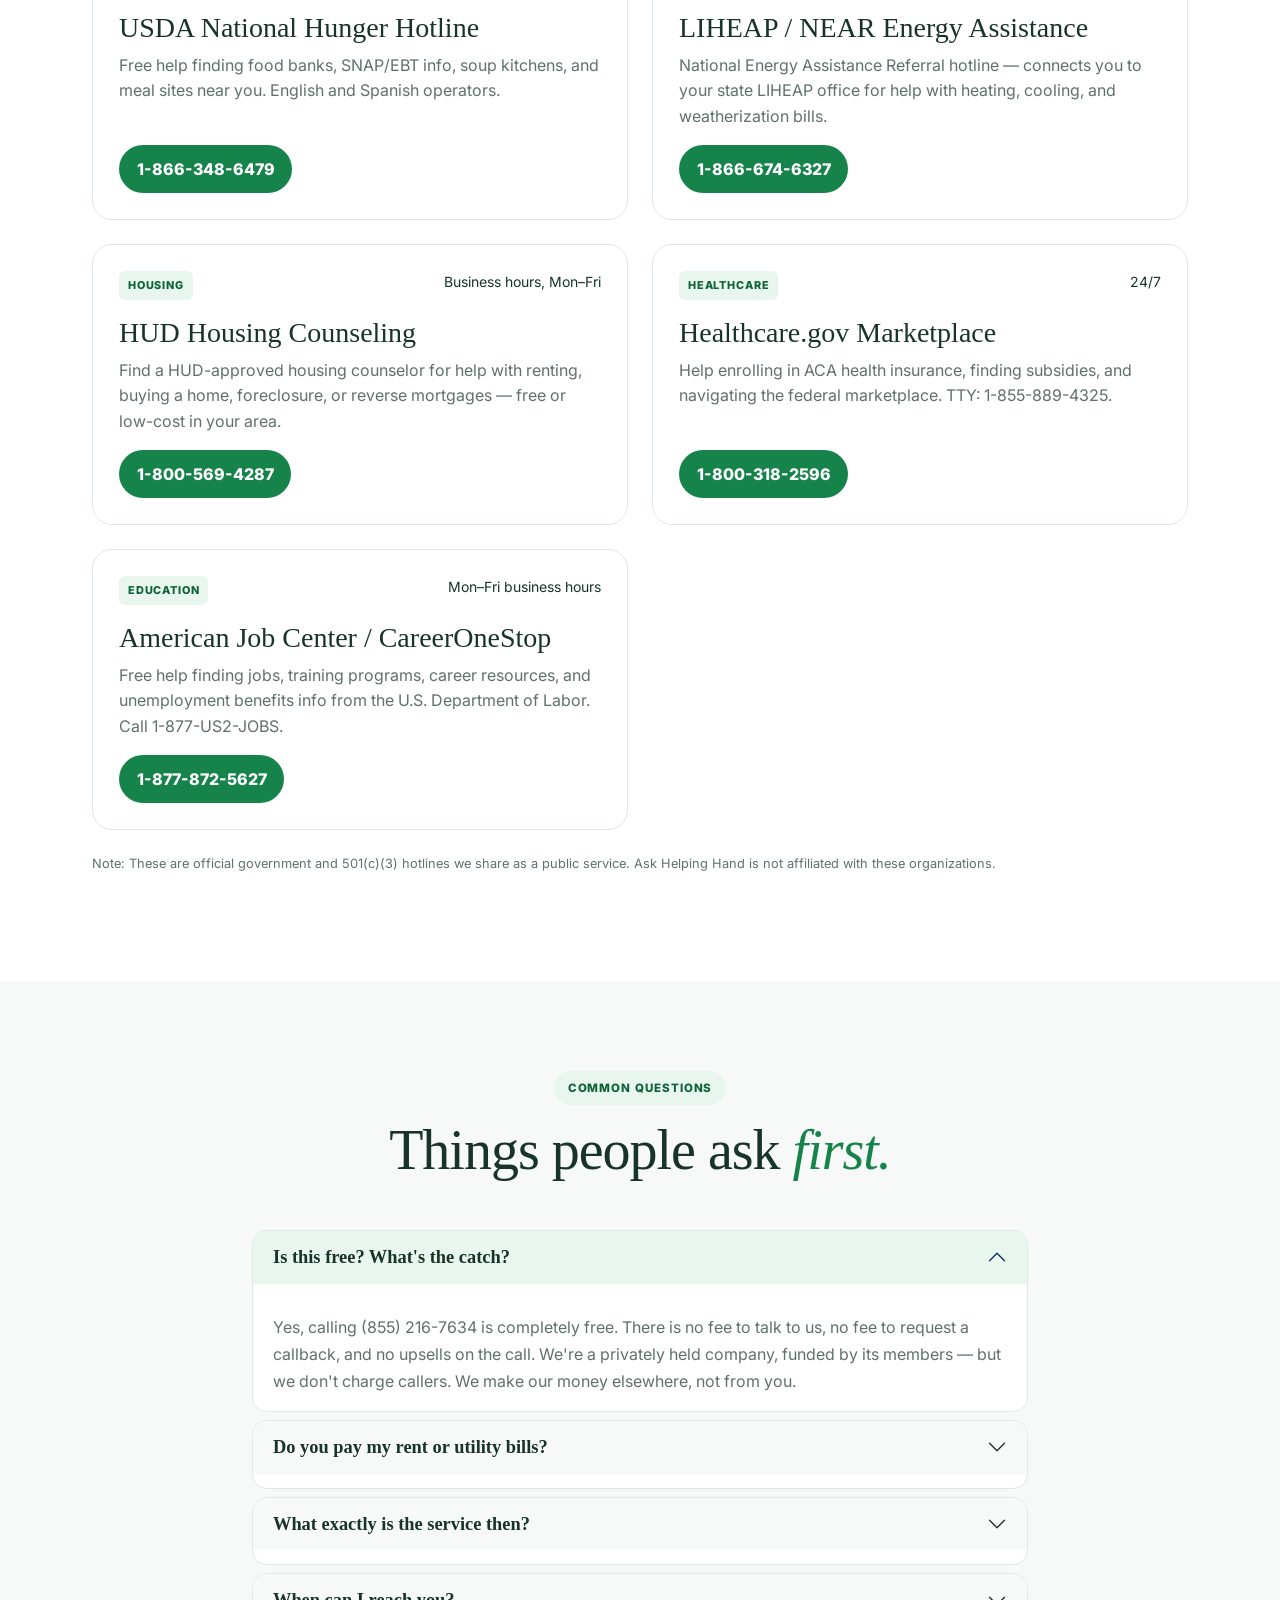
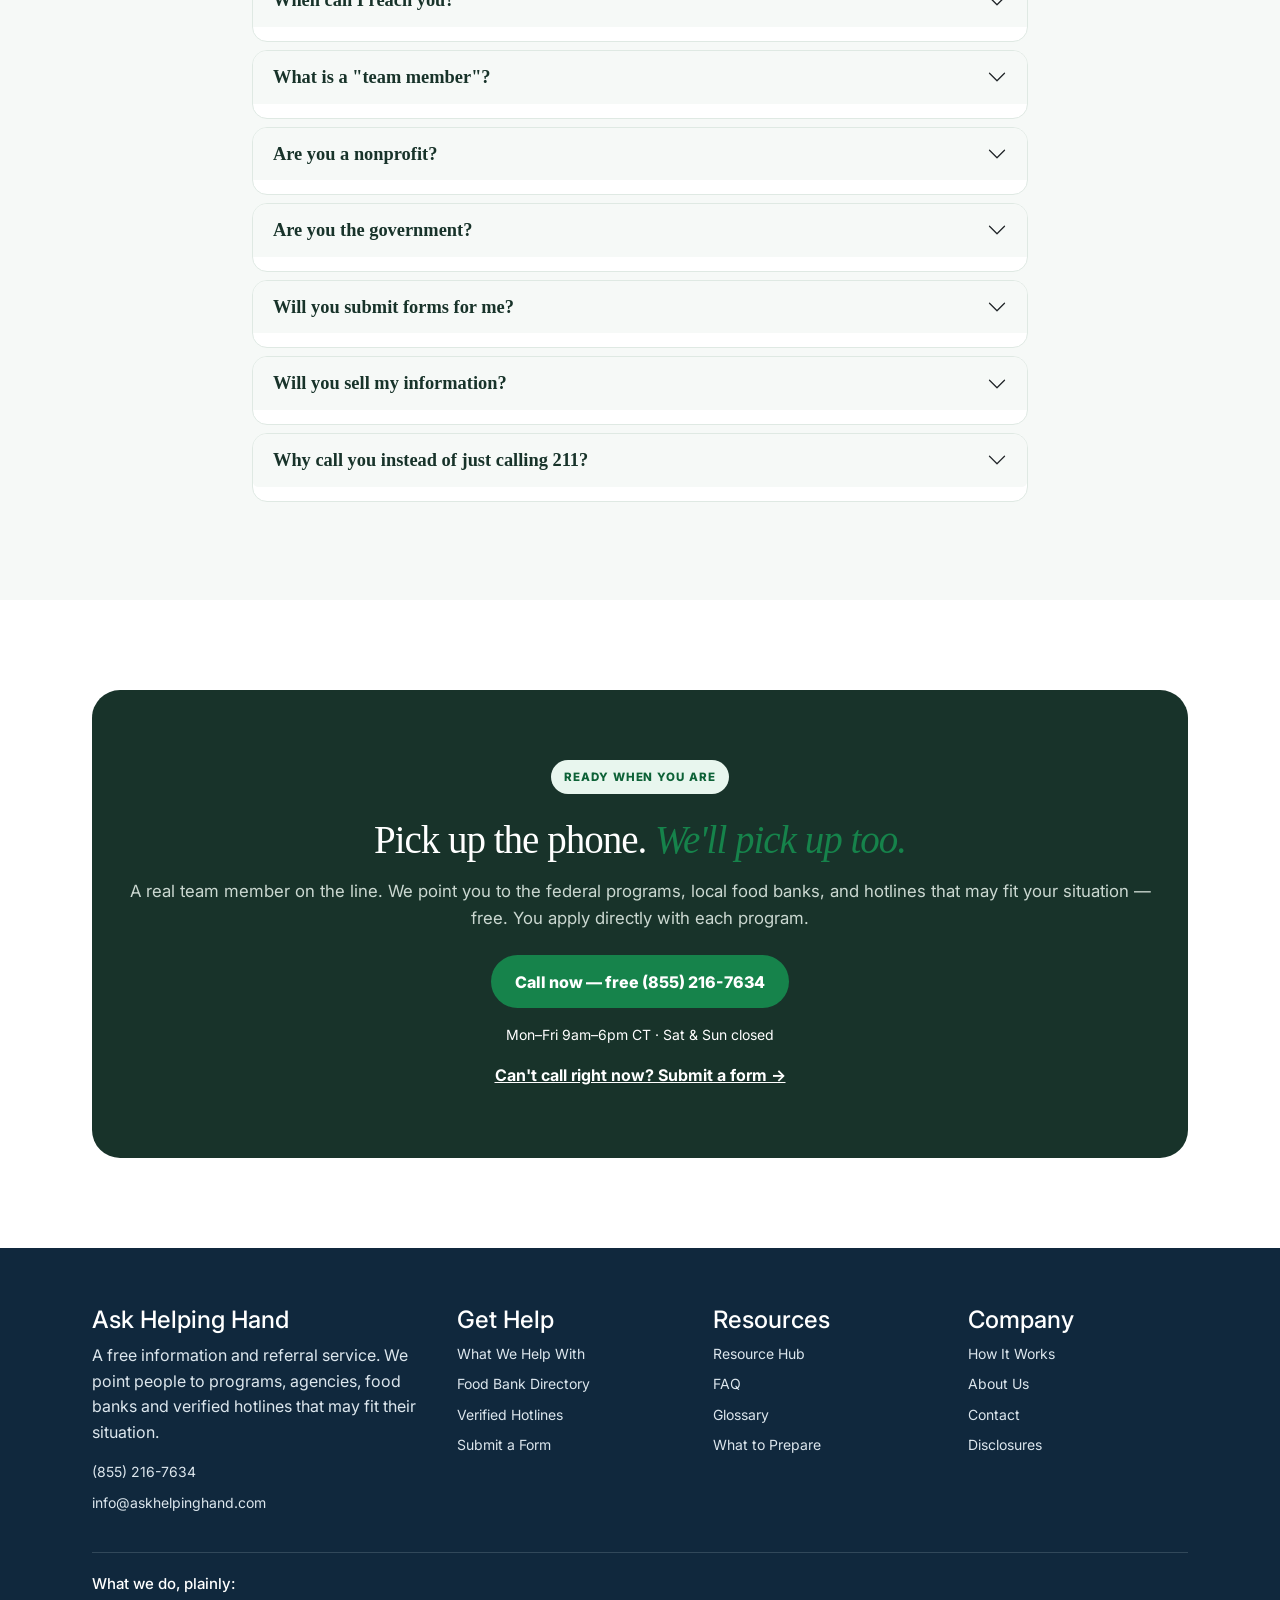
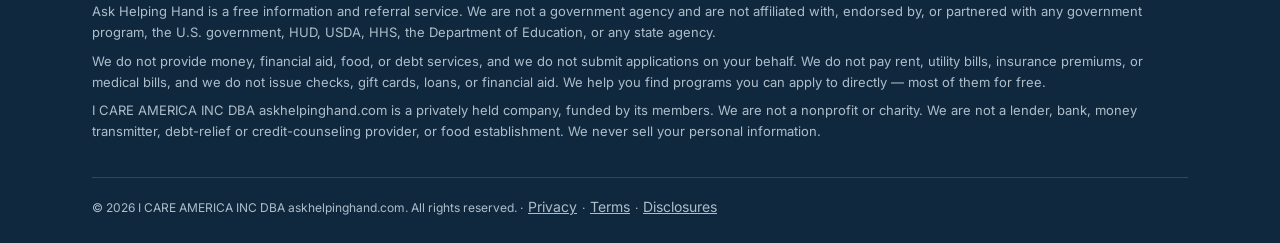
==== commit 90d2c319: "Update legal entity to I CARE AMERICA INC DBA askhelpinghand.com" ====
--- a/index.html
+++ b/index.html
@@ -327,9 +327,9 @@
   <h4 style="color:#fff;font-size:15px;margin-bottom:8px">What we do, plainly:</h4>
   <p style="margin-bottom:8px">Ask Helping Hand is a free information and referral service. We are not a government agency and are not affiliated with, endorsed by, or partnered with any government program, the U.S. government, HUD, USDA, HHS, the Department of Education, or any state agency.</p>
   <p style="margin-bottom:8px">We do not provide money, financial aid, food, or debt services, and we do not submit applications on your behalf. We do not pay rent, utility bills, insurance premiums, or medical bills, and we do not issue checks, gift cards, loans, or financial aid. We help you find programs you can apply to directly — most of them for free.</p>
-  <p style="margin-bottom:8px">AW Consulting LLC DBA askhelpinghand.com is a privately held company, funded by its members. We are not a nonprofit or charity. We are not a lender, bank, money transmitter, debt-relief or credit-counseling provider, or food establishment. We never sell your personal information.</p>
+  <p style="margin-bottom:8px">I CARE AMERICA INC DBA askhelpinghand.com is a privately held company, funded by its members. We are not a nonprofit or charity. We are not a lender, bank, money transmitter, debt-relief or credit-counseling provider, or food establishment. We never sell your personal information.</p>
 </div>
-<div class="fine">© <span class="year">2026</span> AW Consulting LLC DBA askhelpinghand.com. All rights reserved. · <a href="privacy.html">Privacy</a> · <a href="terms.html">Terms</a> · <a href="disclosures.html">Disclosures</a></div></div></footer>
+<div class="fine">© <span class="year">2026</span> I CARE AMERICA INC DBA askhelpinghand.com. All rights reserved. · <a href="privacy.html">Privacy</a> · <a href="terms.html">Terms</a> · <a href="disclosures.html">Disclosures</a></div></div></footer>
 
 <script src="https://cdn.jsdelivr.net/npm/bootstrap@5.3.3/dist/js/bootstrap.bundle.min.js"></script>
 <script>
